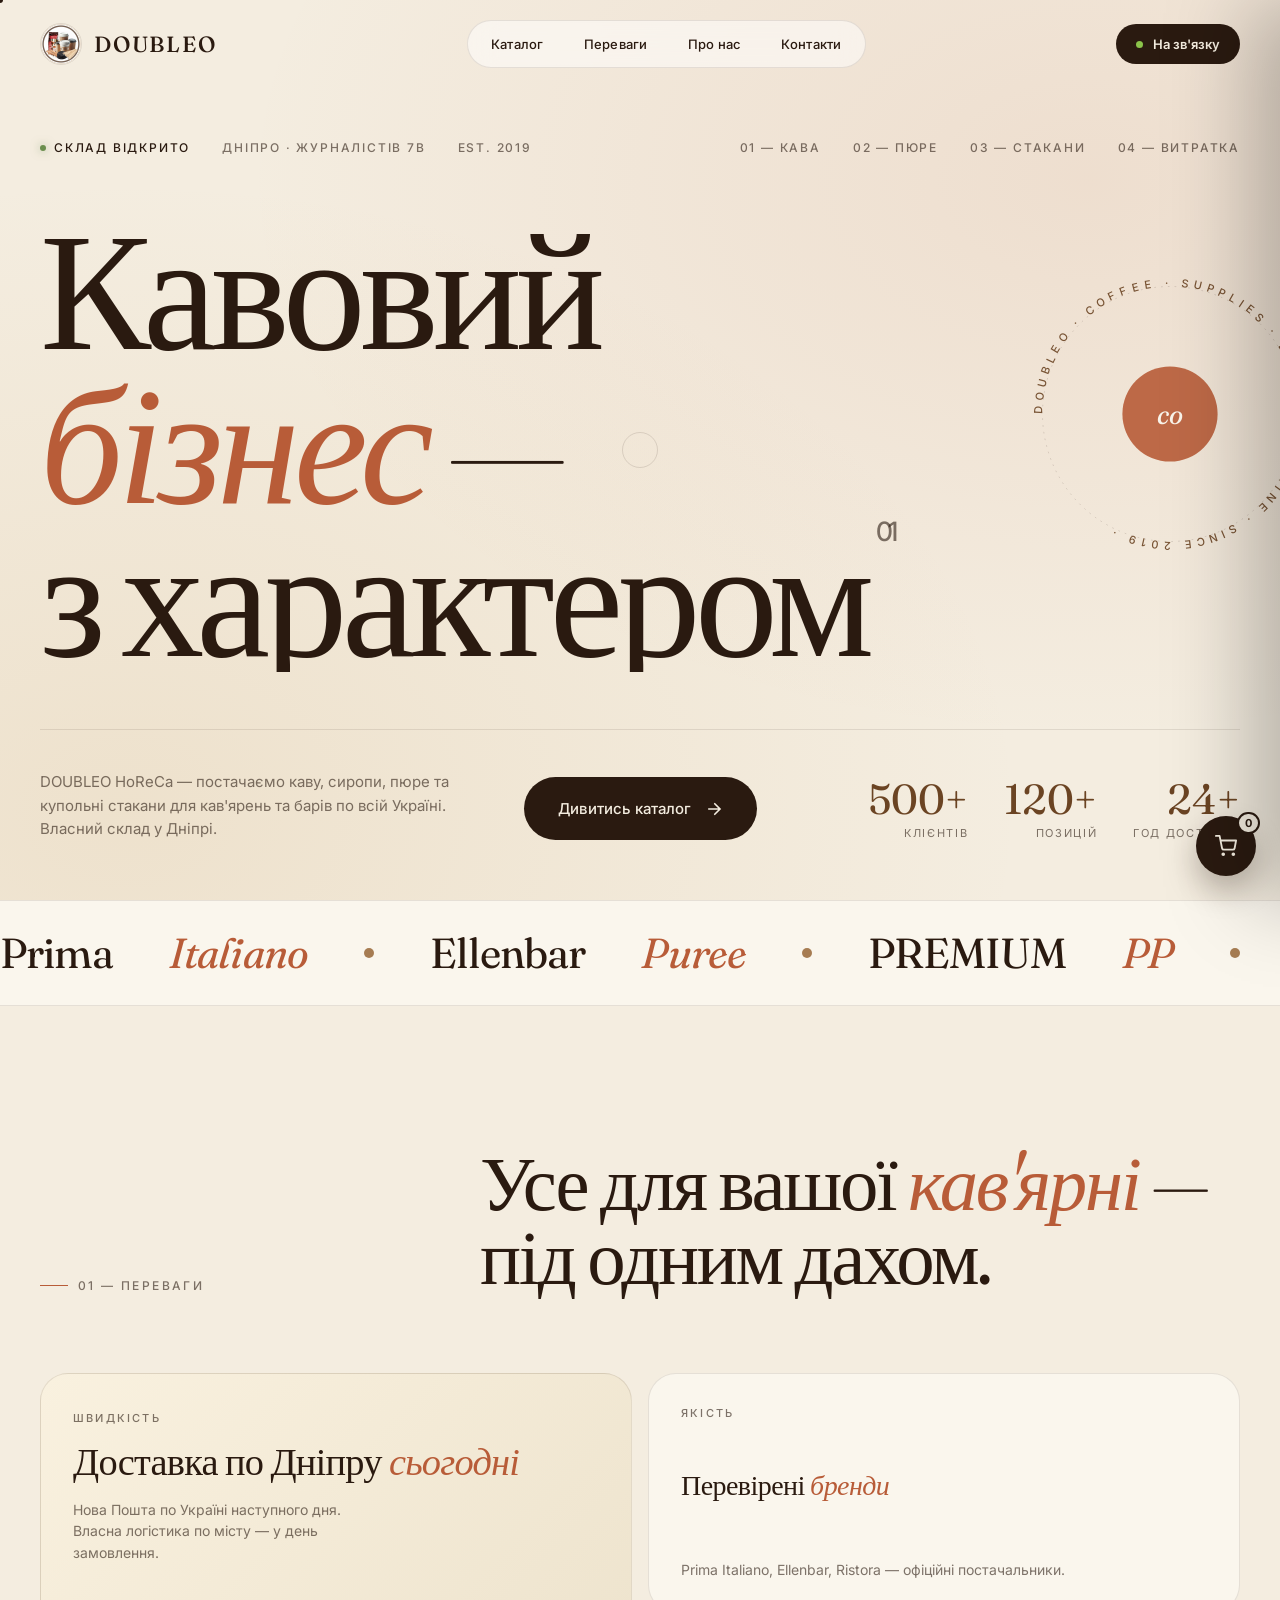
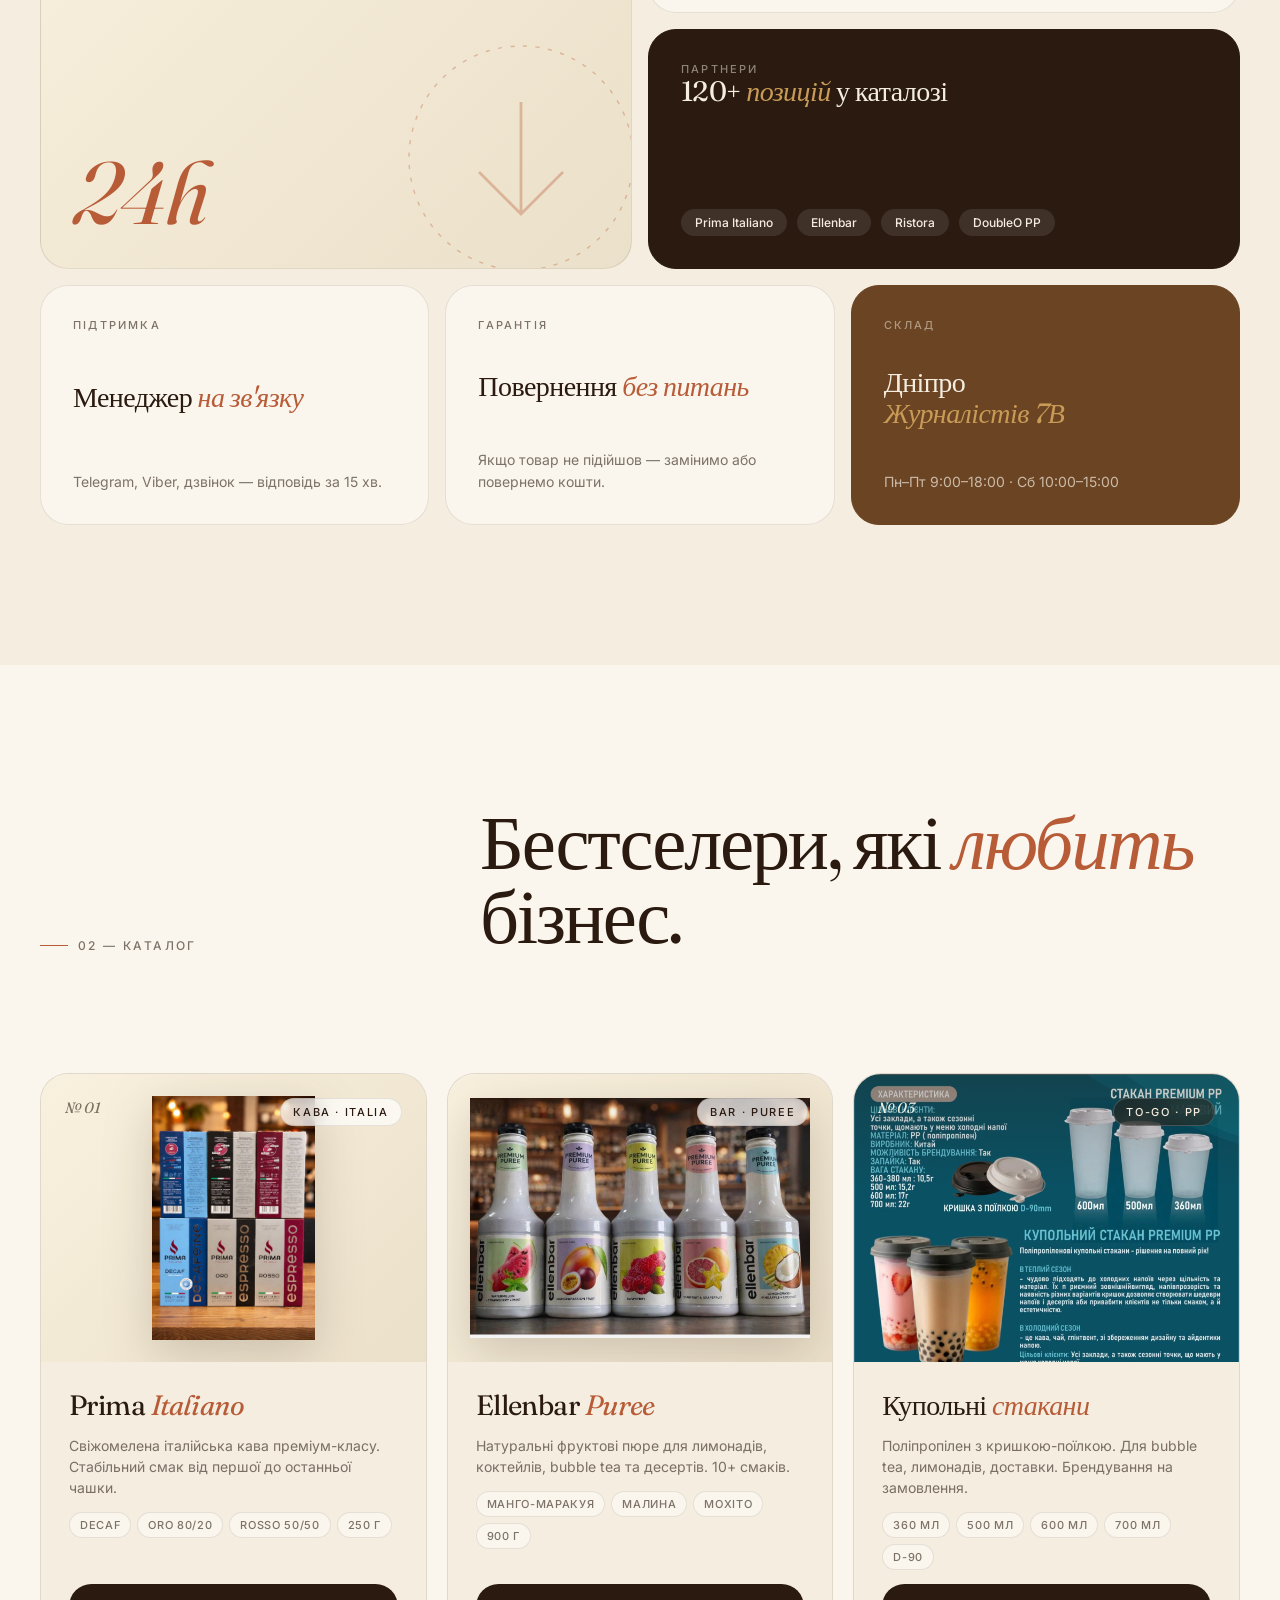
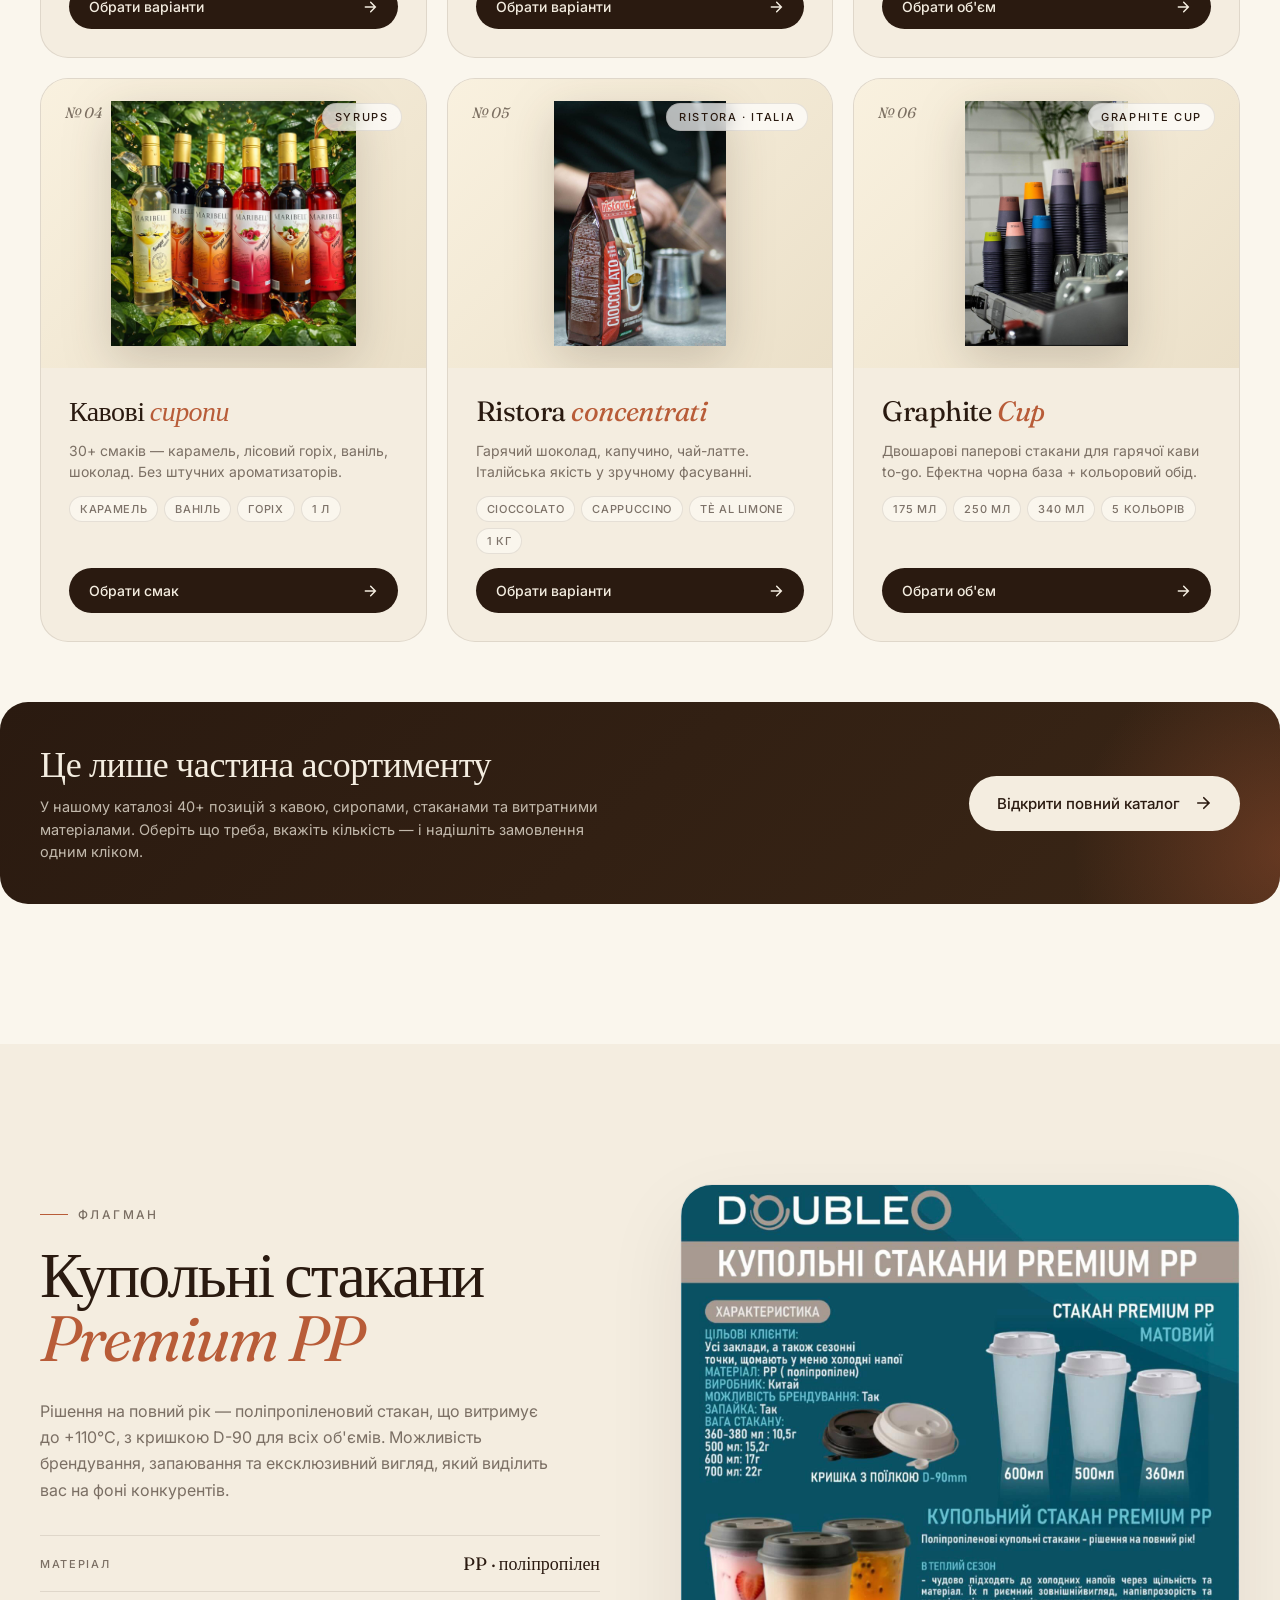
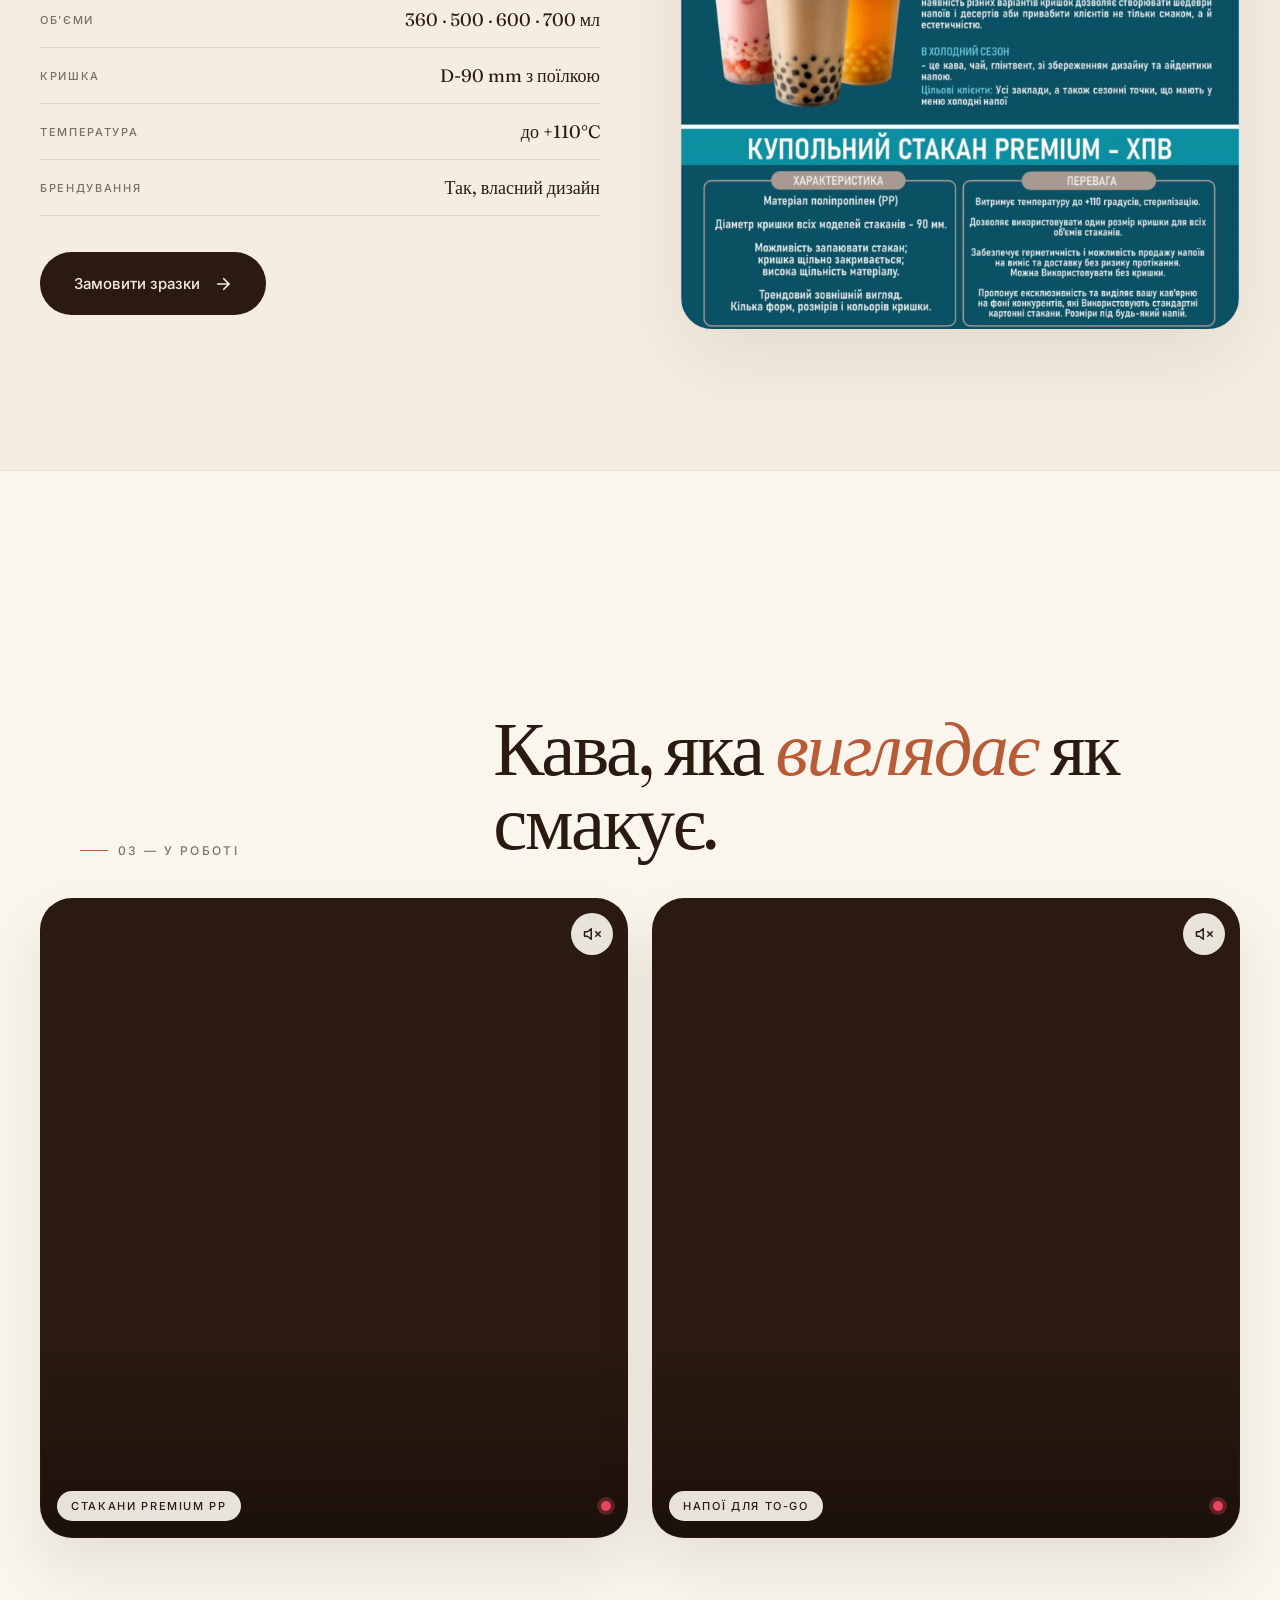
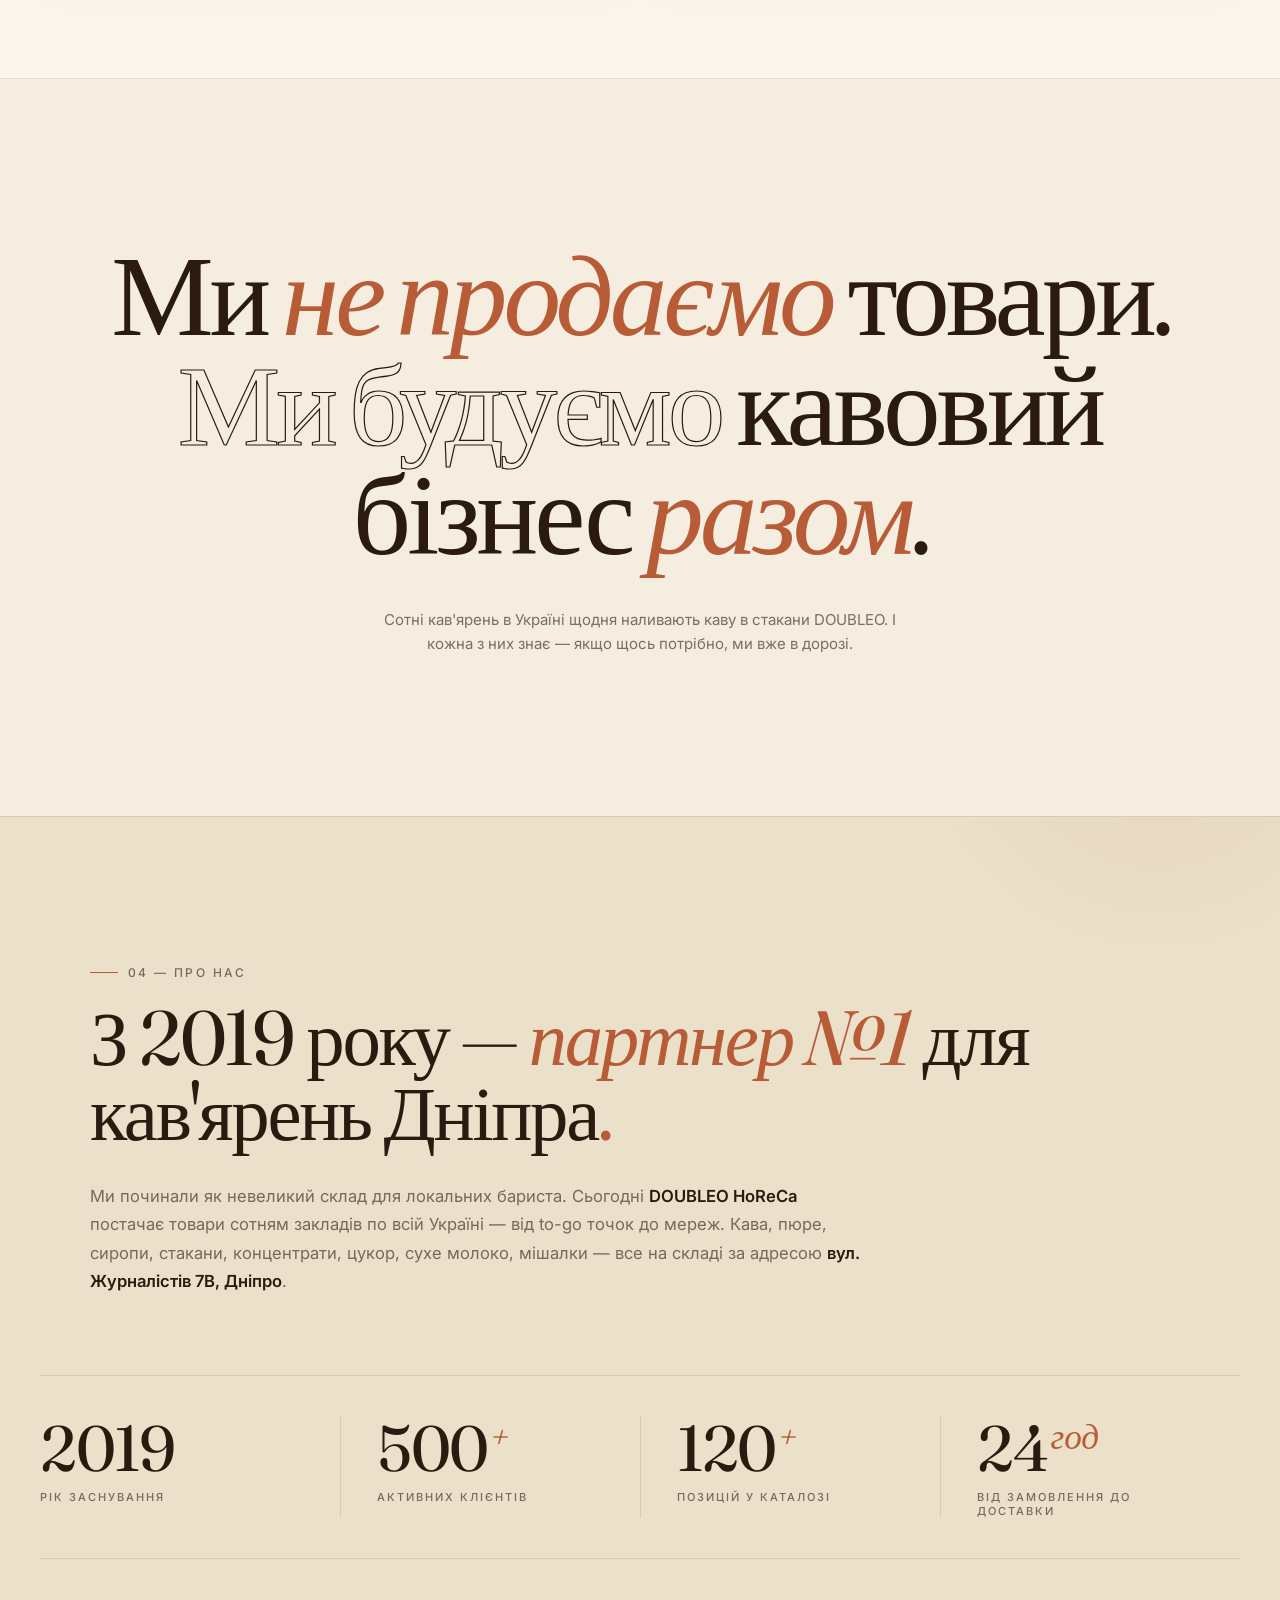
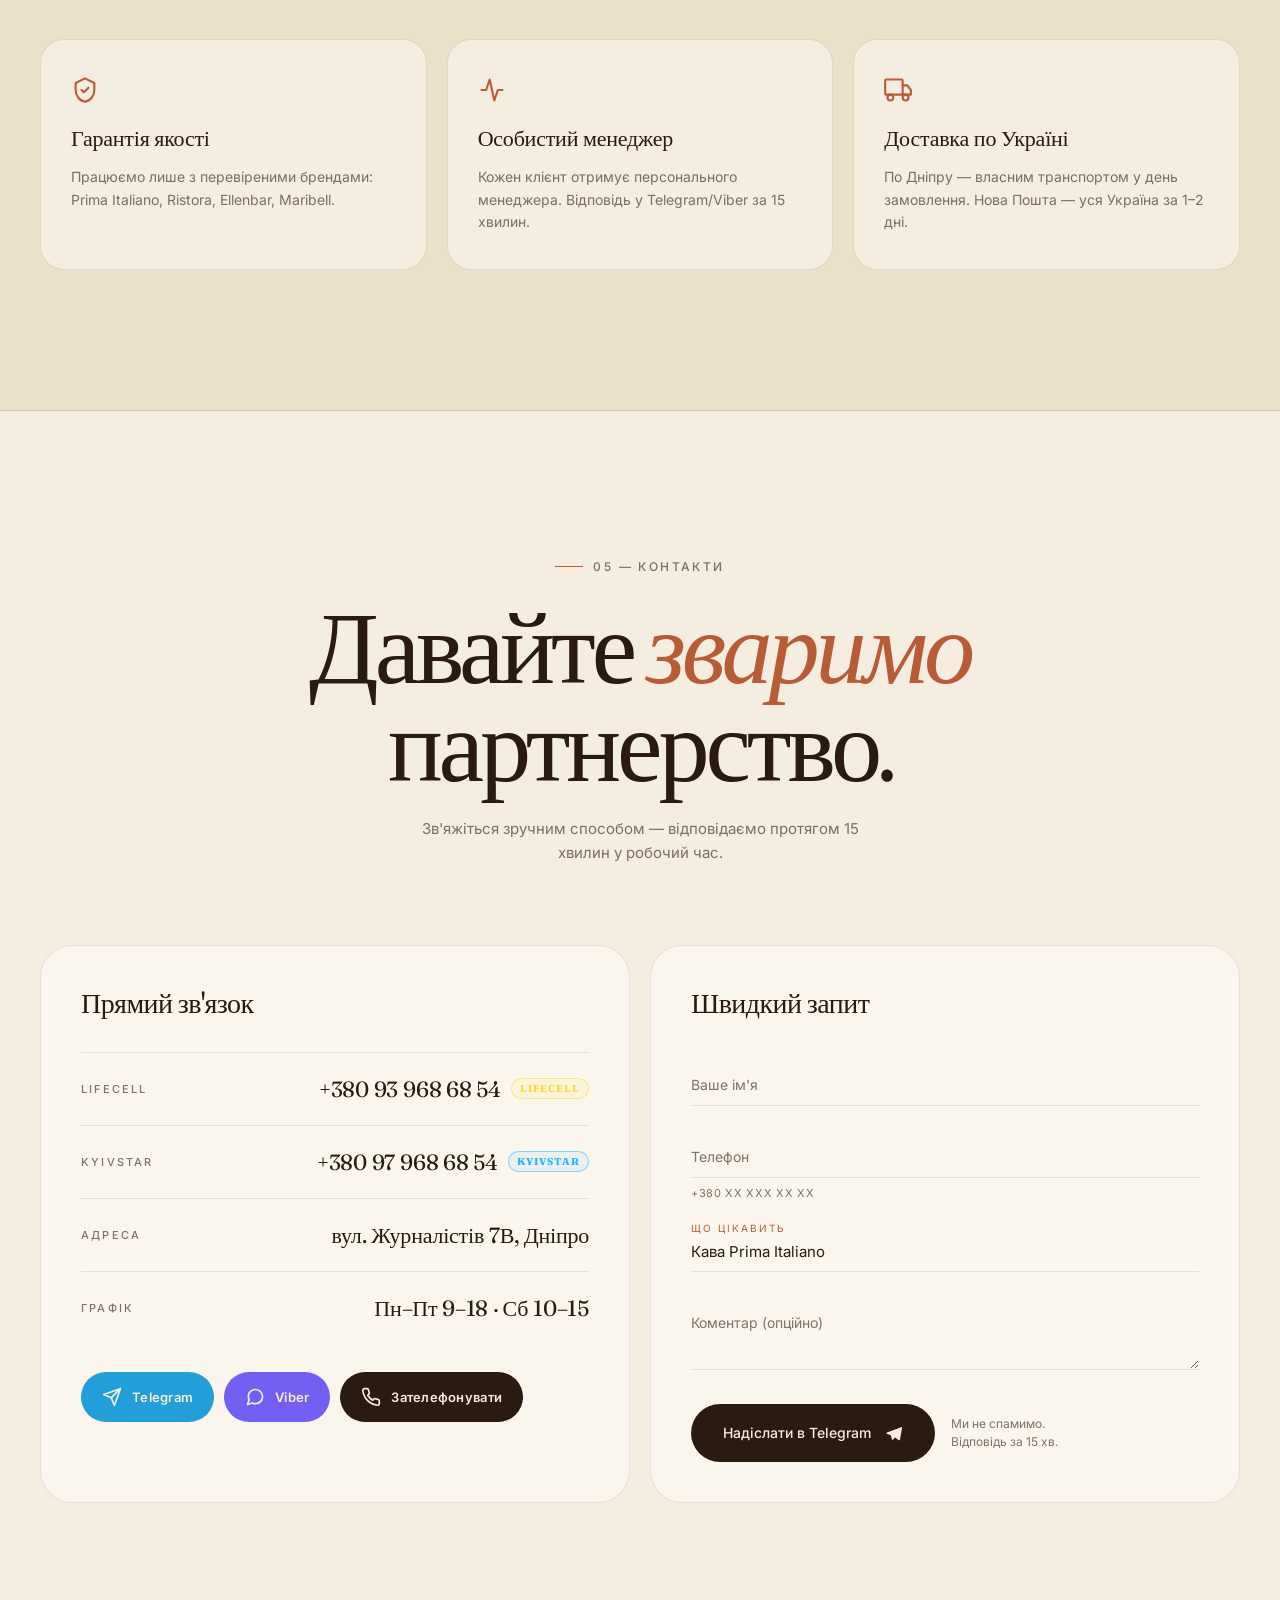
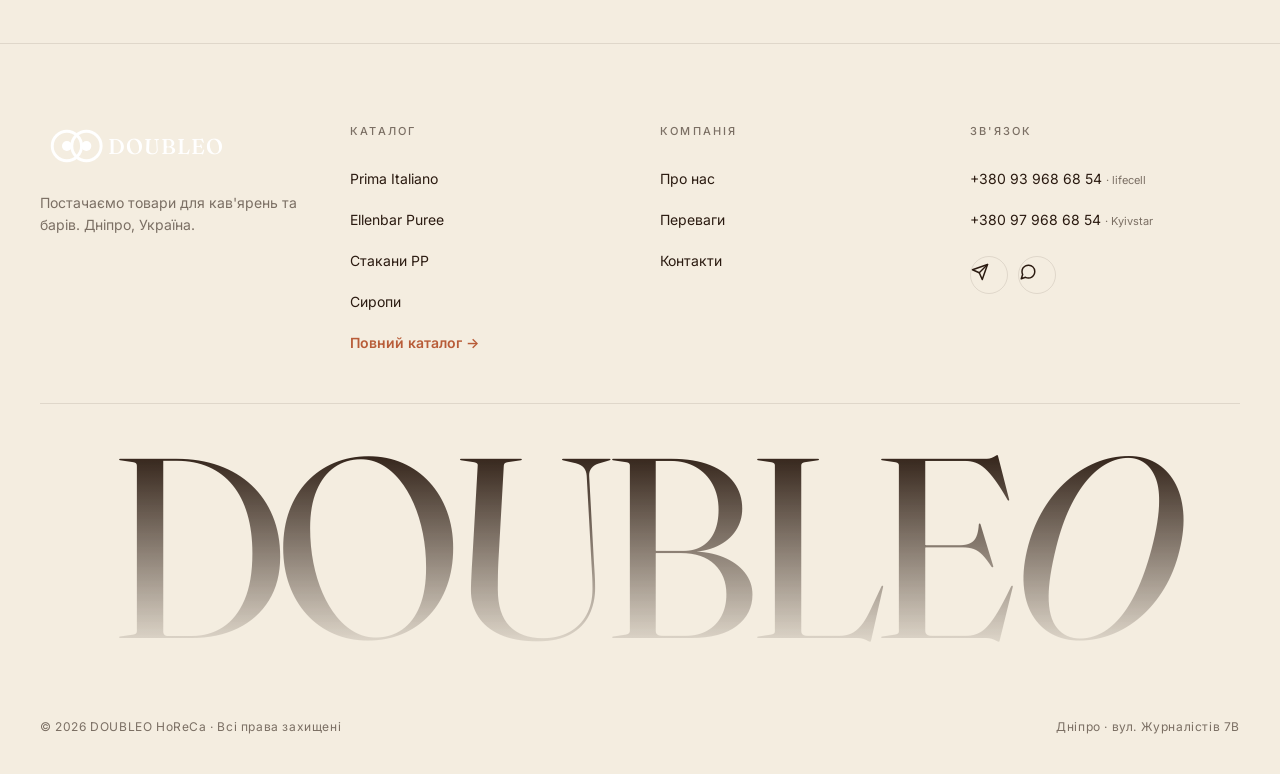
==== index.html @ 18484f48 "DOUBLEO HoReCa: full site + catalog + cart + Vercel API for Telegram checkout" ====
<!doctype html>
<html lang="uk">
<head>
<meta charset="utf-8"/>
<meta name="viewport" content="width=device-width,initial-scale=1,viewport-fit=cover"/>
<meta name="theme-color" content="#f4ede0"/>
<title>DOUBLEO — Все для вашої кав'ярні · Дніпро</title>
<meta name="description" content="DOUBLEO HoReCa — постачальник товарів для кав'ярень та кавового бізнесу у Дніпрі. Кава Prima Italiano, пюре Ellenbar, купольні стакани PREMIUM PP, сиропи, концентрати."/>
<link rel="icon" type="image/jpeg" href="assets/brand-circle.jpg"/>
<link rel="apple-touch-icon" href="assets/brand-circle.jpg"/>
<link rel="preconnect" href="https://fonts.googleapis.com"/>
<link rel="preconnect" href="https://fonts.gstatic.com" crossorigin/>
<link href="https://fonts.googleapis.com/css2?family=Fraunces:ital,opsz,wght@0,9..144,400;0,9..144,500;1,9..144,400&family=Inter:wght@400;500;600;700&display=swap" rel="stylesheet"/>
<link rel="stylesheet" href="styles.css"/>
</head>
<body>

<div class="cursor-ring" id="cursorRing"></div>
<div class="cursor" id="cursor"></div>

<!-- NAV -->
<nav class="nav" id="nav">
  <a href="#top" class="brand" aria-label="DOUBLEO">
    <img src="assets/brand-circle.jpg" alt="" class="brand-mark"/>
    <span class="brand-name">DOUBLEO</span>
  </a>
  <div class="menu">
    <a href="catalog.html">Каталог</a>
    <a href="#bento">Переваги</a>
    <a href="#story">Про нас</a>
    <a href="#contact">Контакти</a>
  </div>
  <a href="#contact" class="cta"><span class="dot"></span>На зв'язку</a>
  <button class="burger" id="burger" aria-label="menu">
    <svg width="26" height="26" viewBox="0 0 24 24" fill="none" stroke="currentColor" stroke-width="2.2"><line x1="3" y1="7" x2="21" y2="7"/><line x1="3" y1="17" x2="21" y2="17"/></svg>
  </button>
</nav>

<!-- HERO -->
<header class="hero" id="top">
  <div class="hero-top">
    <div class="hero-meta">
      <span class="live">Склад відкрито</span>
      <span>Дніпро · Журналістів 7В</span>
      <span>Est. 2019</span>
    </div>
    <div class="hero-meta">
      <span>01 — Кава</span>
      <span>02 — Пюре</span>
      <span>03 — Стакани</span>
      <span>04 — Витратка</span>
    </div>
  </div>

  <h1 class="hero-title">
    <span class="line"><span class="word">Кавовий</span></span>
    <span class="line"><span class="word"><em>бізнес</em> — </span></span>
    <span class="line"><span class="word">з характером<sup>01</sup></span></span>
  </h1>

  <div class="hero-bot">
    <p>DOUBLEO HoReCa — постачаємо каву, сиропи, пюре та купольні стакани для кав'ярень та барів по всій Україні. Власний склад у Дніпрі.</p>

    <a href="#products" class="magnet" data-cursor="lg">
      Дивитись каталог
      <svg width="18" height="18" viewBox="0 0 24 24" fill="none" stroke="currentColor" stroke-width="2.2" stroke-linecap="round"><path d="M5 12h14M13 5l7 7-7 7"/></svg>
    </a>

    <div class="hero-stats">
      <div class="s"><span data-count="500">0</span><small>клієнтів</small></div>
      <div class="s"><span data-count="120">0</span><small>позицій</small></div>
      <div class="s"><span data-count="24">0</span><small>год доставка</small></div>
    </div>
  </div>

  <div class="orbit" aria-hidden="true">
    <svg viewBox="0 0 400 400">
      <defs>
        <path id="circlePath" d="M 200,200 m -150,0 a 150,150 0 1,1 300,0 a 150,150 0 1,1 -300,0"/>
      </defs>
      <g class="rotating">
        <circle cx="200" cy="200" r="150" fill="none" stroke="rgba(42,26,16,.18)" stroke-dasharray="2 6"/>
        <text font-family="Inter,sans-serif" font-size="13" fill="#6b4423" letter-spacing="6" font-weight="500">
          <textPath href="#circlePath">DOUBLEO · COFFEE · SUPPLIES · DNIPRO · UKRAINE · SINCE 2019 · </textPath>
        </text>
      </g>
      <circle cx="200" cy="200" r="56" fill="#b85c38"/>
      <text x="200" y="212" text-anchor="middle" font-family="Fraunces,serif" font-style="italic" font-size="32" fill="#faf6ed">co</text>
    </svg>
  </div>
</header>

<!-- MARQUEE -->
<div class="marquee" aria-hidden="true">
  <div class="marquee-track">
    <span>Prima <em>Italiano</em></span><span>Ellenbar <em>Puree</em></span><span>PREMIUM <em>PP</em></span><span>Ristora</span><span><em>Сиропи</em></span><span>Концентрати</span><span>To-go</span>
    <span>Prima <em>Italiano</em></span><span>Ellenbar <em>Puree</em></span><span>PREMIUM <em>PP</em></span><span>Ristora</span><span><em>Сиропи</em></span><span>Концентрати</span><span>To-go</span>
  </div>
</div>

<!-- BENTO -->
<section class="section bento" id="bento">
  <div class="section-head">
    <div class="reveal">
      <div class="eyebrow">01 — Переваги</div>
    </div>
    <h2 class="reveal d1">Усе для вашої <em>кав'ярні</em> — під одним дахом.</h2>
  </div>

  <div class="bento-grid">
    <div class="bt delivery reveal">
      <div>
        <span class="tag">Швидкість</span>
        <h3 style="margin-top:14px; font-size:clamp(28px, 3vw, 40px)">Доставка по Дніпру <em style="color:var(--accent); font-style:italic">сьогодні</em></h3>
        <p style="max-width:320px; margin-top:16px">Нова Пошта по Україні наступного дня. Власна логістика по місту — у день замовлення.</p>
      </div>
      <div style="display:flex; align-items:end; justify-content:space-between">
        <span class="num">24h</span>
        <svg class="arrow" viewBox="0 0 200 200" fill="none" stroke="currentColor" stroke-width="1"><circle cx="100" cy="100" r="80" stroke-dasharray="3 6"/><path d="M100 60 L100 140 M70 110 L100 140 L130 110" stroke-width="2"/></svg>
      </div>
    </div>

    <div class="bt quality reveal d1">
      <span class="tag">Якість</span>
      <h3>Перевірені <em style="color:var(--accent); font-style:italic">бренди</em></h3>
      <p>Prima Italiano, Ellenbar, Ristora — офіційні постачальники.</p>
    </div>

    <div class="bt brands reveal d2">
      <span class="tag">Партнери</span>
      <h3>120+ <em>позицій</em> у каталозі</h3>
      <div class="logos">
        <span>Prima Italiano</span><span>Ellenbar</span><span>Ristora</span><span>DoubleO PP</span>
      </div>
    </div>

    <div class="bt support reveal d1">
      <span class="tag">Підтримка</span>
      <h3>Менеджер <em style="color:var(--accent); font-style:italic">на зв'язку</em></h3>
      <p>Telegram, Viber, дзвінок — відповідь за 15 хв.</p>
    </div>

    <div class="bt warranty reveal d2">
      <span class="tag">Гарантія</span>
      <h3>Повернення <em style="color:var(--accent); font-style:italic">без питань</em></h3>
      <p>Якщо товар не підійшов — замінимо або повернемо кошти.</p>
    </div>

    <div class="bt location reveal d3">
      <span class="tag">Склад</span>
      <h3>Дніпро<br/><em>Журналістів 7В</em></h3>
      <p>Пн–Пт 9:00–18:00 · Сб 10:00–15:00</p>
    </div>
  </div>
</section>

<!-- PRODUCTS -->
<section class="products" id="products">
  <div class="section section-head" style="padding-bottom:40px">
    <div class="reveal">
      <div class="eyebrow">02 — Каталог</div>
    </div>
    <h2 class="reveal d1">Бестселери, які <em>любить</em> бізнес.</h2>
  </div>

  <div class="products-grid">

    <article class="product" data-cat="coffee" data-photo="assets/product-01.jpg" data-title="Prima Italiano" data-desc="Свіжомелена італійська кава преміум-класу. Три купажі на вибір: Decaf (100% безкофеїнова), Oro (80/20 Arabica/Robusta) та Rosso (50/50) — кожна зі своїм профілем смаку. Стабільність від першої до останньої чашки." data-meta="Decaf 100% Arabica | Oro 80/20 | Rosso 50/50 | Фасування: 250г вакуум">
      <div class="product-visual has-photo">
        <img class="ill" src="assets/product-01.jpg" alt="Кава Prima Italiano — Decaf, Oro, Rosso" loading="lazy"/>
        <span class="product-idx">№ 01</span>
        <span class="product-tag">Кава · Italia</span>
      </div>
      <div class="product-body">
        <h3>Prima <em>Italiano</em></h3>
        <p>Свіжомелена італійська кава преміум-класу. Стабільний смак від першої до останньої чашки.</p>
        <div class="product-meta"><span>Decaf</span><span>Oro 80/20</span><span>Rosso 50/50</span><span>250 г</span></div>
        <a href="catalog.html#coffee" class="product-link" data-cursor="lg">Обрати варіанти<svg width="16" height="16" viewBox="0 0 24 24" fill="none" stroke="currentColor" stroke-width="2.2" stroke-linecap="round"><path d="M5 12h14M13 5l7 7-7 7"/></svg></a>
      </div>
    </article>

    <article class="product" data-cat="puree" data-photo="assets/product-02.jpg" data-title="Ellenbar Premium Puree" data-desc="Натуральні фруктові пюре для лимонадів, коктейлів, bubble tea, смузі та десертів. 10+ смаків у великій фасовка. 100% natural ingredients, без штучних домішок." data-meta="Watermelon · Strawberry · Mint | Mango · Passion Fruit | Raspberry | Starfruit · Grapefruit | Lemongrass · Pineapple · Coconut | Фасовка: 900 г">
      <div class="product-visual has-photo">
        <img class="ill" src="assets/product-02.jpg" alt="Пюре Ellenbar Premium Puree" loading="lazy"/>
        <span class="product-idx">№ 02</span>
        <span class="product-tag">Bar · Puree</span>
      </div>
      <div class="product-body">
        <h3>Ellenbar <em>Puree</em></h3>
        <p>Натуральні фруктові пюре для лимонадів, коктейлів, bubble tea та десертів. 10+ смаків.</p>
        <div class="product-meta"><span>Манго-маракуя</span><span>Малина</span><span>Мохіто</span><span>900 г</span></div>
        <a href="catalog.html#puree" class="product-link" data-cursor="lg">Обрати варіанти<svg width="16" height="16" viewBox="0 0 24 24" fill="none" stroke="currentColor" stroke-width="2.2" stroke-linecap="round"><path d="M5 12h14M13 5l7 7-7 7"/></svg></a>
      </div>
    </article>

    <article class="product" data-cat="cups-pp" data-photo="assets/product-03.jpg" data-title="Купольні стакани Premium PP" data-desc="Поліпропіленові купольні стакани від DoubleO. Рішення на повний рік: влітку ідеальні для холодних напоїв, bubble tea, лимонадів та десертів; взимку — для кави, чаю, глінтвейну. Можливість брендування та запаювання забезпечує герметичність і винОс без ризику протікання." data-meta="Об'єми: 360 мл (10,5г) · 500 мл (15,2г) · 600 мл (17г) · 700 мл (22г) | Кришка D-90mm з поїлкою | Матеріал: PP (поліпропілен) | Температура: до +110°C | Брендування так">
      <div class="product-visual has-photo is-cover">
        <img class="ill" src="assets/product-03.jpg" alt="Купольні стакани DoubleO Premium PP" loading="lazy" style="object-position:center 30%"/>
        <span class="product-idx">№ 03</span>
        <span class="product-tag">To-go · PP</span>
      </div>
      <div class="product-body">
        <h3>Купольні <em>стакани</em></h3>
        <p>Поліпропілен з кришкою-поїлкою. Для bubble tea, лимонадів, доставки. Брендування на замовлення.</p>
        <div class="product-meta"><span>360 мл</span><span>500 мл</span><span>600 мл</span><span>700 мл</span><span>D-90</span></div>
        <a href="catalog.html#cups-pp" class="product-link" data-cursor="lg">Обрати об'єм<svg width="16" height="16" viewBox="0 0 24 24" fill="none" stroke="currentColor" stroke-width="2.2" stroke-linecap="round"><path d="M5 12h14M13 5l7 7-7 7"/></svg></a>
      </div>
    </article>

    <article class="product" data-cat="syrups" data-photo="assets/product-04.jpg" data-title="Кавові сиропи Maribell" data-desc="30+ смаків турецьких сиропів Maribell Syrup. Карамель, ваніль, лісовий горіх, малина, полуниця. Доступні версії Sugar Free — без цукру, замінник стевіа/сукралоза." data-meta="Caramel · Vanilla · Hazelnut · Raspberry · Strawberry | Версія: Classic / Sugar Free | Об'єм: 700 мл / 0.9 кг | Витрата: ~20 мл на напій">
      <div class="product-visual has-photo">
        <img class="ill" src="assets/product-04.jpg" alt="Кавові сиропи Maribell" loading="lazy"/>
        <span class="product-idx">№ 04</span>
        <span class="product-tag">Syrups</span>
      </div>
      <div class="product-body">
        <h3>Кавові <em>сиропи</em></h3>
        <p>30+ смаків — карамель, лісовий горіх, ваніль, шоколад. Без штучних ароматизаторів.</p>
        <div class="product-meta"><span>Карамель</span><span>Ваніль</span><span>Горіх</span><span>1 л</span></div>
        <a href="catalog.html#syrups" class="product-link" data-cursor="lg">Обрати смак<svg width="16" height="16" viewBox="0 0 24 24" fill="none" stroke="currentColor" stroke-width="2.2" stroke-linecap="round"><path d="M5 12h14M13 5l7 7-7 7"/></svg></a>
      </div>
    </article>

    <article class="product" data-cat="concentrates" data-photo="assets/product-05.jpg" data-title="Ristora Cioccolato" data-desc="Італійський концентрат для вендингових машин та класичного бару. Cioccolato, Cappuccino, Tè al Limone — бренд, якому довіряють тисячі закладів в Європі. Ідеально для гарячого шоколаду, латте та десертів." data-meta="Cioccolato (гарячий шоколад) | Cappuccino | Tè al Limone | Фасовка: 1 кг | Країна: Італія">
      <div class="product-visual has-photo">
        <img class="ill" src="assets/product-05.jpg" alt="Ristora Cioccolato" loading="lazy"/>
        <span class="product-idx">№ 05</span>
        <span class="product-tag">Ristora · Italia</span>
      </div>
      <div class="product-body">
        <h3>Ristora <em>concentrati</em></h3>
        <p>Гарячий шоколад, капучино, чай-латте. Італійська якість у зручному фасуванні.</p>
        <div class="product-meta"><span>Cioccolato</span><span>Cappuccino</span><span>Tè al Limone</span><span>1 кг</span></div>
        <a href="catalog.html#concentrates" class="product-link" data-cursor="lg">Обрати варіанти<svg width="16" height="16" viewBox="0 0 24 24" fill="none" stroke="currentColor" stroke-width="2.2" stroke-linecap="round"><path d="M5 12h14M13 5l7 7-7 7"/></svg></a>
      </div>
    </article>

    <article class="product" data-cat="cups-paper" data-photo="assets/product-06.jpg" data-title="Паперові стакани Graphite Cup" data-desc="Двошарові паперові стакани Graphite Cup у вишуканому чорно-графітовому дизайні з акцентними кольорами (помаранчевий, бордо, голубий, рожевий, салатовий). Ідеальні для кави to-go — тримають тепло, не обпікають руки." data-meta="Об'єми: 175 мл · 250 мл · 340 мл | Кольори: салатовий, помаранчевий, бордо, рожевий, голубий | Кришка: пластикова чорна або біла | 2-шарові, папір + PE">
      <div class="product-visual has-photo">
        <img class="ill" src="assets/product-06.jpg" alt="Паперові стакани Graphite Cup" loading="lazy"/>
        <span class="product-idx">№ 06</span>
        <span class="product-tag">Graphite Cup</span>
      </div>
      <div class="product-body">
        <h3>Graphite <em>Cup</em></h3>
        <p>Двошарові паперові стакани для гарячої кави to-go. Ефектна чорна база + кольоровий обід.</p>
        <div class="product-meta"><span>175 мл</span><span>250 мл</span><span>340 мл</span><span>5 кольорів</span></div>
        <a href="catalog.html#cups-paper" class="product-link" data-cursor="lg">Обрати об'єм<svg width="16" height="16" viewBox="0 0 24 24" fill="none" stroke="currentColor" stroke-width="2.2" stroke-linecap="round"><path d="M5 12h14M13 5l7 7-7 7"/></svg></a>
      </div>
    </article>

  </div>

  <div class="products-footer reveal">
    <div class="pf-text">
      <h3>Це лише частина асортименту</h3>
      <p>У нашому каталозі 40+ позицій з кавою, сиропами, стаканами та витратними матеріалами. Оберіть що треба, вкажіть кількість — і надішліть замовлення одним кліком.</p>
    </div>
    <a href="catalog.html" class="magnet pf-cta" data-cursor="lg">
      Відкрити повний каталог
      <svg width="18" height="18" viewBox="0 0 24 24" fill="none" stroke="currentColor" stroke-width="2.2" stroke-linecap="round"><path d="M5 12h14M13 5l7 7-7 7"/></svg>
    </a>
  </div>
</section>

<!-- PREMIUM PP SHOWCASE -->
<section class="showcase" id="showcase">
  <div class="showcase-wrap">
    <div class="showcase-text reveal">
      <div class="eyebrow">Флагман</div>
      <h2>Купольні стакани <em>Premium PP</em></h2>
      <p>Рішення на повний рік — поліпропіленовий стакан, що витримує до +110°C, з кришкою D-90 для всіх об'ємів. Можливість брендування, запаювання та ексклюзивний вигляд, який виділить вас на фоні конкурентів.</p>
      <ul class="spec-list">
        <li><span class="k">Матеріал</span><span class="v">PP · поліпропілен</span></li>
        <li><span class="k">Об'єми</span><span class="v">360 · 500 · 600 · 700 мл</span></li>
        <li><span class="k">Кришка</span><span class="v">D-90 mm з поїлкою</span></li>
        <li><span class="k">Температура</span><span class="v">до +110°C</span></li>
        <li><span class="k">Брендування</span><span class="v">Так, власний дизайн</span></li>
      </ul>
      <a href="#contact" class="magnet" data-cursor="lg">Замовити зразки <svg width="18" height="18" viewBox="0 0 24 24" fill="none" stroke="currentColor" stroke-width="2.2" stroke-linecap="round"><path d="M5 12h14M13 5l7 7-7 7"/></svg></a>
    </div>
    <div class="showcase-visual reveal d1">
      <img src="assets/premium-pp.jpg" alt="Купольні стакани Premium PP" loading="lazy"/>
    </div>
  </div>
</section>

<!-- IN ACTION / VIDEOS -->
<section class="reels" id="reels">
  <div class="section section-head" style="padding-bottom:40px">
    <div class="reveal">
      <div class="eyebrow">03 — У роботі</div>
    </div>
    <h2 class="reveal d1">Кава, яка <em>виглядає</em> як смакує.</h2>
  </div>
  <div class="reels-grid">
    <div class="reel reveal">
      <video src="assets/reel-1.mp4" autoplay muted loop playsinline preload="metadata"></video>
      <button class="reel-sound" aria-label="Увімкнути звук" data-muted="true">
        <svg class="ico-mute" width="18" height="18" viewBox="0 0 24 24" fill="none" stroke="currentColor" stroke-width="2" stroke-linecap="round" stroke-linejoin="round"><path d="M11 5 6 9H2v6h4l5 4z"/><line x1="23" y1="9" x2="17" y2="15"/><line x1="17" y1="9" x2="23" y2="15"/></svg>
        <svg class="ico-vol" width="18" height="18" viewBox="0 0 24 24" fill="none" stroke="currentColor" stroke-width="2" stroke-linecap="round" stroke-linejoin="round"><path d="M11 5 6 9H2v6h4l5 4z"/><path d="M15.54 8.46a5 5 0 0 1 0 7.07"/><path d="M19.07 4.93a10 10 0 0 1 0 14.14"/></svg>
      </button>
      <div class="reel-caption"><span class="tag">Стакани Premium PP</span><span class="dot"></span></div>
    </div>
    <div class="reel reveal d1">
      <video src="assets/reel-2.mp4" autoplay muted loop playsinline preload="metadata"></video>
      <button class="reel-sound" aria-label="Увімкнути звук" data-muted="true">
        <svg class="ico-mute" width="18" height="18" viewBox="0 0 24 24" fill="none" stroke="currentColor" stroke-width="2" stroke-linecap="round" stroke-linejoin="round"><path d="M11 5 6 9H2v6h4l5 4z"/><line x1="23" y1="9" x2="17" y2="15"/><line x1="17" y1="9" x2="23" y2="15"/></svg>
        <svg class="ico-vol" width="18" height="18" viewBox="0 0 24 24" fill="none" stroke="currentColor" stroke-width="2" stroke-linecap="round" stroke-linejoin="round"><path d="M11 5 6 9H2v6h4l5 4z"/><path d="M15.54 8.46a5 5 0 0 1 0 7.07"/><path d="M19.07 4.93a10 10 0 0 1 0 14.14"/></svg>
      </button>
      <div class="reel-caption"><span class="tag">Напої для to-go</span><span class="dot"></span></div>
    </div>
  </div>
</section>

<!-- BIG TYPE -->
<section class="bigtype">
  <h2 class="reveal">
    Ми <em>не продаємо</em> товари.<br/>
    <span class="outline">Ми будуємо</span> кавовий бізнес <em>разом</em>.
  </h2>
  <p class="caption reveal d1">Сотні кав'ярень в Україні щодня наливають каву в стакани DOUBLEO. І кожна з них знає — якщо щось потрібно, ми вже в дорозі.</p>
</section>

<!-- STORY -->
<section class="story" id="story">
  <div class="story-top reveal">
    <div class="eyebrow" style="margin-bottom:20px">04 — Про нас</div>
    <h2>З 2019 року — <em>партнер №1</em> для кав'ярень Дніпра<span class="accent-dot">.</span></h2>
    <p class="story-lead">Ми починали як невеликий склад для локальних бариста. Сьогодні <strong>DOUBLEO HoReCa</strong> постачає товари сотням закладів по всій Україні — від to-go точок до мереж. Кава, пюре, сиропи, стакани, концентрати, цукор, сухе молоко, мішалки — все на складі за адресою <strong>вул. Журналістів 7В, Дніпро</strong>.</p>
  </div>

  <div class="story-stats reveal d1">
    <div class="stat"><span class="stat-num">2019</span><span class="stat-label">Рік заснування</span></div>
    <div class="stat"><span class="stat-num">500<em>+</em></span><span class="stat-label">Активних клієнтів</span></div>
    <div class="stat"><span class="stat-num">120<em>+</em></span><span class="stat-label">Позицій у каталозі</span></div>
    <div class="stat"><span class="stat-num">24<em>год</em></span><span class="stat-label">Від замовлення до доставки</span></div>
  </div>

  <div class="story-values reveal d2">
    <div class="value">
      <svg viewBox="0 0 24 24" width="28" height="28" fill="none" stroke="currentColor" stroke-width="1.8" stroke-linecap="round" stroke-linejoin="round"><path d="M12 2 4 6v6c0 5 3.4 9.4 8 10 4.6-.6 8-5 8-10V6l-8-4Z"/><path d="m9 12 2 2 4-4"/></svg>
      <h4>Гарантія якості</h4>
      <p>Працюємо лише з перевіреними брендами: Prima Italiano, Ristora, Ellenbar, Maribell.</p>
    </div>
    <div class="value">
      <svg viewBox="0 0 24 24" width="28" height="28" fill="none" stroke="currentColor" stroke-width="1.8" stroke-linecap="round" stroke-linejoin="round"><path d="M3 12h4l3-9 4 18 3-9h4"/></svg>
      <h4>Особистий менеджер</h4>
      <p>Кожен клієнт отримує персонального менеджера. Відповідь у Telegram/Viber за 15 хвилин.</p>
    </div>
    <div class="value">
      <svg viewBox="0 0 24 24" width="28" height="28" fill="none" stroke="currentColor" stroke-width="1.8" stroke-linecap="round" stroke-linejoin="round"><rect x="1" y="3" width="15" height="13" rx="1"/><path d="m16 8 4 0 3 4v4h-7"/><circle cx="5.5" cy="18.5" r="2.5"/><circle cx="18.5" cy="18.5" r="2.5"/></svg>
      <h4>Доставка по Україні</h4>
      <p>По Дніпру — власним транспортом у день замовлення. Нова Пошта — уся Україна за 1–2 дні.</p>
    </div>
  </div>
</section>

<!-- CONTACT -->
<section class="contact" id="contact">
  <div class="contact-head reveal">
    <div class="eyebrow" style="justify-content:center; display:inline-flex">05 — Контакти</div>
    <h2 style="margin-top:24px">Давайте <em>зваримо</em><br/>партнерство.</h2>
    <p>Зв'яжіться зручним способом — відповідаємо протягом 15 хвилин у робочий час.</p>
  </div>

  <div class="contact-grid">
    <div class="contact-card reveal">
      <h3>Прямий зв'язок</h3>
      <div class="c-row">
        <span class="k">Lifecell</span>
        <a href="tel:+380939686854" class="v phone-a" data-cursor="lg">
          <span>+380 93 968 68 54</span>
          <em class="op-badge op-life">lifecell</em>
        </a>
      </div>
      <div class="c-row">
        <span class="k">Kyivstar</span>
        <a href="tel:+380979686854" class="v phone-a" data-cursor="lg">
          <span>+380 97 968 68 54</span>
          <em class="op-badge op-ks">Kyivstar</em>
        </a>
      </div>
      <div class="c-row">
        <span class="k">Адреса</span>
        <span class="v">вул. Журналістів 7В, Дніпро</span>
      </div>
      <div class="c-row">
        <span class="k">Графік</span>
        <span class="v">Пн–Пт 9–18 · Сб 10–15</span>
      </div>

      <div class="socials">
        <a href="https://t.me/doubleo_horeca" target="_blank" rel="noopener" class="soc tg" aria-label="Telegram" data-cursor="lg">
          <svg viewBox="0 0 24 24" width="20" height="20" fill="none" stroke="currentColor" stroke-width="2" stroke-linecap="round" stroke-linejoin="round"><path d="M22 2 11 13"/><path d="m22 2-7 20-4-9-9-4 20-7Z"/></svg>
          <span>Telegram</span>
        </a>
        <a href="viber://chat?number=%2B380939686854" target="_blank" rel="noopener" class="soc vb" aria-label="Viber" data-cursor="lg">
          <svg viewBox="0 0 24 24" width="20" height="20" fill="none" stroke="currentColor" stroke-width="2" stroke-linecap="round" stroke-linejoin="round"><path d="M21 11.5a8.38 8.38 0 0 1-.9 3.8 8.5 8.5 0 0 1-7.6 4.7 8.38 8.38 0 0 1-3.8-.9L3 21l1.9-5.7a8.38 8.38 0 0 1-.9-3.8 8.5 8.5 0 0 1 4.7-7.6 8.38 8.38 0 0 1 3.8-.9h.5a8.48 8.48 0 0 1 8 8v.5z"/></svg>
          <span>Viber</span>
        </a>
        <button type="button" class="soc ph" aria-label="Phone" data-cursor="lg" data-phone-picker>
          <svg viewBox="0 0 24 24" fill="none" stroke="currentColor" stroke-width="2" stroke-linecap="round" stroke-linejoin="round" width="20" height="20"><path d="M22 16.92v3a2 2 0 0 1-2.18 2 19.79 19.79 0 0 1-8.63-3.07 19.5 19.5 0 0 1-6-6 19.79 19.79 0 0 1-3.07-8.67A2 2 0 0 1 4.11 2h3a2 2 0 0 1 2 1.72 12.84 12.84 0 0 0 .7 2.81 2 2 0 0 1-.45 2.11L8.09 9.91a16 16 0 0 0 6 6l1.27-1.27a2 2 0 0 1 2.11-.45 12.84 12.84 0 0 0 2.81.7A2 2 0 0 1 22 16.92z"/></svg>
          <span>Зателефонувати</span>
        </button>
      </div>
    </div>

    <div class="contact-card reveal d2">
      <h3>Швидкий запит</h3>
      <div class="form-alert" id="formAlert" role="alert" aria-live="polite">
        <svg class="fa-ico" viewBox="0 0 24 24" width="22" height="22" fill="none" stroke="currentColor" stroke-width="2" stroke-linecap="round" stroke-linejoin="round"><circle cx="12" cy="12" r="10"/><line x1="12" y1="8" x2="12" y2="12"/><line x1="12" y1="16" x2="12.01" y2="16"/></svg>
        <div class="fa-body">
          <strong id="faTitle">Заповніть всі поля коректно</strong>
          <span id="faMsg">Перевірте, будь ласка, введені дані.</span>
        </div>
        <button type="button" class="fa-close" aria-label="Закрити">
          <svg width="16" height="16" viewBox="0 0 24 24" fill="none" stroke="currentColor" stroke-width="2.2" stroke-linecap="round"><path d="M18 6 6 18M6 6l12 12"/></svg>
        </button>
      </div>
      <form id="orderForm">
        <input type="text" name="website" tabindex="-1" autocomplete="off" aria-hidden="true" style="position:absolute; left:-9999px; width:1px; height:1px; opacity:0"/>
        <div class="field">
          <input id="f-name" name="name" type="text" required placeholder=" "/>
          <label for="f-name">Ваше ім'я</label>
        </div>
        <div class="field">
          <input id="f-phone" name="phone" type="tel" required placeholder=" " inputmode="tel" autocomplete="tel" maxlength="19"/>
          <label for="f-phone">Телефон</label>
          <small class="field-hint" id="phoneHint">+380 XX XXX XX XX</small>
        </div>
        <div class="field filled">
          <select id="f-type" name="type" required>
            <option>Кава Prima Italiano</option>
            <option>Пюре Ellenbar</option>
            <option>Купольні стакани PP</option>
            <option>Паперові стакани Graphite Cup</option>
            <option>Сиропи Maribell</option>
            <option>Концентрати Ristora</option>
            <option>Комплексне забезпечення</option>
            <option>Інше</option>
          </select>
          <label for="f-type">Що цікавить</label>
        </div>
        <div class="field">
          <textarea id="f-msg" name="msg" placeholder=" "></textarea>
          <label for="f-msg">Коментар (опційно)</label>
        </div>
        <div class="submit-row">
          <button type="submit" class="magnet" data-cursor="lg">
            Надіслати в Telegram
            <svg width="18" height="18" viewBox="0 0 24 24" fill="currentColor"><path d="M21.5 4.2 2.7 11.4c-.9.3-.9 1.6.1 1.9l4.7 1.5 1.8 5.7c.2.7 1.1.9 1.6.3l2.6-2.8 4.8 3.5c.6.5 1.5.1 1.7-.7L22.7 5.4c.2-.9-.6-1.6-1.2-1.2Z"/></svg>
          </button>
          <small>Ми не спамимо.<br/>Відповідь за 15 хв.</small>
        </div>
        <div class="form-toast" id="toast">✓ Запит надіслано. Перевірте Telegram.</div>
      </form>
    </div>
  </div>
</section>

<!-- FOOTER -->
<footer>
  <div class="foot-grid">
    <div>
      <svg viewBox="0 0 420 90" fill="none" style="height:44px; color:#fff">
        <circle cx="55" cy="45" r="30" stroke="currentColor" stroke-width="6"/>
        <circle cx="55" cy="45" r="10" fill="currentColor"/>
        <circle cx="95" cy="45" r="30" stroke="currentColor" stroke-width="6"/>
        <circle cx="95" cy="45" r="10" fill="currentColor"/>
        <text x="140" y="62" font-family="Fraunces, Georgia, serif" font-weight="500" font-size="44" letter-spacing="2" fill="currentColor">DOUBLEO</text>
      </svg>
      <p style="margin-top:20px; color:var(--ink-dim); font-size:14px; line-height:1.6; max-width:300px">Постачаємо товари для кав'ярень та барів. Дніпро, Україна.</p>
    </div>
    <div>
      <h4>Каталог</h4>
      <ul>
        <li><a href="catalog.html#coffee">Prima Italiano</a></li>
        <li><a href="catalog.html#puree">Ellenbar Puree</a></li>
        <li><a href="catalog.html#cups-pp">Стакани PP</a></li>
        <li><a href="catalog.html#syrups">Сиропи</a></li>
        <li><a href="catalog.html" style="color:var(--accent); font-weight:600">Повний каталог →</a></li>
      </ul>
    </div>
    <div>
      <h4>Компанія</h4>
      <ul>
        <li><a href="#story">Про нас</a></li>
        <li><a href="#bento">Переваги</a></li>
        <li><a href="#contact">Контакти</a></li>
      </ul>
    </div>
    <div>
      <h4>Зв'язок</h4>
      <ul>
        <li><a href="tel:+380939686854">+380 93 968 68 54 <em style="color:var(--ink-dim); font-style:normal; font-size:11px">· lifecell</em></a></li>
        <li><a href="tel:+380979686854">+380 97 968 68 54 <em style="color:var(--ink-dim); font-style:normal; font-size:11px">· Kyivstar</em></a></li>
      </ul>
      <div class="foot-socials">
        <a href="https://t.me/doubleo_horeca" target="_blank" rel="noopener" aria-label="Telegram" class="soc-ic">
          <svg viewBox="0 0 24 24" width="18" height="18" fill="none" stroke="currentColor" stroke-width="2" stroke-linecap="round" stroke-linejoin="round"><path d="M22 2 11 13"/><path d="m22 2-7 20-4-9-9-4 20-7Z"/></svg>
        </a>
        <a href="viber://chat?number=%2B380939686854" target="_blank" rel="noopener" aria-label="Viber" class="soc-ic">
          <svg viewBox="0 0 24 24" width="18" height="18" fill="none" stroke="currentColor" stroke-width="2" stroke-linecap="round" stroke-linejoin="round"><path d="M21 11.5a8.38 8.38 0 0 1-.9 3.8 8.5 8.5 0 0 1-7.6 4.7 8.38 8.38 0 0 1-3.8-.9L3 21l1.9-5.7a8.38 8.38 0 0 1-.9-3.8 8.5 8.5 0 0 1 4.7-7.6 8.38 8.38 0 0 1 3.8-.9h.5a8.48 8.48 0 0 1 8 8v.5z"/></svg>
        </a>
      </div>
    </div>
  </div>

  <div class="foot-giant">DOUBLE<em style="font-style:italic; color:var(--accent)">O</em></div>

  <div class="foot-bot">
    <span>© <span id="year"></span> DOUBLEO HoReCa · Всі права захищені</span>
    <span>Дніпро · вул. Журналістів 7В</span>
  </div>
</footer>

<!-- LIGHTBOX -->
<div class="lightbox" id="lightbox" aria-hidden="true" role="dialog" aria-modal="true" aria-labelledby="lbTitle">
  <button class="lb-close" id="lbClose" aria-label="Закрити">
    <svg width="22" height="22" viewBox="0 0 24 24" fill="none" stroke="currentColor" stroke-width="2.2" stroke-linecap="round"><path d="M18 6 6 18M6 6l12 12"/></svg>
  </button>
  <div class="lb-inner">
    <div class="lb-media"><img id="lbImg" src="" alt=""/></div>
    <div class="lb-side">
      <span class="lb-eyebrow" id="lbTag">Каталог</span>
      <h3 id="lbTitle">Product</h3>
      <p id="lbDesc"></p>
      <ul class="lb-meta" id="lbMeta"></ul>
      <a href="catalog.html" class="magnet lb-cta" id="lbCta">Обрати варіанти в каталозі <svg width="18" height="18" viewBox="0 0 24 24" fill="none" stroke="currentColor" stroke-width="2.2" stroke-linecap="round"><path d="M5 12h14M13 5l7 7-7 7"/></svg></a>
    </div>
  </div>
</div>

<script src="products.js"></script>
<script src="cart.js"></script>
<script src="script.js"></script>
</body>
</html>
---- styles.css ----
:root{
  --bg:#f4ede0;             /* warm cream */
  --bg-2:#ebe0c9;           /* darker cream */
  --bg-3:#faf6ed;            /* almost white */
  --ink:#2a1a10;             /* dark espresso */
  --ink-dim:rgba(42,26,16,.6);
  --ink-soft:rgba(42,26,16,.12);
  --line:rgba(42,26,16,.1);
  --coffee:#6b4423;          /* coffee brown */
  --coffee-light:#a67c52;    /* latte */
  --accent:#b85c38;          /* terracotta / rust */
  --cream:#f9f1df;
  --gold:#c89b56;
  --green:#3d5a3d;           /* subtle sage for balance */
}

*{box-sizing:border-box; margin:0; padding:0; min-width:0}
html{scroll-behavior:smooth; -webkit-text-size-adjust:100%}
img, svg{max-width:100%}
body{
  font-family:'Inter','Manrope',system-ui,-apple-system,sans-serif;
  background:var(--bg); color:var(--ink);
  overflow-x:hidden; -webkit-font-smoothing:antialiased;
  cursor:none;
}
a{color:inherit; text-decoration:none}
button{cursor:none; font-family:inherit; background:none; border:none; color:inherit}
input, textarea, select{cursor:none}
::selection{background:var(--ink); color:var(--bg)}

/* Custom cursor (subtle) */
.cursor{
  position:fixed; width:6px; height:6px; border-radius:50%; background:var(--ink);
  top:0; left:0; pointer-events:none; z-index:9999;
  transform:translate(-50%,-50%); transition:width .25s, height .25s, background .25s;
}
.cursor-ring{
  position:fixed; width:36px; height:36px; border-radius:50%; border:1px solid var(--ink-soft);
  top:0; left:0; pointer-events:none; z-index:9998;
  transform:translate(-50%,-50%); transition:width .3s cubic-bezier(.2,.8,.2,1), height .3s cubic-bezier(.2,.8,.2,1), border-color .3s;
}
.cursor-ring.hover{width:72px; height:72px; border-color:var(--accent); background:rgba(184,92,56,.06)}
@media (hover:none){ .cursor, .cursor-ring{display:none} body,button{cursor:auto} }

/* ---------- NAV ---------- */
.nav{
  position:fixed; top:0; left:0; right:0; z-index:60;
  display:flex; align-items:center; justify-content:space-between;
  padding:20px 40px; transition:all .3s;
}
.nav.scrolled{
  background:rgba(244,237,224,.85); backdrop-filter:blur(14px);
  padding:14px 40px; border-bottom:1px solid var(--line);
}
.brand{display:inline-flex; align-items:center; gap:12px; text-decoration:none}
.brand-mark{width:42px; height:42px; border-radius:50%; object-fit:cover; border:1px solid var(--line); flex:none}
.brand-name{font-family:'Fraunces',serif; font-size:22px; letter-spacing:.08em; font-weight:500; color:var(--ink)}
.nav .menu{display:flex; gap:4px; background:rgba(255,255,255,.5); backdrop-filter:blur(14px); padding:5px; border-radius:999px; border:1px solid var(--line)}
.nav .menu a{padding:10px 18px; border-radius:999px; font-size:13px; font-weight:500; letter-spacing:.02em; transition:all .3s; color:var(--ink)}
.nav .menu a:hover{background:var(--ink); color:var(--bg)}
.nav .menu a.active{background:var(--ink); color:var(--bg)}
.nav .cta{
  display:inline-flex; align-items:center; gap:10px;
  padding:12px 20px; background:var(--ink); color:var(--bg); border-radius:999px;
  font-size:13px; font-weight:600; transition:all .3s;
}
.nav .cta:hover{background:var(--coffee); transform:translateY(-2px)}
.nav .cta .dot{width:7px; height:7px; border-radius:50%; background:#8bc34a; animation:pulse 2s infinite}
@keyframes pulse{0%,100%{box-shadow:0 0 0 0 rgba(139,195,74,.6)}50%{box-shadow:0 0 0 8px rgba(139,195,74,0)}}
.burger{display:none; color:var(--ink)}

/* ---------- HERO ---------- */
.hero{
  min-height:100vh; position:relative; padding:140px 40px 60px;
  display:flex; flex-direction:column; justify-content:space-between;
  overflow:hidden;
}
.hero::before{
  content:''; position:absolute; inset:0; z-index:0; pointer-events:none;
  background:
    radial-gradient(ellipse at 85% 20%, rgba(184,92,56,.1), transparent 55%),
    radial-gradient(ellipse at 10% 90%, rgba(200,155,86,.14), transparent 55%);
}
.hero-top{
  display:flex; justify-content:space-between; align-items:flex-end; position:relative; z-index:2;
  gap:40px; flex-wrap:wrap;
}
.hero-meta{display:flex; gap:32px; font-size:12px; letter-spacing:.15em; text-transform:uppercase; color:var(--ink-dim); font-weight:500}
.hero-meta .live{display:inline-flex; align-items:center; gap:8px; color:var(--ink)}
.hero-meta .live::before{content:''; width:6px; height:6px; border-radius:50%; background:#6b8e4e; box-shadow:0 0 10px rgba(107,142,78,.6)}

.hero-title{
  font-family:'Fraunces','Playfair Display',Georgia,serif;
  font-size:clamp(60px, 13vw, 200px); line-height:.92; letter-spacing:-.035em;
  font-weight:400; margin:40px 0; position:relative; z-index:2; color:var(--ink);
}
.hero-title .line{display:block; overflow:hidden}
.hero-title .word{display:inline-block; transform:translateY(110%); animation:riseUp 1.1s cubic-bezier(.22,.8,.3,1) forwards}
.hero-title .line:nth-child(2) .word{animation-delay:.15s}
.hero-title .line:nth-child(3) .word{animation-delay:.3s}
@keyframes riseUp{to{transform:translateY(0)}}
.hero-title em{font-style:italic; font-weight:400; color:var(--accent)}
.hero-title sup{font-family:'Inter',sans-serif; font-size:.16em; vertical-align:top; color:var(--ink-dim); font-weight:500; margin-left:.3em}

.hero-bot{
  display:grid; grid-template-columns:1fr auto 1fr; gap:40px; align-items:end;
  position:relative; z-index:2; padding-top:40px;
  border-top:1px solid var(--line);
}
.hero-bot p{max-width:420px; color:var(--ink-dim); font-size:15px; line-height:1.55}
.magnet{
  display:inline-flex; align-items:center; gap:14px; position:relative;
  padding:22px 34px; border-radius:999px; background:var(--ink); color:var(--bg);
  font-weight:500; font-size:15px; transition:background .3s, color .3s;
  white-space:nowrap; cursor:none;
}
.magnet:hover{background:var(--accent); color:#fff}
.magnet svg{transition:transform .3s}
.magnet:hover svg{transform:translateX(4px)}
.hero-stats{display:flex; gap:36px; justify-self:end; flex-wrap:wrap}
.hero-stats .s{text-align:right}
.hero-stats .s span{display:block; font-family:'Fraunces',serif; font-size:42px; font-weight:400; line-height:1; color:var(--coffee)}
.hero-stats .s small{display:block; margin-top:6px; font-size:11px; letter-spacing:.15em; text-transform:uppercase; color:var(--ink-dim)}

/* Orbiting mark */
.orbit{
  position:absolute; right:-60px; top:46%; transform:translateY(-50%);
  width:340px; height:340px; z-index:1; opacity:.9;
}
.orbit svg{width:100%; height:100%}
.orbit .rotating{animation:spin 28s linear infinite; transform-origin:center}
@keyframes spin{to{transform:rotate(360deg)}}

/* ---------- MARQUEE ---------- */
.marquee{
  border-top:1px solid var(--line); border-bottom:1px solid var(--line);
  padding:26px 0; overflow:hidden; background:var(--bg-3);
}
.marquee-track{display:flex; gap:56px; animation:scroll 40s linear infinite; white-space:nowrap; width:max-content}
.marquee-track span{
  font-family:'Fraunces',serif; font-size:42px; font-weight:400; letter-spacing:-.02em;
  display:inline-flex; align-items:center; gap:56px; color:var(--ink);
}
.marquee-track span em{font-style:italic; color:var(--accent)}
.marquee-track span::after{content:''; width:10px; height:10px; border-radius:50%; background:var(--coffee-light)}
@keyframes scroll{to{transform:translateX(-50%)}}

/* ---------- SECTIONS ---------- */
section{position:relative}
.section{padding:140px 40px}
.section-head{
  display:grid; grid-template-columns:1fr 2fr; gap:60px; align-items:end; margin-bottom:80px;
}
.eyebrow{
  display:inline-flex; align-items:center; gap:10px;
  font-size:12px; letter-spacing:.2em; text-transform:uppercase; color:var(--ink-dim); font-weight:500;
}
.eyebrow::before{content:''; width:28px; height:1px; background:var(--accent)}
.section-head h2{
  font-family:'Fraunces',serif; font-size:clamp(40px,6vw,88px); line-height:.96; font-weight:400;
  letter-spacing:-.03em; color:var(--ink);
}
.section-head h2 em{font-style:italic; color:var(--accent)}

/* ---------- BENTO ---------- */
.bento{background:var(--bg)}
.bento-grid{
  display:grid; grid-template-columns:repeat(6, 1fr); grid-auto-rows:240px; gap:16px;
  max-width:1400px; margin:0 auto;
}
.bt{
  background:var(--bg-3); border:1px solid var(--line); border-radius:28px; padding:32px;
  position:relative; overflow:hidden; transition:all .5s cubic-bezier(.2,.8,.2,1);
  display:flex; flex-direction:column; justify-content:space-between;
}
.bt:hover{transform:translateY(-4px); box-shadow:0 20px 50px rgba(42,26,16,.08); border-color:var(--coffee-light)}
.bt h3{font-family:'Fraunces',serif; font-size:28px; font-weight:400; letter-spacing:-.02em; line-height:1.1; color:var(--ink)}
.bt p{font-size:14px; color:var(--ink-dim); line-height:1.55; margin-top:8px}
.bt .tag{font-size:11px; letter-spacing:.2em; text-transform:uppercase; color:var(--ink-dim); font-weight:500}
.bt .num{font-family:'Fraunces',serif; font-size:88px; line-height:1; color:var(--accent); font-weight:400; font-style:italic}

.bt.delivery{grid-column:span 3; grid-row:span 2; background:linear-gradient(135deg, var(--cream), var(--bg-2))}
.bt.delivery .arrow{position:absolute; right:-30px; bottom:-30px; width:280px; height:280px; color:var(--accent); opacity:.35}
.bt.quality{grid-column:span 3; grid-row:span 1}
.bt.brands{grid-column:span 3; grid-row:span 1; background:var(--ink); color:var(--bg); border-color:var(--ink)}
.bt.brands h3{color:var(--bg)}
.bt.brands h3 em{color:var(--gold)}
.bt.brands .tag{color:rgba(244,237,224,.5)}
.bt.brands p{color:rgba(244,237,224,.65)}
.bt.brands .logos{display:flex; gap:10px; flex-wrap:wrap; margin-top:auto}
.bt.brands .logos span{padding:6px 14px; background:rgba(255,255,255,.1); color:var(--bg); border-radius:999px; font-size:12px; font-weight:500; font-family:'Inter'}
.bt.support{grid-column:span 2; grid-row:span 1}
.bt.warranty{grid-column:span 2; grid-row:span 1}
.bt.location{grid-column:span 2; grid-row:span 1; background:var(--coffee); color:var(--bg); border-color:var(--coffee)}
.bt.location h3{color:var(--bg)}
.bt.location h3 em{color:var(--gold)}
.bt.location .tag{color:rgba(244,237,224,.5)}
.bt.location p{color:rgba(244,237,224,.7)}

/* ---------- PRODUCTS ---------- */
.products{background:var(--bg-3); padding-bottom:140px}
.products-grid{
  display:grid; grid-template-columns:repeat(3, 1fr); gap:20px;
  max-width:1400px; margin:0 auto; padding:0 40px;
}
/* Products footer CTA — "Перейти до повного каталогу" */
.products-footer{
  max-width:1400px; margin:60px auto 0; padding:40px;
  display:grid; grid-template-columns:1fr auto; gap:32px; align-items:center;
  background:linear-gradient(135deg, var(--ink), #3a2616);
  color:var(--bg); border-radius:28px; position:relative; overflow:hidden;
}
.products-footer::before{
  content:''; position:absolute; top:-50%; right:-20%; width:500px; height:500px;
  background:radial-gradient(circle, rgba(184,92,56,.35), transparent 60%);
  pointer-events:none;
}
.pf-text{position:relative; z-index:1}
.pf-text h3{
  font-family:'Fraunces',serif; font-size:clamp(24px, 3vw, 36px); font-weight:500;
  letter-spacing:-.01em; margin-bottom:10px; color:var(--bg);
}
.pf-text p{color:rgba(244,237,224,.75); font-size:14.5px; line-height:1.55; max-width:560px}
.pf-cta{
  position:relative; z-index:1;
  padding:18px 28px; background:var(--bg); color:var(--ink); white-space:nowrap;
}
.pf-cta:hover{background:var(--accent); color:var(--bg)}
.product{
  background:var(--bg); border:1px solid var(--line); border-radius:28px;
  overflow:hidden; position:relative; display:flex; flex-direction:column;
  transition:border-color .3s, box-shadow .3s;
}
.product:hover{border-color:var(--coffee-light); box-shadow:0 12px 30px rgba(42,26,16,.06)}
.product-visual{
  aspect-ratio:4/3; position:relative; overflow:hidden; display:flex; align-items:center; justify-content:center;
  background:linear-gradient(135deg, var(--cream), var(--bg-2));
}
.product-visual .ill{position:relative; z-index:1}
.product{cursor:pointer}
.product-visual.has-photo{
  background:linear-gradient(135deg, var(--cream), var(--bg-2));
  padding:22px;
}
.product-visual.has-photo img.ill{
  position:absolute; inset:22px; width:calc(100% - 44px); height:calc(100% - 44px);
  object-fit:contain; object-position:center;
  transition:transform .7s cubic-bezier(.2,.8,.2,1); z-index:1;
  filter:drop-shadow(0 14px 24px rgba(42,26,16,.18));
}
.product:hover .product-visual.has-photo img.ill{transform:scale(1.04)}
/* Card 3 (flyer) — show as cover, it fills the frame */
.product-visual.has-photo.is-cover{padding:0}
.product-visual.has-photo.is-cover img.ill{inset:0; width:100%; height:100%; object-fit:cover; filter:none}
.product-visual.has-photo.is-cover::after{
  content:''; position:absolute; inset:0; z-index:2; pointer-events:none;
  background:linear-gradient(180deg, rgba(42,26,16,.25) 0%, transparent 40%);
}
.product-visual.has-photo.is-cover .product-idx,
.product-visual.has-photo.is-cover .product-tag{z-index:3; color:var(--bg)}
.product-visual.has-photo.is-cover .product-tag{background:rgba(42,26,16,.55); border-color:rgba(255,255,255,.18); backdrop-filter:blur(10px)}

/* ---------- LIGHTBOX ---------- */
.lightbox{
  position:fixed; inset:0; z-index:200;
  background:rgba(30,18,10,.88); backdrop-filter:blur(14px);
  display:flex; align-items:center; justify-content:center; padding:32px;
  opacity:0; visibility:hidden; transition:opacity .35s, visibility .35s;
}
.lightbox.open{opacity:1; visibility:visible}
body.lb-open{overflow:hidden}
.lb-close{
  position:fixed; top:20px; right:20px; z-index:3;
  width:48px; height:48px; border-radius:50%; border:none;
  background:var(--bg); color:var(--ink);
  display:flex; align-items:center; justify-content:center; cursor:pointer;
  transition:transform .25s;
}
.lb-close:hover{transform:rotate(90deg) scale(1.05)}
.lb-inner{
  display:grid; grid-template-columns:1.1fr 1fr; gap:0;
  max-width:1200px; width:100%; max-height:calc(100vh - 80px);
  background:var(--bg); border-radius:28px; overflow:hidden;
  box-shadow:0 60px 120px rgba(0,0,0,.5);
  transform:translateY(30px) scale(.97); transition:transform .45s cubic-bezier(.2,.8,.2,1);
}
.lightbox.open .lb-inner{transform:translateY(0) scale(1)}
.lb-media{
  background:linear-gradient(135deg, var(--cream), var(--bg-2));
  display:flex; align-items:center; justify-content:center; min-height:420px; padding:24px;
  overflow:hidden;
}
.lb-media img{max-width:100%; max-height:calc(100vh - 128px); object-fit:contain; border-radius:16px}
.lb-side{padding:44px 44px 36px; overflow-y:auto; display:flex; flex-direction:column}
.lb-eyebrow{
  font-size:11px; letter-spacing:.2em; text-transform:uppercase; color:var(--ink-dim);
  font-weight:500; margin-bottom:16px;
}
.lb-side h3{
  font-family:'Fraunces',serif; font-weight:400; letter-spacing:-.02em;
  font-size:clamp(28px, 3.2vw, 44px); line-height:1.05; margin-bottom:20px; color:var(--ink);
}
.lb-side h3 em{font-style:italic; color:var(--accent)}
.lb-side p{color:var(--ink-dim); line-height:1.7; font-size:15px; margin-bottom:24px}
.lb-meta{list-style:none; padding:0; margin:0 0 32px}
.lb-meta li{
  display:flex; padding:12px 0; border-top:1px solid var(--line);
  font-size:13px; color:var(--ink); line-height:1.5;
}
.lb-meta li:last-child{border-bottom:1px solid var(--line)}
.lb-meta li::before{content:'·'; color:var(--accent); margin-right:10px; font-weight:700}
.lb-cta{align-self:flex-start; margin-top:auto}

/* ---------- SOCIAL BUTTONS (contact) ---------- */
.socials{display:flex; gap:10px; margin-top:28px; flex-wrap:wrap}
.soc{
  display:inline-flex; align-items:center; gap:10px;
  padding:14px 20px; border-radius:999px;
  font-size:13px; font-weight:600; letter-spacing:.02em;
  text-decoration:none; color:var(--bg);
  transition:transform .25s, box-shadow .25s, filter .25s;
  border:1px solid transparent;
}
.soc svg{flex:none}
.soc:hover{transform:translateY(-2px); box-shadow:0 10px 24px rgba(0,0,0,.15); filter:brightness(1.05)}
.soc.tg{background:#229ED9}
.soc.vb{background:#7360F2}
.soc.ph{background:var(--ink); font-family:inherit}

/* Operator badges (Lifecell / Kyivstar) — on contact rows */
.phone-a{display:inline-flex; align-items:center; gap:10px; flex-wrap:wrap}
.op-badge{
  font-style:normal; font-size:10px; font-weight:700;
  letter-spacing:.1em; text-transform:uppercase;
  padding:3px 8px; border-radius:999px;
  border:1px solid currentColor; opacity:.85;
}
.op-life{color:#ffd200; background:rgba(255,210,0,.08); border-color:rgba(255,210,0,.5)}
.op-ks{color:#00a5ff; background:rgba(0,165,255,.08); border-color:rgba(0,165,255,.5)}

/* Cart success modal */
.cart-success{position:fixed; inset:0; z-index:260; pointer-events:none; opacity:0; transition:opacity .3s}
.cart-success.open{pointer-events:auto; opacity:1}
.cs-backdrop{position:absolute; inset:0; background:rgba(30,18,10,.6)}
.cs-sheet{
  position:absolute; left:50%; top:50%; transform:translate(-50%, -48%) scale(.92);
  transition:transform .4s cubic-bezier(.2,.8,.2,1);
  background:var(--bg); border-radius:28px; padding:40px 34px 30px;
  width:min(440px, calc(100vw - 32px));
  text-align:center;
  box-shadow:0 40px 90px rgba(30,18,10,.4);
  display:flex; flex-direction:column; align-items:center; gap:14px;
}
.cart-success.open .cs-sheet{transform:translate(-50%,-50%) scale(1)}
.cs-check{
  width:88px; height:88px; border-radius:50%;
  background:radial-gradient(circle, rgba(184,92,56,.12), transparent 70%);
  color:#22a06b;
  display:flex; align-items:center; justify-content:center;
  margin-bottom:6px;
}
.cs-circle{stroke-dasharray:151; stroke-dashoffset:151; animation:cs-circle .6s .1s cubic-bezier(.4,0,.2,1) forwards}
.cs-tick{stroke-dasharray:48; stroke-dashoffset:48; animation:cs-tick .4s .55s cubic-bezier(.4,0,.2,1) forwards}
@keyframes cs-circle{to{stroke-dashoffset:0}}
@keyframes cs-tick{to{stroke-dashoffset:0}}
.cs-sheet h3{font-family:'Fraunces',serif; font-size:28px; font-weight:500; color:var(--ink); letter-spacing:-.01em; margin:0}
.cs-sheet p{font-size:14.5px; line-height:1.55; color:var(--ink-dim); margin:0; max-width:340px}
.cs-sheet p strong{color:var(--ink); font-weight:600}
.cs-ok{
  margin-top:14px; padding:14px 34px; background:var(--ink); color:var(--bg);
  border-radius:999px; font-size:14px; font-weight:600; letter-spacing:.02em;
  transition:background .25s, transform .25s; cursor:none;
}
.cs-ok:hover{background:var(--accent); transform:translateY(-2px)}

/* Submit button spinner */
.cart-spinner{
  display:inline-block; width:14px; height:14px; vertical-align:-2px; margin-right:6px;
  border:2px solid rgba(255,255,255,.35); border-top-color:#fff;
  border-radius:50%; animation:cs-spin .7s linear infinite;
}
@keyframes cs-spin{to{transform:rotate(360deg)}}
.cart-checkout button[type=submit][disabled]{opacity:.75; cursor:none}

/* Phone-picker modal (operator chooser) */
.phone-picker{position:fixed; inset:0; z-index:240; pointer-events:none; opacity:0; transition:opacity .25s}
.phone-picker.open{pointer-events:auto; opacity:1}
.pp-backdrop{position:absolute; inset:0; background:rgba(30,18,10,.55); backdrop-filter:blur(8px)}
.pp-sheet{
  position:absolute; left:50%; top:50%; transform:translate(-50%,-50%) scale(.95);
  transition:transform .3s cubic-bezier(.2,.8,.2,1);
  background:var(--bg); border-radius:24px; padding:26px;
  width:min(420px, calc(100vw - 32px));
  box-shadow:0 40px 80px rgba(30,18,10,.35);
  display:flex; flex-direction:column; gap:10px;
}
.phone-picker.open .pp-sheet{transform:translate(-50%,-50%) scale(1)}
.pp-sheet h4{font-family:'Fraunces',serif; font-size:22px; font-weight:500; color:var(--ink); margin:0}
.pp-hint{font-size:13px; color:var(--ink-dim); line-height:1.5; margin:0 0 8px}
.pp-option{
  display:grid; grid-template-columns:auto 1fr auto; gap:14px; align-items:center;
  padding:14px 18px; border:1px solid var(--line); border-radius:16px;
  text-decoration:none; color:var(--ink); transition:all .25s;
}
.pp-option:hover{border-color:var(--accent); background:var(--bg-2); transform:translateX(3px)}
.pp-op{
  font-size:10px; letter-spacing:.1em; text-transform:uppercase; font-weight:700;
  padding:5px 10px; border-radius:999px; border:1px solid currentColor;
}
.pp-num{font-size:15px; font-weight:600; letter-spacing:.01em}
.pp-option svg{color:var(--ink-dim); transition:color .25s, transform .25s}
.pp-option:hover svg{color:var(--accent); transform:translateX(3px)}
.pp-cancel{
  margin-top:6px; padding:12px; border-radius:12px;
  background:transparent; color:var(--ink-dim); font-size:13px; font-weight:500;
  cursor:none; transition:color .2s;
}
.pp-cancel:hover{color:var(--ink)}

/* Footer small social icons */
.foot-socials{display:flex; gap:10px; margin-top:16px}
.soc-ic{
  display:inline-flex; align-items:center; justify-content:center;
  width:38px; height:38px; border-radius:50%;
  border:1px solid var(--line); color:var(--ink-dim);
  transition:all .25s;
}
.soc-ic:hover{border-color:var(--accent); color:var(--accent); transform:translateY(-2px)}

/* ---------- FORM ALERT (nice validation popup) ---------- */
.form-alert{
  display:none; align-items:flex-start; gap:14px;
  background:linear-gradient(135deg, #fff5e4, #ffe8d6);
  border:1px solid #f0c896; border-radius:18px;
  padding:16px 18px; margin-bottom:20px;
  color:#7a3a10;
  box-shadow:0 10px 30px rgba(184,92,56,.14);
}
.form-alert.show{display:flex; animation:fa-in .35s cubic-bezier(.2,.8,.2,1)}
.form-alert.error{background:linear-gradient(135deg, #ffe8e8, #ffd6d6); border-color:#f0a0a0; color:#8a2020}
.form-alert .fa-ico{flex:none; color:currentColor; margin-top:2px}
.form-alert .fa-body{flex:1; display:flex; flex-direction:column; gap:3px; line-height:1.45}
.form-alert .fa-body strong{font-size:14px; font-weight:600}
.form-alert .fa-body span{font-size:13px; opacity:.85; white-space:pre-line}
.form-alert .fa-close{
  flex:none; background:transparent; border:none; cursor:pointer;
  color:currentColor; opacity:.6; padding:4px; border-radius:50%;
  display:inline-flex; align-items:center; justify-content:center;
  transition:opacity .2s, background .2s;
}
.form-alert .fa-close:hover{opacity:1; background:rgba(0,0,0,.06)}
@keyframes fa-in{from{opacity:0; transform:translateY(-8px)}to{opacity:1; transform:translateY(0)}}

/* ---------- FORM hint & error ---------- */
.field{position:relative}
.field-hint{
  display:block; margin-top:8px; font-size:11px; color:var(--ink-dim);
  letter-spacing:.06em; transition:color .25s;
}
.field.invalid .field-hint,
.field-error{color:#d04a4a}
.field.invalid input,
.field.invalid textarea,
.field.invalid select{border-color:#d04a4a; box-shadow:0 0 0 3px rgba(208,74,74,.1)}
@keyframes field-shake{10%,90%{transform:translateX(-2px)}20%,80%{transform:translateX(3px)}30%,50%,70%{transform:translateX(-5px)}40%,60%{transform:translateX(5px)}}
.field.invalid{animation:field-shake .5s}
.product-idx{
  position:absolute; top:24px; left:24px; font-family:'Fraunces',serif; font-style:italic; font-size:15px; color:var(--ink-dim); z-index:2;
}
.product-tag{
  position:absolute; top:24px; right:24px; font-size:11px; letter-spacing:.15em; text-transform:uppercase;
  padding:6px 12px; background:rgba(255,255,255,.7); backdrop-filter:blur(10px); border-radius:999px; border:1px solid var(--line); z-index:2; color:var(--ink); font-weight:500;
}
.product-body{padding:28px 28px 28px; display:flex; flex-direction:column; flex:1 1 auto; gap:14px}
.product-body h3{font-family:'Fraunces',serif; font-size:28px; font-weight:400; letter-spacing:-.02em; line-height:1.1; color:var(--ink); overflow-wrap:break-word}
.product-body h3 em{font-style:italic; color:var(--accent)}
.product-body p{color:var(--ink-dim); font-size:14px; line-height:1.5; margin:0}
.product-meta{display:flex; gap:6px; flex-wrap:wrap; margin:0}
.product-meta span{font-size:11px; letter-spacing:.06em; text-transform:uppercase; color:var(--ink-dim); padding:5px 10px; background:var(--bg-3); border:1px solid var(--line); border-radius:999px; font-weight:500; white-space:nowrap}
.product-link{
  display:inline-flex; align-items:center; justify-content:space-between; gap:12px; width:100%;
  padding:14px 20px; background:var(--ink); color:var(--bg); border-radius:999px; font-weight:500; font-size:14px;
  transition:background .3s; margin-top:auto;
}
.product-link:hover{background:var(--accent)}

/* ---------- BIG TYPE ---------- */
.bigtype{
  padding:160px 40px; background:var(--bg); text-align:center;
  position:relative; overflow:hidden;
}
.bigtype h2{
  font-family:'Fraunces',serif; font-size:clamp(44px,9vw,140px); font-weight:400;
  letter-spacing:-.035em; line-height:.95; max-width:1200px; margin:0 auto; color:var(--ink);
}
.bigtype h2 em{font-style:italic; color:var(--accent)}
.bigtype h2 .outline{-webkit-text-stroke:1.2px var(--ink); color:transparent}
.bigtype .caption{margin-top:40px; color:var(--ink-dim); max-width:520px; margin-left:auto; margin-right:auto; font-size:15px; line-height:1.6}

/* ---------- STORY ---------- */
.story{background:var(--bg-2); padding:140px 40px; border-top:1px solid var(--line); border-bottom:1px solid var(--line); position:relative; overflow:hidden}
.story::before{
  content:''; position:absolute; top:-30%; right:-10%; width:500px; height:500px;
  background:radial-gradient(circle, rgba(184,92,56,.10), transparent 70%);
  pointer-events:none; z-index:0;
}
.story-top, .story-stats, .story-values{max-width:1400px; margin:0 auto; position:relative; z-index:1}
.story-top{max-width:1100px; margin-bottom:80px}
.story-top h2{font-family:'Fraunces',serif; font-size:clamp(40px,6vw,88px); font-weight:400; letter-spacing:-.03em; line-height:.98; margin-bottom:32px; color:var(--ink)}
.story-top h2 em{font-style:italic; color:var(--accent)}
.story-top h2 .accent-dot{color:var(--accent)}
.story-lead{color:var(--ink-dim); font-size:clamp(15px, 1.3vw, 18px); line-height:1.7; max-width:780px}
.story-lead strong{color:var(--ink); font-weight:600}

.story-stats{
  display:grid; grid-template-columns:repeat(4, 1fr); gap:0;
  padding:40px 0; margin-bottom:80px;
  border-top:1px solid var(--line); border-bottom:1px solid var(--line);
}
.story-stats .stat{
  display:flex; flex-direction:column; gap:10px; padding:0 36px;
  border-left:1px solid var(--line);
}
.story-stats .stat:first-child{border-left:none; padding-left:0}
.stat-num{
  font-family:'Fraunces',serif; font-size:clamp(44px, 5vw, 72px);
  font-weight:400; line-height:1; color:var(--ink); letter-spacing:-.02em;
}
.stat-num em{font-style:italic; color:var(--accent); font-size:.55em; margin-left:2px; vertical-align:super; letter-spacing:0}
.stat-label{font-size:11px; letter-spacing:.18em; text-transform:uppercase; color:var(--ink-dim); font-weight:500}

.story-values{display:grid; grid-template-columns:repeat(3, 1fr); gap:20px}
.story-values .value{
  background:var(--bg); border:1px solid var(--line); border-radius:24px; padding:36px 30px;
  display:flex; flex-direction:column; gap:14px;
  transition:transform .3s, box-shadow .3s, border-color .3s;
}
.story-values .value:hover{transform:translateY(-4px); border-color:var(--coffee-light); box-shadow:0 20px 40px rgba(42,26,16,.08)}
.story-values .value svg{color:var(--accent); margin-bottom:6px}
.story-values .value h4{font-family:'Fraunces',serif; font-size:22px; font-weight:500; letter-spacing:-.01em; color:var(--ink)}
.story-values .value p{font-size:14px; line-height:1.6; color:var(--ink-dim)}

.logo-card{
  aspect-ratio:1; border-radius:32px; position:relative; overflow:hidden;
  background:radial-gradient(circle at 50% 40%, var(--cream), var(--bg-2));
  display:flex; align-items:center; justify-content:center;
  border:1px solid var(--line);
}
.logo-card .ring-ext{position:absolute; inset:8%; border-radius:50%; border:2px solid var(--coffee-light); opacity:.5}
.logo-card .ring-mid{position:absolute; inset:16%; border-radius:50%; border:1px solid var(--coffee-light)}
.logo-card .ring-in{
  position:absolute; inset:20%; border-radius:50%;
  background:radial-gradient(circle at 30% 30%, rgba(255,255,255,.5), transparent 60%), var(--bg-3);
  display:flex; align-items:center; justify-content:center;
  box-shadow:inset 0 0 0 1px rgba(42,26,16,.06);
}
.logo-card .ring-in svg{width:62%; color:var(--coffee)}
.logo-card .float-bean{position:absolute; width:46px; color:var(--coffee); animation:floaty 8s ease-in-out infinite}
.logo-card .float-bean.b1{top:14%; left:18%; animation-delay:0s}
.logo-card .float-bean.b2{bottom:18%; right:14%; animation-delay:-4s; width:38px}
.logo-card .float-bean.b3{bottom:10%; left:22%; animation-delay:-2s; width:32px}
@keyframes floaty{0%,100%{transform:translateY(0) rotate(0)}50%{transform:translateY(-12px) rotate(20deg)}}

/* ---------- SHOWCASE (Premium PP) ---------- */
.showcase{padding:140px 40px; background:var(--bg)}
.showcase-wrap{
  max-width:1400px; margin:0 auto;
  display:grid; grid-template-columns:1fr 1fr; gap:80px; align-items:center;
}
.showcase-text .eyebrow{margin-bottom:20px}
.showcase-text h2{
  font-family:'Fraunces',serif; font-size:clamp(36px, 5vw, 64px); font-weight:400;
  letter-spacing:-.03em; line-height:1; margin-bottom:28px; color:var(--ink);
}
.showcase-text h2 em{font-style:italic; color:var(--accent)}
.showcase-text p{color:var(--ink-dim); font-size:16px; line-height:1.65; margin-bottom:32px; max-width:520px}
.spec-list{list-style:none; padding:0; margin:0 0 36px; display:grid; gap:0}
.spec-list li{
  display:flex; justify-content:space-between; align-items:center; gap:20px;
  padding:16px 0; border-top:1px solid var(--line); flex-wrap:wrap;
}
.spec-list li:last-child{border-bottom:1px solid var(--line)}
.spec-list .k{font-size:11px; letter-spacing:.15em; text-transform:uppercase; color:var(--ink-dim); font-weight:500}
.spec-list .v{font-family:'Fraunces',serif; font-size:18px; color:var(--ink); text-align:right}
.showcase-visual{position:relative; border-radius:32px; overflow:hidden; border:1px solid var(--line); background:var(--bg-3); box-shadow:0 30px 80px rgba(42,26,16,.08)}
.showcase-visual img{display:block; width:100%; height:auto}

/* ---------- REELS (videos) ---------- */
.reels{padding:100px 40px 140px; background:var(--bg-3); border-top:1px solid var(--line); border-bottom:1px solid var(--line)}
.reels .section-head{max-width:1400px; margin:0 auto}
.reels-grid{
  max-width:1400px; margin:0 auto;
  display:grid; grid-template-columns:repeat(2, 1fr); gap:24px;
}
.reel{
  position:relative; aspect-ratio:9/16; max-height:640px;
  border-radius:32px; overflow:hidden; background:var(--ink);
  border:1px solid var(--line); box-shadow:0 30px 60px rgba(42,26,16,.1);
  margin:0 auto; width:100%;
}
.reel video{
  width:100%; height:100%; object-fit:cover; display:block;
}
.reel-caption{
  position:absolute; left:16px; bottom:16px; right:16px;
  display:flex; justify-content:space-between; align-items:center; gap:10px; z-index:2;
}
.reel-caption .tag{
  padding:8px 14px; background:rgba(250,246,237,.92); backdrop-filter:blur(10px);
  border-radius:999px; font-size:11px; letter-spacing:.15em; text-transform:uppercase;
  color:var(--ink); font-weight:500;
}
.reel-caption .dot{width:10px; height:10px; border-radius:50%; background:#e9455f; box-shadow:0 0 0 4px rgba(233,69,95,.3); animation:pulse-rec 1.6s infinite}
@keyframes pulse-rec{0%,100%{box-shadow:0 0 0 4px rgba(233,69,95,.3)}50%{box-shadow:0 0 0 8px rgba(233,69,95,0)}}
.reel::after{
  content:''; position:absolute; inset:0;
  background:linear-gradient(to top, rgba(0,0,0,.35), transparent 30%);
  pointer-events:none;
}
.reel-sound{
  position:absolute; top:14px; right:14px; z-index:3;
  width:42px; height:42px; border-radius:50%; border:none;
  background:rgba(250,246,237,.92); backdrop-filter:blur(10px);
  color:var(--ink); display:inline-flex; align-items:center; justify-content:center;
  cursor:pointer; transition:transform .25s, background .25s;
}
.reel-sound:hover{transform:scale(1.08); background:var(--bg)}
.reel-sound .ico-vol{display:none}
.reel-sound[data-muted="false"] .ico-mute{display:none}
.reel-sound[data-muted="false"] .ico-vol{display:block}
.reel-sound[data-muted="false"]{background:var(--accent); color:var(--bg)}

/* ---------- STORY PHOTO ---------- */
.logo-card{padding:0; background:transparent; border:none; box-shadow:none}
.logo-photo{display:block; width:100%; height:auto; border-radius:32px; aspect-ratio:1/1; object-fit:cover}

/* ---------- CONTACT ---------- */
.contact{background:var(--bg); padding:140px 40px}
.contact-head{text-align:center; margin-bottom:80px}
.contact-head h2{font-family:'Fraunces',serif; font-size:clamp(48px,8vw,120px); font-weight:400; letter-spacing:-.04em; line-height:.95; color:var(--ink)}
.contact-head h2 em{font-style:italic; color:var(--accent)}
.contact-head p{max-width:480px; margin:24px auto 0; color:var(--ink-dim); font-size:15px; line-height:1.6}

.contact-grid{max-width:1200px; margin:0 auto; display:grid; grid-template-columns:1fr 1fr; gap:20px}
.contact-card{
  background:var(--bg-3); border:1px solid var(--line); border-radius:32px; padding:40px;
  transition:all .4s;
}
.contact-card:hover{border-color:var(--coffee-light); box-shadow:0 20px 50px rgba(42,26,16,.06)}
.contact-card h3{font-family:'Fraunces',serif; font-size:28px; font-weight:400; margin-bottom:32px; letter-spacing:-.02em; color:var(--ink)}
.c-row{padding:22px 0; border-top:1px solid var(--line); display:flex; justify-content:space-between; align-items:center; gap:20px; flex-wrap:wrap}
.c-row:last-child{border-bottom:1px solid var(--line)}
.c-row .k{font-size:11px; letter-spacing:.2em; text-transform:uppercase; color:var(--ink-dim); font-weight:500}
.c-row .v{font-family:'Fraunces',serif; font-size:22px; letter-spacing:-.01em; transition:color .2s; color:var(--ink)}
a.v:hover{color:var(--accent)}

form{display:grid; gap:18px}
.field{position:relative}
.field input, .field textarea, .field select{
  width:100%; padding:24px 0 10px; background:transparent; border:none; border-bottom:1px solid var(--line);
  color:var(--ink); font-family:inherit; font-size:15px; transition:border .3s;
  border-radius:0;
}
.field input:focus, .field textarea:focus, .field select:focus{outline:none; border-color:var(--accent)}
.field label{
  position:absolute; top:24px; left:0; color:var(--ink-dim); font-size:14px;
  transition:all .25s; pointer-events:none;
}
.field input:focus + label, .field input:not(:placeholder-shown) + label,
.field textarea:focus + label, .field textarea:not(:placeholder-shown) + label,
.field select:focus + label, .field.filled label{top:4px; font-size:10px; letter-spacing:.2em; text-transform:uppercase; color:var(--accent)}
.field select{appearance:none; cursor:pointer}
.field textarea{min-height:80px; resize:vertical}
.submit-row{display:flex; gap:16px; align-items:center; margin-top:12px; flex-wrap:wrap}
.submit-row .magnet{padding:20px 32px; font-size:14px}
.submit-row small{color:var(--ink-dim); font-size:12px; line-height:1.5}
.form-toast{display:none; padding:14px 18px; background:rgba(107,142,78,.1); border:1px solid #6b8e4e; color:#4a6b38; border-radius:14px; font-size:13px; margin-top:8px}
.form-toast.show{display:block; animation:fade .4s}
@keyframes fade{from{opacity:0; transform:translateY(6px)}to{opacity:1; transform:translateY(0)}}

/* ---------- FOOTER ---------- */
footer{background:var(--bg); border-top:1px solid var(--line); padding:80px 40px 40px}
.foot-giant{
  font-family:'Fraunces',serif; font-size:clamp(60px,20vw,320px); font-weight:400;
  letter-spacing:-.05em; line-height:.8; text-align:center; margin:40px 0;
  background:linear-gradient(180deg, var(--ink) 0%, rgba(42,26,16,.08) 100%);
  -webkit-background-clip:text; background-clip:text; -webkit-text-fill-color:transparent;
}
.foot-grid{display:grid; grid-template-columns:repeat(4, 1fr); gap:40px; max-width:1400px; margin:0 auto; padding-bottom:40px; border-bottom:1px solid var(--line)}
.foot-grid h4{font-size:11px; letter-spacing:.2em; text-transform:uppercase; color:var(--ink-dim); margin-bottom:20px; font-weight:500}
.foot-grid a, .foot-grid li{display:block; padding:6px 0; font-size:14px; color:var(--ink); transition:color .2s}
.foot-grid a:hover{color:var(--accent)}
.foot-grid ul{list-style:none}
.foot-bot{max-width:1400px; margin:0 auto; padding-top:30px; display:flex; justify-content:space-between; font-size:12px; color:var(--ink-dim); letter-spacing:.05em; flex-wrap:wrap; gap:10px}

/* ---------- REVEAL ---------- */
.reveal{opacity:0; transform:translateY(36px); transition:opacity .8s cubic-bezier(.2,.8,.2,1), transform .8s cubic-bezier(.2,.8,.2,1)}
.reveal.in{opacity:1; transform:translateY(0)}
.reveal.d1{transition-delay:.08s}.reveal.d2{transition-delay:.16s}.reveal.d3{transition-delay:.24s}.reveal.d4{transition-delay:.32s}

/* ---------- RESPONSIVE ---------- */

/* Ultra-wide (>1600): cap widths */
@media (min-width:1600px){
  .bento-grid, .products-grid, .story-wrap, .contact-grid, .foot-grid{max-width:1500px}
  .hero{padding-left:max(40px, (100vw - 1500px) / 2); padding-right:max(40px, (100vw - 1500px) / 2)}
  .section{padding-left:max(40px, (100vw - 1500px) / 2); padding-right:max(40px, (100vw - 1500px) / 2)}
}

/* Laptop (<1200) */
@media (max-width:1200px){
  .products-grid{grid-template-columns:repeat(2, 1fr)}
  .hero-title{font-size:clamp(56px, 11vw, 160px)}
  .orbit{width:280px; height:280px; right:-80px}
  .section-head h2{font-size:clamp(36px, 5.5vw, 72px)}
}

/* Showcase & reels laptop */
@media (max-width:1200px){
  .showcase{padding:120px 24px}
  .showcase-wrap{gap:50px}
  .showcase-text h2{font-size:clamp(32px, 5vw, 52px)}
  .reels{padding:80px 24px 120px}
}

/* Tablet (<1024) */
@media (max-width:1024px){
  .showcase{padding:100px 24px}
  .showcase-wrap{grid-template-columns:1fr; gap:40px; max-width:640px}
  .showcase-text p{max-width:none}
  .spec-list .v{font-size:16px}
  .reels-grid{gap:18px; max-width:700px}
  .reel{aspect-ratio:9/16; max-height:560px}
  .nav{padding:18px 24px}
  .nav.scrolled{padding:12px 24px}
  .hero{padding:130px 24px 50px}
  .hero-meta{gap:20px; font-size:11px}
  .hero-meta:nth-child(2){display:none}
  .hero-bot{grid-template-columns:1fr 1fr; gap:30px; align-items:start}
  .hero-bot p{grid-column:1/-1; max-width:none}
  .magnet{justify-self:start}
  .hero-stats{justify-self:end; gap:24px}
  .hero-stats .s span{font-size:32px}
  .orbit{opacity:.35; right:-120px; width:300px; height:300px}
  .section{padding:100px 24px}
  .section-head{grid-template-columns:1fr; gap:20px; margin-bottom:50px; align-items:start}
  .bento-grid{grid-template-columns:repeat(4, 1fr); grid-auto-rows:200px; gap:14px}
  .bt{padding:24px; border-radius:22px}
  .bt.delivery{grid-column:span 4; grid-row:span 2}
  .bt.quality{grid-column:span 2}
  .bt.brands{grid-column:span 2}
  .bt.support{grid-column:span 2}
  .bt.warranty{grid-column:span 2}
  .bt.location{grid-column:span 4}
  .bt .num{font-size:64px}
  .products-grid{padding:0 24px}
  .story{padding:100px 24px}
  .story-top{margin-bottom:56px}
  .story-stats{grid-template-columns:repeat(2, 1fr); gap:0; padding:28px 0; margin-bottom:56px}
  .story-stats .stat{padding:20px 24px; border-left:1px solid var(--line)}
  .story-stats .stat:nth-child(1),
  .story-stats .stat:nth-child(3){border-left:none; padding-left:0}
  .story-stats .stat:nth-child(3),
  .story-stats .stat:nth-child(4){border-top:1px solid var(--line); margin-top:16px; padding-top:28px}
  .story-values{grid-template-columns:1fr 1fr; gap:14px}
  .story-values .value{padding:28px 22px}
  .contact{padding:100px 24px}
  .contact-card{padding:32px}
  .marquee-track span{font-size:36px; gap:42px}
  .marquee-track{gap:42px}
  .bigtype{padding:120px 24px}
  .foot-grid{grid-template-columns:1fr 1fr; gap:32px}
}

/* ====== MOBILE (<720px) ====== */
@media (max-width:720px){
  body{cursor:auto}
  button, a, .magnet{cursor:pointer}

  /* NAV */
  .nav{padding:14px 16px}
  .nav.scrolled{padding:10px 16px}
  .nav .menu{display:none}
  .nav.open .menu{
    display:flex; flex-direction:column; gap:2px;
    position:absolute; top:64px; left:12px; right:12px; padding:10px;
    background:var(--bg-3); border:1px solid var(--line); border-radius:20px;
    box-shadow:0 20px 60px rgba(42,26,16,.12);
  }
  .nav.open .menu a{padding:14px 16px; text-align:center; border-radius:14px}
  .burger{
    display:flex; width:42px; height:42px; align-items:center; justify-content:center;
    border-radius:50%; border:1px solid var(--line); background:var(--bg-3);
  }
  .nav .logo{height:26px}
  .nav .cta{display:none}

  /* HERO */
  .hero{padding:96px 16px 48px; min-height:auto}
  .hero::before{background:
    radial-gradient(circle at 100% 0%, rgba(184,92,56,.14), transparent 55%),
    radial-gradient(circle at 0% 100%, rgba(200,155,86,.14), transparent 55%);
  }
  .hero-top{flex-direction:column; align-items:flex-start; gap:16px}
  .hero-meta{gap:14px; font-size:10px; flex-wrap:wrap}
  .hero-meta:nth-child(2){display:none}
  .hero-title{font-size:clamp(40px, 12.5vw, 68px); margin:28px 0; letter-spacing:-.02em}
  .hero-title sup{font-size:.22em}
  .hero-bot{grid-template-columns:1fr; gap:22px; padding-top:26px}
  .hero-bot p{max-width:none; font-size:14px}
  .magnet{width:100%; justify-content:center; padding:16px 20px; font-size:14px}
  .hero-stats{justify-self:start; gap:24px; flex-wrap:wrap; width:100%}
  .hero-stats .s{text-align:left}
  .hero-stats .s span{font-size:28px}
  .hero-stats .s small{font-size:10px}
  .orbit{display:none}

  /* SECTIONS */
  .section{padding:72px 16px}
  .section-head{grid-template-columns:1fr; gap:16px; margin-bottom:32px}
  .section-head h2{font-size:clamp(30px, 8vw, 44px); line-height:1}

  /* MARQUEE */
  .marquee{padding:14px 0}
  .marquee-track{gap:24px; animation-duration:28s}
  .marquee-track span{font-size:22px; gap:24px}
  .marquee-track span::after{width:7px; height:7px}

  /* BENTO */
  .bento-grid{grid-template-columns:1fr; grid-auto-rows:auto; gap:12px}
  .bt, .bt.delivery, .bt.quality, .bt.brands, .bt.support, .bt.warranty, .bt.location{
    grid-column:1/-1; grid-row:auto; padding:24px; min-height:160px; border-radius:20px;
  }
  .bt h3, .bt.delivery h3{font-size:22px !important; line-height:1.15}
  .bt p{font-size:13px}
  .bt .num{font-size:44px}
  .bt.delivery .arrow{width:140px; height:140px; right:-30px; bottom:-30px}
  .bt.brands .logos span{font-size:11px; padding:5px 10px}

  /* PRODUCTS */
  .products{padding-bottom:72px}
  .products-grid{grid-template-columns:1fr; padding:0 16px; gap:12px}
  .products-footer{margin:30px 16px 0; padding:28px 22px; grid-template-columns:1fr; gap:20px; border-radius:22px}
  .pf-cta{width:100%; justify-content:center}
  .product{border-radius:22px}
  .product-visual{aspect-ratio:4/3}
  .product-visual.has-photo{aspect-ratio:4/3; padding:14px}
  .product-visual.has-photo img.ill{inset:14px; width:calc(100% - 28px); height:calc(100% - 28px)}
  .product-visual.has-photo.is-cover{padding:0}
  .product-visual.has-photo.is-cover img.ill{inset:0; width:100%; height:100%}
  .product-visual svg.ill{width:auto; max-width:60%; max-height:85%}

  /* LIGHTBOX mobile — single scroll, fixed CTA */
  .lightbox{padding:0; align-items:stretch}
  .lb-inner{
    display:block; /* override grid */
    max-height:100dvh; height:100dvh; width:100vw;
    border-radius:0; overflow-y:auto; overflow-x:hidden;
    -webkit-overflow-scrolling:touch;
    padding-bottom:calc(env(safe-area-inset-bottom, 0) + 96px);
  }
  .lb-media{
    min-height:auto; aspect-ratio:4/3; padding:14px;
    display:flex; align-items:center; justify-content:center;
  }
  .lb-media img{max-height:none; border-radius:12px}
  .lb-side{padding:22px 18px 20px; overflow:visible}
  .lb-side h3{font-size:24px; margin-bottom:12px; line-height:1.1}
  .lb-side p{font-size:14px; margin-bottom:18px; line-height:1.6}
  .lb-meta{margin-bottom:4px}
  .lb-meta li{font-size:12.5px; padding:12px 0; line-height:1.5}
  .lb-cta{
    position:fixed; left:12px; right:12px; bottom:calc(env(safe-area-inset-bottom, 0) + 12px);
    width:auto; justify-content:center; margin:0; z-index:4;
    box-shadow:0 10px 28px rgba(42,26,16,.35);
  }
  .lb-close{top:12px; right:12px; width:40px; height:40px; box-shadow:0 4px 14px rgba(0,0,0,.3); z-index:5}
  .product-idx{top:16px; left:16px; font-size:12px}
  .product-tag{top:16px; right:16px; font-size:10px; padding:5px 10px; letter-spacing:.1em}
  .product-body{padding:22px; gap:12px}
  .product-body h3{font-size:24px; line-height:1.1}
  .product-body p{font-size:13px}
  .product-meta span{font-size:10px; padding:4px 8px}
  .product-link{padding:14px 18px; font-size:13px}

  /* NAV brand on mobile */
  .brand-mark{width:36px; height:36px}
  .brand-name{font-size:18px}

  /* SHOWCASE */
  .showcase{padding:64px 16px}
  .showcase-wrap{gap:28px}
  .showcase-text h2{font-size:clamp(26px, 7.5vw, 40px); margin-bottom:18px}
  .showcase-text p{font-size:14px; margin-bottom:20px}
  .spec-list{margin:0 0 24px}
  .spec-list li{padding:12px 0; flex-direction:column; align-items:flex-start; gap:4px}
  .spec-list .k{font-size:10px}
  .spec-list .v{font-size:15px; text-align:left}
  .showcase-visual{border-radius:20px}

  /* REELS */
  .reels{padding:64px 16px 72px}
  .reels-grid{grid-template-columns:1fr 1fr; gap:10px; max-width:none}
  .reel{aspect-ratio:9/16; max-height:none; border-radius:18px}
  .reel-caption{left:8px; right:8px; bottom:8px}
  .reel-caption .tag{font-size:9px; padding:5px 8px; letter-spacing:.08em}
  .reel-caption .dot{width:8px; height:8px}
  .reel-sound{width:34px; height:34px; top:8px; right:8px}
  .reel-sound svg{width:14px; height:14px}

  /* STORY PHOTO */
  .logo-photo{border-radius:24px}

  /* BIG TYPE */
  .bigtype{padding:72px 16px}
  .bigtype h2{font-size:clamp(30px, 9vw, 54px); line-height:1.02}
  .bigtype h2 .outline{-webkit-text-stroke:1px var(--ink)}
  .bigtype .caption{margin-top:20px; font-size:13px}

  /* STORY */
  .story{padding:72px 16px}
  .story-top{margin-bottom:36px}
  .story-top h2{font-size:clamp(30px, 9vw, 48px); line-height:1.02; margin-bottom:20px}
  .story-lead{font-size:14px; line-height:1.6}
  .story-stats{grid-template-columns:1fr 1fr; padding:20px 0; margin-bottom:40px}
  .story-stats .stat{padding:16px 16px}
  .story-stats .stat:nth-child(3),
  .story-stats .stat:nth-child(4){border-top:1px solid var(--line); margin-top:10px; padding-top:22px}
  .stat-num{font-size:34px}
  .stat-label{font-size:9px; letter-spacing:.14em}
  .story-values{grid-template-columns:1fr; gap:12px}
  .story-values .value{padding:22px 20px; border-radius:18px}
  .story-values .value h4{font-size:19px}
  .story-values .value p{font-size:13px}

  /* SOCIALS */
  .socials{margin-top:20px; gap:8px}
  .soc{padding:12px 16px; font-size:12px; gap:8px}
  .soc svg{width:16px; height:16px}

  /* FORM ALERT */
  .form-alert{padding:14px; margin-bottom:16px; border-radius:14px}
  .form-alert .fa-body strong{font-size:13px}
  .form-alert .fa-body span{font-size:12px}

  /* CONTACT */
  .contact{padding:72px 16px}
  .contact-head{margin-bottom:40px}
  .contact-head h2{font-size:clamp(32px, 10vw, 52px); line-height:1}
  .contact-head p{font-size:14px; margin-top:18px}
  .contact-grid{grid-template-columns:1fr; gap:12px}
  .contact-card{padding:24px; border-radius:22px}
  .contact-card h3{font-size:20px; margin-bottom:16px}
  .c-row{padding:16px 0; flex-direction:column; align-items:flex-start; gap:4px}
  .c-row .k{font-size:10px}
  .c-row .v{font-size:17px}
  .field input, .field textarea, .field select{font-size:16px; padding:22px 0 8px}
  .field label{font-size:13px}
  .submit-row{flex-direction:column; align-items:stretch; gap:12px}
  .submit-row .magnet{width:100%; justify-content:center}
  .submit-row small{text-align:center; font-size:11px}

  /* FOOTER */
  footer{padding:56px 16px 28px}
  .foot-grid{grid-template-columns:1fr; gap:24px; padding-bottom:24px}
  .foot-grid h4{margin-bottom:12px}
  .foot-grid a, .foot-grid li{padding:4px 0}
  .foot-giant{font-size:clamp(64px, 24vw, 140px); margin:20px 0; letter-spacing:-.04em}
  .foot-bot{flex-direction:column; text-align:center; gap:6px; font-size:11px; padding-top:24px}
}

/* ====== EXTRA SMALL (<400px) ====== */
@media (max-width:400px){
  .nav{padding:12px 14px}
  .hero{padding:88px 14px 40px}
  .section{padding:64px 14px}
  .hero-meta{gap:10px}
  .hero-meta span{font-size:9px}
  .hero-title{font-size:40px}
  .section-head h2, .story-wrap h2, .contact-head h2{font-size:28px}
  .hero-stats{gap:16px}
  .hero-stats .s span{font-size:24px}
  .product-body h3{font-size:22px}
  .bt h3{font-size:20px !important}
  .foot-giant{font-size:22vw}
}

/* Landscape phones & short screens */
@media (max-height:640px) and (orientation:landscape){
  .hero{min-height:auto; padding-top:100px; padding-bottom:40px}
  .hero-title{margin:24px 0}
}

/* Reduced motion */
@media (prefers-reduced-motion:reduce){
  *, *::before, *::after{
    animation-duration:.01ms !important;
    animation-iteration-count:1 !important;
    transition-duration:.01ms !important;
    scroll-behavior:auto !important;
  }
  .hero-title .word{transform:none !important}
}

/* ═══════════════════════════════════════════════════════════════
   CART: Floating button, drawer, items, checkout
   ═══════════════════════════════════════════════════════════════ */
.cart-fab{
  position:fixed; right:24px; bottom:24px; z-index:180;
  width:60px; height:60px; border-radius:50%; border:none; cursor:pointer;
  background:var(--ink); color:var(--bg);
  display:flex; align-items:center; justify-content:center;
  box-shadow:0 14px 30px rgba(42,26,16,.28);
  transition:transform .25s, box-shadow .25s, background .25s;
}
.cart-fab:hover{transform:translateY(-3px) scale(1.04); background:var(--accent); box-shadow:0 18px 36px rgba(184,92,56,.35)}
.cart-fab.has-items{background:var(--accent)}
.cart-fab-count{
  position:absolute; top:-4px; right:-4px; min-width:22px; height:22px; padding:0 6px;
  background:var(--bg); color:var(--ink); border-radius:999px;
  font-size:11px; font-weight:700; letter-spacing:.02em;
  display:flex; align-items:center; justify-content:center;
  border:2px solid var(--ink);
  transition:transform .25s;
}
.cart-fab.has-items .cart-fab-count{border-color:var(--accent)}
.cart-fab.pulse{animation:cart-pulse .6s ease-out}
@keyframes cart-pulse{
  0%{transform:scale(1)}
  30%{transform:scale(1.18)}
  60%{transform:scale(.96)}
  100%{transform:scale(1)}
}

/* Drawer */
.cart-drawer{position:fixed; inset:0; z-index:220; pointer-events:none}
.cart-drawer.open{pointer-events:auto}
.cart-backdrop{
  position:absolute; inset:0; background:rgba(30,18,10,.6);
  opacity:0; transition:opacity .3s;
}
.cart-drawer.open .cart-backdrop{opacity:1}
.cart-panel{
  position:absolute; top:0; right:0; height:100dvh; width:min(480px, 100vw);
  background:var(--bg); display:flex; flex-direction:column;
  transform:translateX(100%); transition:transform .35s cubic-bezier(.2,.8,.2,1);
  box-shadow:-30px 0 80px rgba(0,0,0,.25);
  contain:layout paint; will-change:transform;
}
.cart-drawer.open .cart-panel{transform:translateX(0)}
body.cart-open{overflow:hidden}

.cart-head{
  display:flex; align-items:center; justify-content:space-between;
  padding:24px 28px; border-bottom:1px solid var(--line); flex:none;
}
.cart-head h3{font-family:'Fraunces',serif; font-size:24px; font-weight:500; letter-spacing:-.01em; color:var(--ink)}
.cart-sub{display:block; font-size:11px; letter-spacing:.14em; text-transform:uppercase; color:var(--ink-dim); margin-top:4px}
.cart-close{
  width:40px; height:40px; border-radius:50%; border:1px solid var(--line);
  background:transparent; cursor:pointer; color:var(--ink);
  display:flex; align-items:center; justify-content:center; transition:all .25s;
}
.cart-close:hover{background:var(--ink); color:var(--bg); transform:rotate(90deg)}

.cart-body{flex:1 1 auto; overflow-y:auto; padding:16px 20px}
.cart-item{
  display:grid;
  grid-template-columns:60px 1fr auto 32px;
  gap:14px; align-items:center;
  padding:14px 8px; border-bottom:1px solid var(--line);
}
.cart-item:last-child{border-bottom:none}
.ci-img{
  width:60px; height:60px; border-radius:12px; overflow:hidden;
  background:linear-gradient(135deg, var(--cream), var(--bg-2)); padding:6px;
  display:flex; align-items:center; justify-content:center;
}
.ci-img img{width:100%; height:100%; object-fit:contain}
.ci-info{min-width:0; display:flex; flex-direction:column; gap:2px}
.ci-info strong{font-size:13.5px; font-weight:600; color:var(--ink); line-height:1.25; overflow:hidden; text-overflow:ellipsis; display:-webkit-box; -webkit-line-clamp:2; line-clamp:2; -webkit-box-orient:vertical}
.ci-info span{font-size:11px; color:var(--ink-dim); line-height:1.3}
.ci-unit{color:var(--accent)!important; font-weight:500; letter-spacing:.03em}
.ci-qty{
  display:flex; align-items:center; gap:2px;
  background:var(--bg-2); border:1px solid var(--line); border-radius:999px; padding:3px;
}
.ci-btn{
  width:26px; height:26px; border:none; border-radius:50%; cursor:pointer;
  background:transparent; color:var(--ink); font-size:16px; font-weight:500;
  display:flex; align-items:center; justify-content:center;
  transition:background .2s, color .2s;
}
.ci-btn:hover{background:var(--ink); color:var(--bg)}
.ci-input{
  width:34px; text-align:center; border:none; background:transparent;
  font-size:13px; font-weight:600; color:var(--ink); font-family:inherit;
  -moz-appearance:textfield; appearance:textfield;
}
.ci-input::-webkit-outer-spin-button, .ci-input::-webkit-inner-spin-button{-webkit-appearance:none; margin:0}
.ci-remove{
  width:32px; height:32px; border:none; background:transparent; cursor:pointer;
  color:var(--ink-dim); border-radius:50%;
  display:flex; align-items:center; justify-content:center; transition:all .2s;
}
.ci-remove:hover{color:#d04a4a; background:rgba(208,74,74,.08)}

/* Empty state */
.cart-empty{
  flex:1 1 auto; display:none; flex-direction:column; align-items:center; justify-content:center;
  gap:14px; padding:40px 20px; color:var(--ink-dim); text-align:center;
}
.cart-empty p{font-size:15px; font-weight:500}
.cart-empty-cta{
  display:inline-flex; align-items:center; gap:6px;
  padding:12px 22px; border-radius:999px; background:var(--ink); color:var(--bg);
  font-size:13px; font-weight:600; text-decoration:none; transition:all .25s;
}
.cart-empty-cta:hover{background:var(--accent); transform:translateY(-2px)}

/* Checkout form */
.cart-checkout{
  display:flex; flex-direction:column; gap:12px;
  padding:20px 24px 24px; border-top:1px solid var(--line);
  background:var(--bg-2); flex:none;
}
.cart-checkout h4{
  font-size:11px; letter-spacing:.2em; text-transform:uppercase;
  color:var(--ink-dim); font-weight:600; margin-bottom:2px;
}
.cf-field{position:relative}
.cf-field input, .cf-field textarea{
  width:100%; padding:18px 14px 8px; background:var(--bg);
  border:1px solid var(--line); border-radius:12px;
  color:var(--ink); font-family:inherit; font-size:14px; transition:border .2s;
}
.cf-field textarea{resize:vertical; min-height:50px; max-height:120px}
.cf-field input:focus, .cf-field textarea:focus{outline:none; border-color:var(--accent)}
.cf-field label{
  position:absolute; top:14px; left:14px; color:var(--ink-dim); font-size:13px;
  pointer-events:none; transition:all .2s;
}
.cf-field input:focus + label, .cf-field input:not(:placeholder-shown) + label,
.cf-field textarea:focus + label, .cf-field textarea:not(:placeholder-shown) + label{
  top:5px; font-size:9.5px; letter-spacing:.18em; text-transform:uppercase; color:var(--accent);
}
.cf-hint{display:block; margin-top:5px; font-size:10.5px; letter-spacing:.06em; color:var(--ink-dim)}
.cart-alert{
  display:none; padding:10px 14px; background:#ffe0e0; color:#8a2020;
  border:1px solid #f0a0a0; border-radius:10px;
  font-size:12.5px; line-height:1.4;
}
.cart-alert.show{display:block; animation:fa-in .3s}
.cart-submit{
  display:inline-flex; align-items:center; justify-content:center; gap:10px;
  padding:16px 20px; background:var(--ink); color:var(--bg);
  border:none; border-radius:999px; cursor:pointer;
  font-family:inherit; font-size:13px; font-weight:600; letter-spacing:.02em;
  text-decoration:none; transition:all .25s; margin-top:4px;
}
.cart-submit:hover{background:var(--accent); transform:translateY(-2px); box-shadow:0 14px 30px rgba(184,92,56,.3)}
.cart-notice{color:var(--ink-dim); font-size:11px; text-align:center; line-height:1.4}

.cart-toast{
  position:fixed; left:50%; top:90px; transform:translateX(-50%) translateY(-20px);
  background:var(--ink); color:var(--bg); padding:12px 22px; border-radius:999px;
  font-size:13px; font-weight:600; z-index:250;
  opacity:0; pointer-events:none; transition:opacity .3s, transform .3s;
  box-shadow:0 16px 32px rgba(42,26,16,.3);
}
.cart-toast.show{opacity:1; transform:translateX(-50%) translateY(0)}

/* Add-to-cart inline button (for product cards) */
.add-to-cart{
  display:inline-flex; align-items:center; gap:8px;
  padding:10px 14px; border-radius:999px; cursor:pointer;
  background:transparent; border:1px solid var(--line);
  color:var(--ink); font-family:inherit; font-size:12px; font-weight:600;
  transition:all .25s;
}
.add-to-cart:hover{background:var(--ink); color:var(--bg); border-color:var(--ink)}
.add-to-cart svg{flex:none}

/* ═══════════════════════════════════════════════════════════════
   CATALOG PAGE
   ═══════════════════════════════════════════════════════════════ */
.page-catalog{background:var(--bg)}

.cat-hero{
  max-width:1400px; margin:0 auto;
  padding:140px 40px 40px; text-align:center;
}
.cat-hero .eyebrow{justify-content:center; display:inline-flex; margin-bottom:20px}
.cat-hero h1{
  font-family:'Fraunces',serif; font-weight:400;
  font-size:clamp(40px, 6vw, 80px); line-height:1; letter-spacing:-.03em;
  color:var(--ink); margin-bottom:24px;
}
.cat-hero h1 em{font-style:italic; color:var(--accent)}
.cat-hero p{max-width:620px; margin:0 auto; color:var(--ink-dim); font-size:16px; line-height:1.6}

.cat-section{max-width:1400px; margin:0 auto; padding:40px 40px 120px}

.cat-toolbar{
  display:flex; flex-direction:column; gap:20px; margin-bottom:40px;
  position:sticky; top:64px; z-index:50;
  background:var(--bg); padding:20px 0; border-bottom:1px solid var(--line);
}
.cat-search{
  position:relative; max-width:520px; width:100%;
}
.cat-search svg{
  position:absolute; left:18px; top:50%; transform:translateY(-50%);
  color:var(--ink-dim); pointer-events:none;
}
.cat-search input{
  width:100%; padding:14px 20px 14px 48px;
  border:1px solid var(--line); border-radius:999px; background:var(--bg-2);
  color:var(--ink); font-family:inherit; font-size:14px;
  transition:border-color .2s, background .2s;
}
.cat-search input:focus{outline:none; border-color:var(--accent); background:var(--bg)}

.cat-tabs{
  display:flex; gap:8px; overflow-x:auto; -webkit-overflow-scrolling:touch;
  scrollbar-width:none; padding-bottom:2px;
}
.cat-tabs::-webkit-scrollbar{display:none}
.cat-tab{
  flex:none; display:inline-flex; align-items:center; gap:8px;
  padding:10px 18px; border:1px solid var(--line); border-radius:999px;
  background:var(--bg); color:var(--ink); cursor:pointer;
  font-family:inherit; font-size:13px; font-weight:500; white-space:nowrap;
  transition:all .25s;
}
.cat-tab em{
  font-style:normal; font-size:10.5px; padding:2px 7px;
  border-radius:999px; background:var(--bg-2); color:var(--ink-dim); font-weight:600;
}
.cat-tab:hover{border-color:var(--coffee-light)}
.cat-tab.active{background:var(--ink); color:var(--bg); border-color:var(--ink)}
.cat-tab.active em{background:rgba(255,255,255,.18); color:var(--bg)}

.cat-grid{
  display:grid; grid-template-columns:repeat(auto-fill, minmax(260px, 1fr)); gap:18px;
}
.cat-card{
  background:var(--bg); border:1px solid var(--line); border-radius:22px;
  overflow:hidden; display:flex; flex-direction:column;
  transition:border-color .25s, box-shadow .25s, transform .25s;
}
.cat-card:hover{border-color:var(--coffee-light); box-shadow:0 14px 30px rgba(42,26,16,.06); transform:translateY(-2px)}
.cat-card.in-cart{border-color:var(--accent)}
.cat-card-img{
  aspect-ratio:1; overflow:hidden; display:flex; align-items:center; justify-content:center;
  background:linear-gradient(135deg, var(--cream), var(--bg-2)); padding:20px;
}
.cat-card-img img{max-width:100%; max-height:100%; object-fit:contain; transition:transform .5s}
.cat-card:hover .cat-card-img img{transform:scale(1.04)}
.cat-card-body{padding:18px 20px 20px; display:flex; flex-direction:column; gap:6px; flex:1 1 auto}
.cat-card-tag{
  font-size:9.5px; letter-spacing:.18em; text-transform:uppercase;
  color:var(--ink-dim); font-weight:600; margin-bottom:2px;
}
.cat-card-body h3{
  font-family:'Fraunces',serif; font-size:18px; font-weight:500;
  letter-spacing:-.01em; color:var(--ink); line-height:1.15;
}
.cat-card-body p{font-size:12.5px; color:var(--ink-dim); line-height:1.45; flex:1 1 auto}
.cat-card-unit{
  display:inline-block; margin-top:4px;
  font-size:11px; color:var(--accent); font-weight:600; letter-spacing:.02em;
}
.cat-add{
  margin-top:12px; display:inline-flex; align-items:center; gap:8px; justify-content:center;
  padding:11px 14px; width:100%;
  background:var(--ink); color:var(--bg); border:none; border-radius:999px; cursor:pointer;
  font-family:inherit; font-size:12.5px; font-weight:600; letter-spacing:.02em;
  transition:all .25s;
}
.cat-add:hover{background:var(--accent); transform:translateY(-1px); box-shadow:0 8px 20px rgba(184,92,56,.28)}
.cat-card.in-cart .cat-add{background:var(--accent)}

.cat-empty{
  grid-column:1/-1; display:flex; flex-direction:column; align-items:center; gap:14px;
  padding:80px 20px; color:var(--ink-dim); text-align:center;
}
.cat-empty p{font-size:15px}

/* ---------- Responsive: cart drawer ---------- */
@media (max-width:720px){
  .cart-fab{right:16px; bottom:16px; width:54px; height:54px}
  .cart-panel{width:100vw}
  .cart-head{padding:18px 20px}
  .cart-head h3{font-size:20px}
  .cart-body{padding:12px 14px}
  .cart-item{grid-template-columns:50px 1fr auto; grid-template-rows:auto auto; gap:10px 12px; padding:12px 4px}
  .cart-item .ci-remove{grid-column:3; grid-row:1}
  .cart-item .ci-qty{grid-column:2/4; justify-self:end}
  .ci-img{width:50px; height:50px}
  .cart-checkout{padding:16px 18px 20px}
  .cart-toast{top:auto; bottom:90px; font-size:12px; padding:10px 18px}

  /* Catalog page */
  .cat-hero{padding:100px 20px 24px}
  .cat-hero h1{font-size:clamp(30px, 9vw, 48px); line-height:1.02}
  .cat-hero p{font-size:14px}
  .cat-section{padding:24px 16px 80px}
  .cat-toolbar{top:56px; padding:16px 0; gap:14px; margin-bottom:24px}
  .cat-search input{padding:12px 16px 12px 42px; font-size:13px}
  .cat-tab{padding:9px 14px; font-size:12px}
  .cat-grid{grid-template-columns:repeat(2, 1fr); gap:12px}
  .cat-card{border-radius:18px}
  .cat-card-img{padding:14px}
  .cat-card-body{padding:14px 14px 16px}
  .cat-card-body h3{font-size:15px}
  .cat-card-body p{font-size:11.5px}
  .cat-card-unit{font-size:10.5px}
  .cat-add{padding:10px 10px; font-size:11.5px}
  .cat-add svg{width:14px; height:14px}
}

@media (max-width:400px){
  .cat-grid{grid-template-columns:1fr; gap:12px}
  .cat-card-body h3{font-size:17px}
  .cat-card-body p{font-size:12.5px}
}
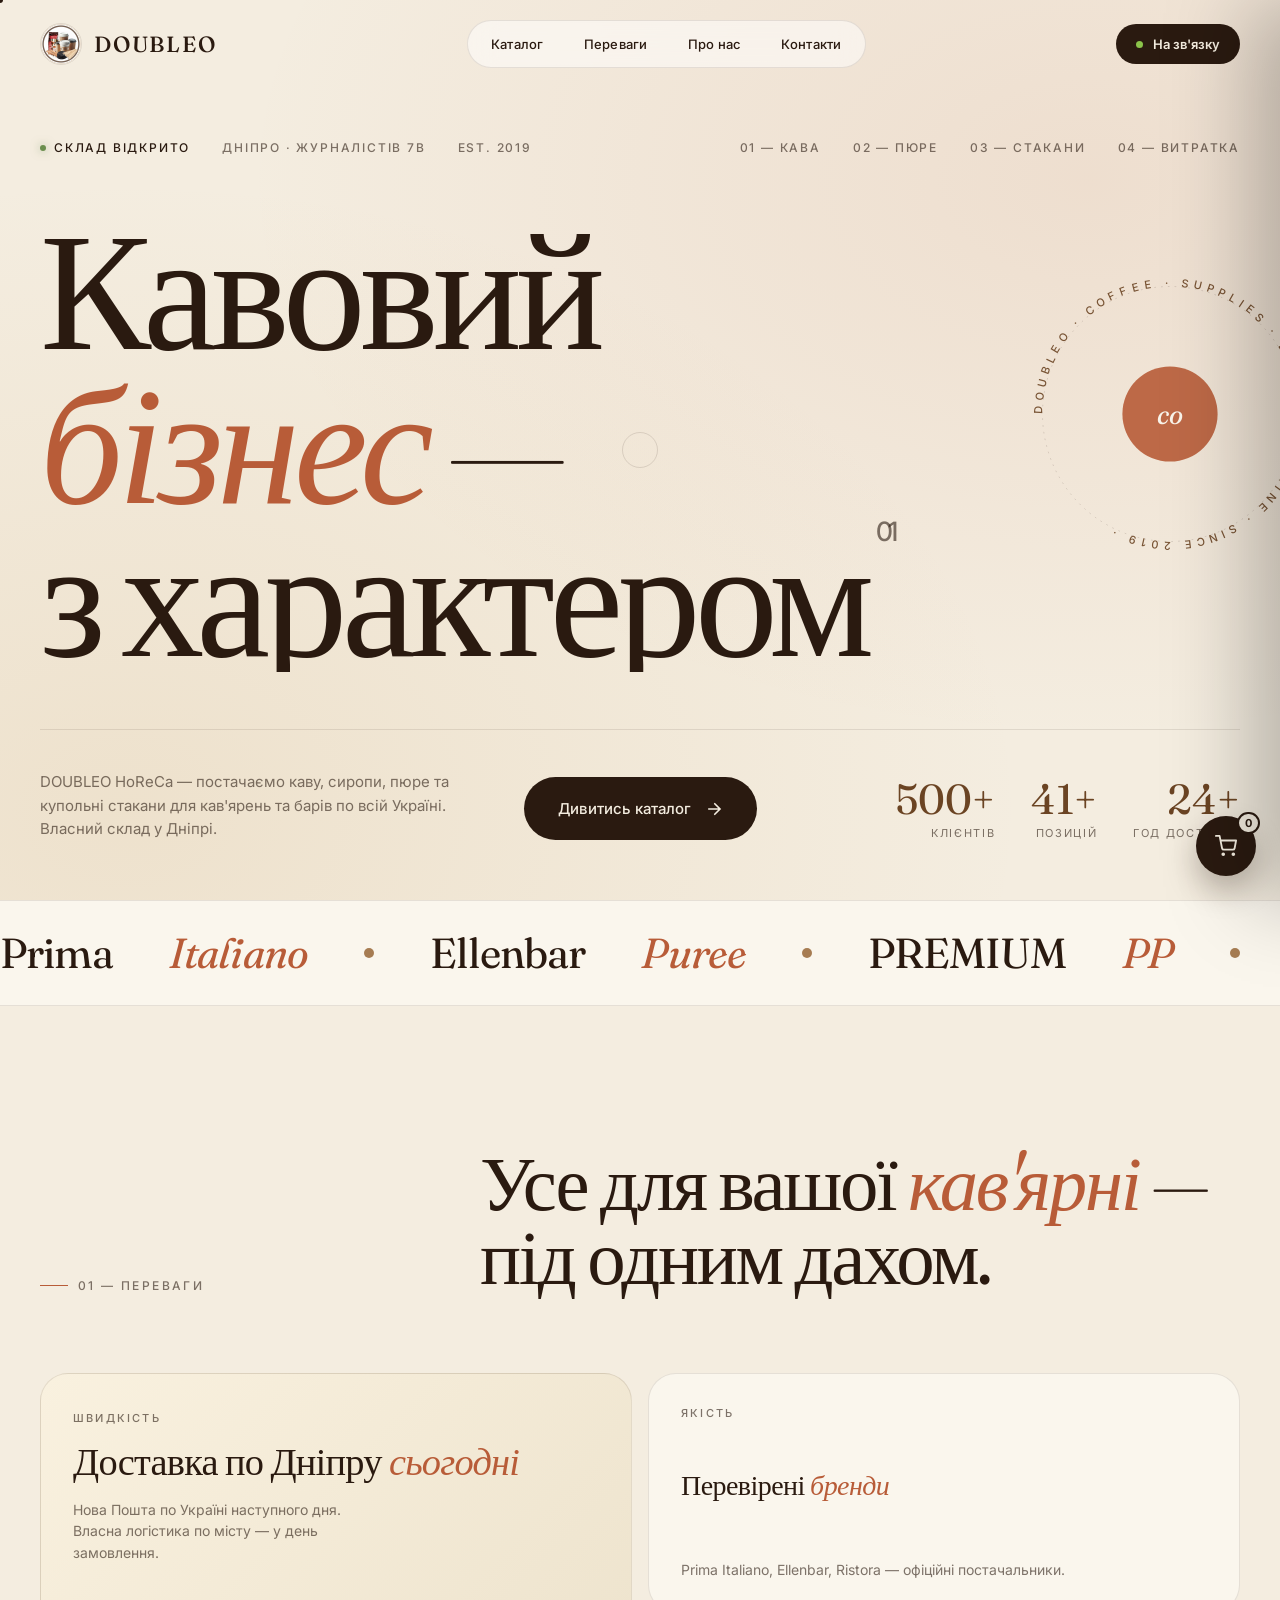
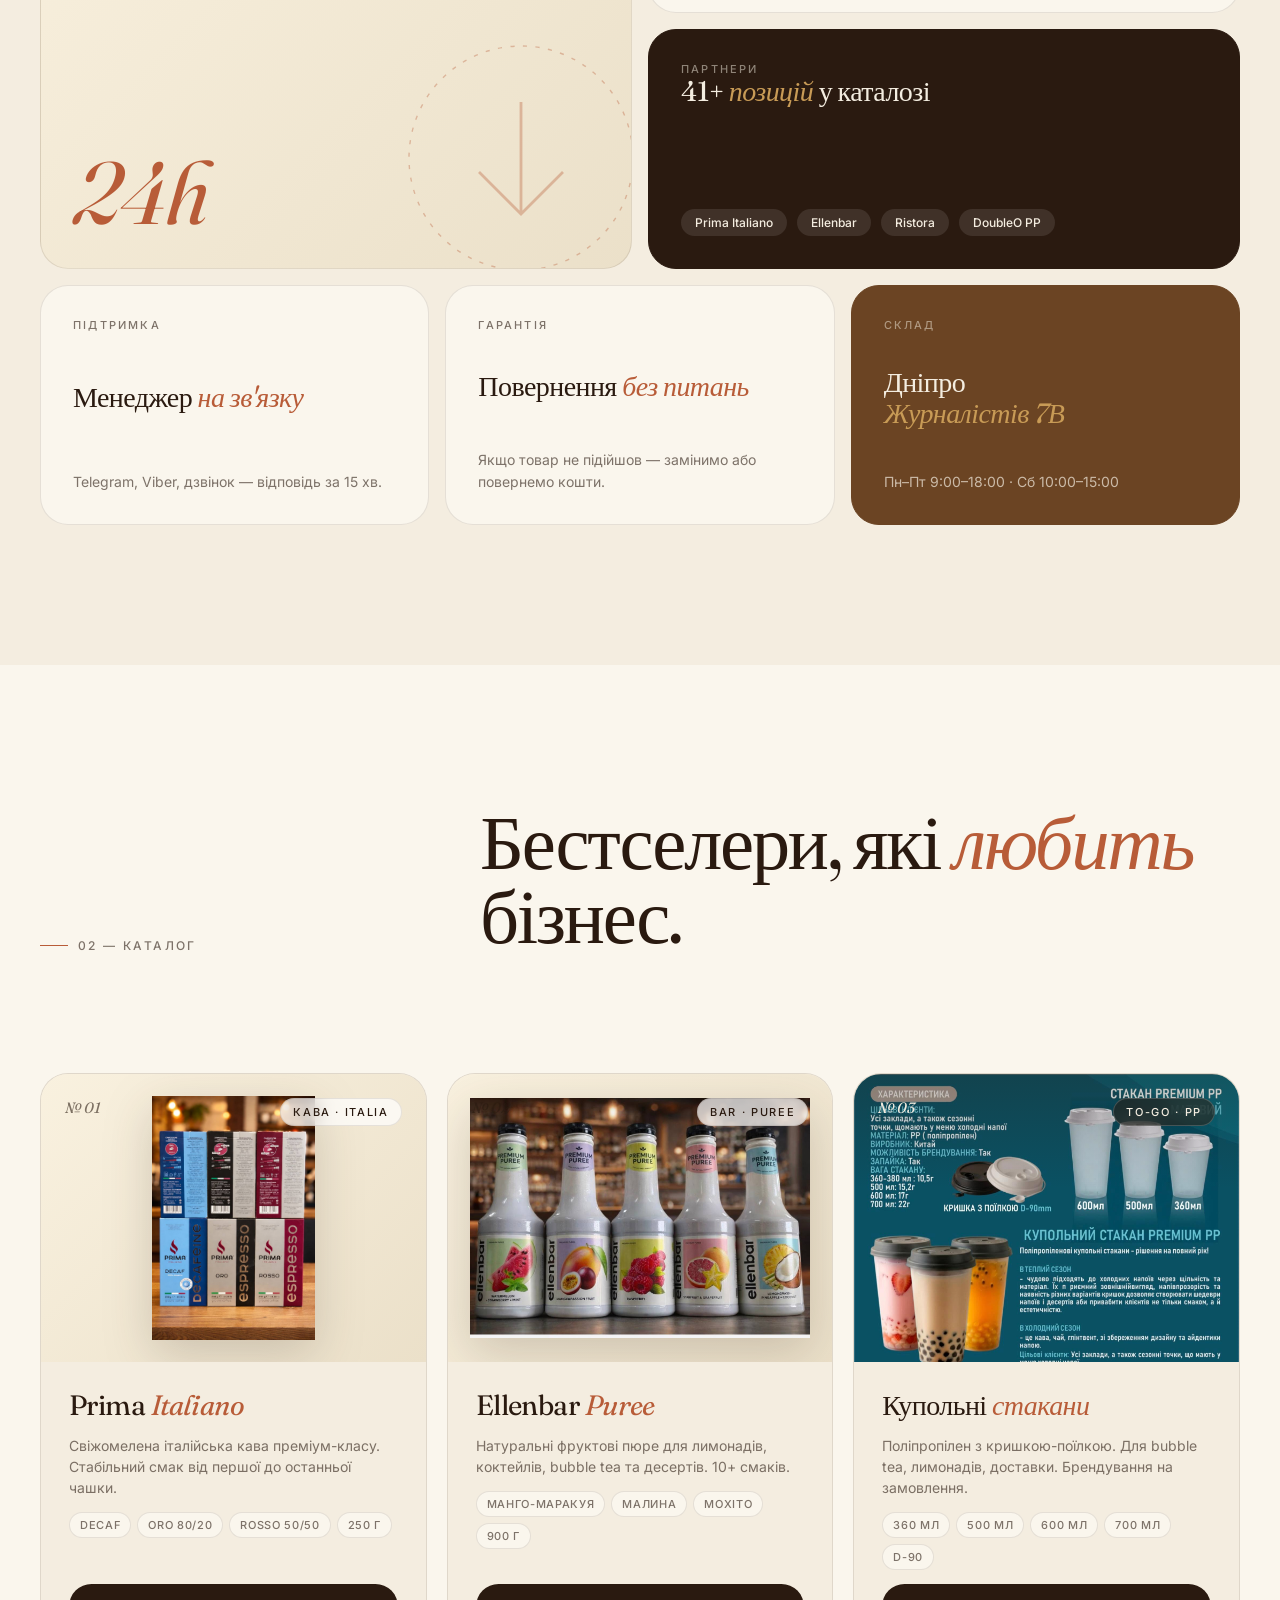
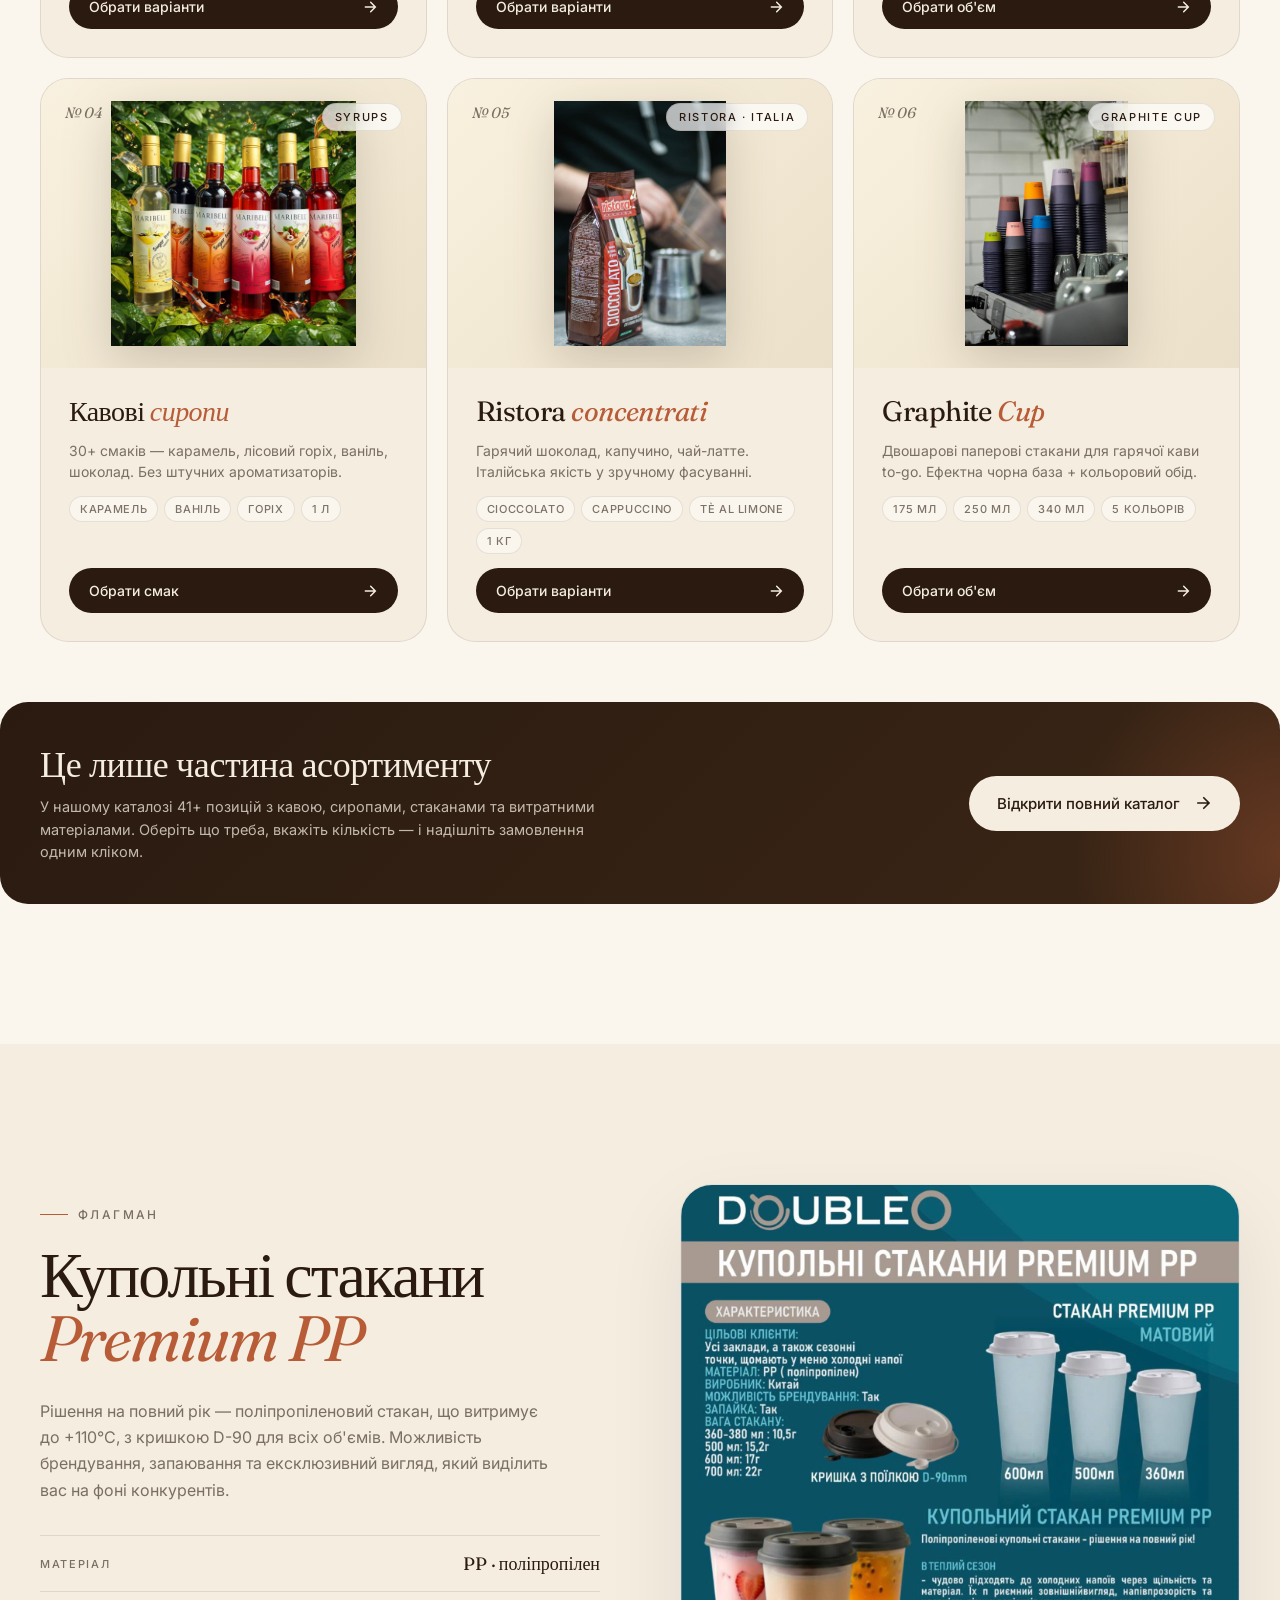
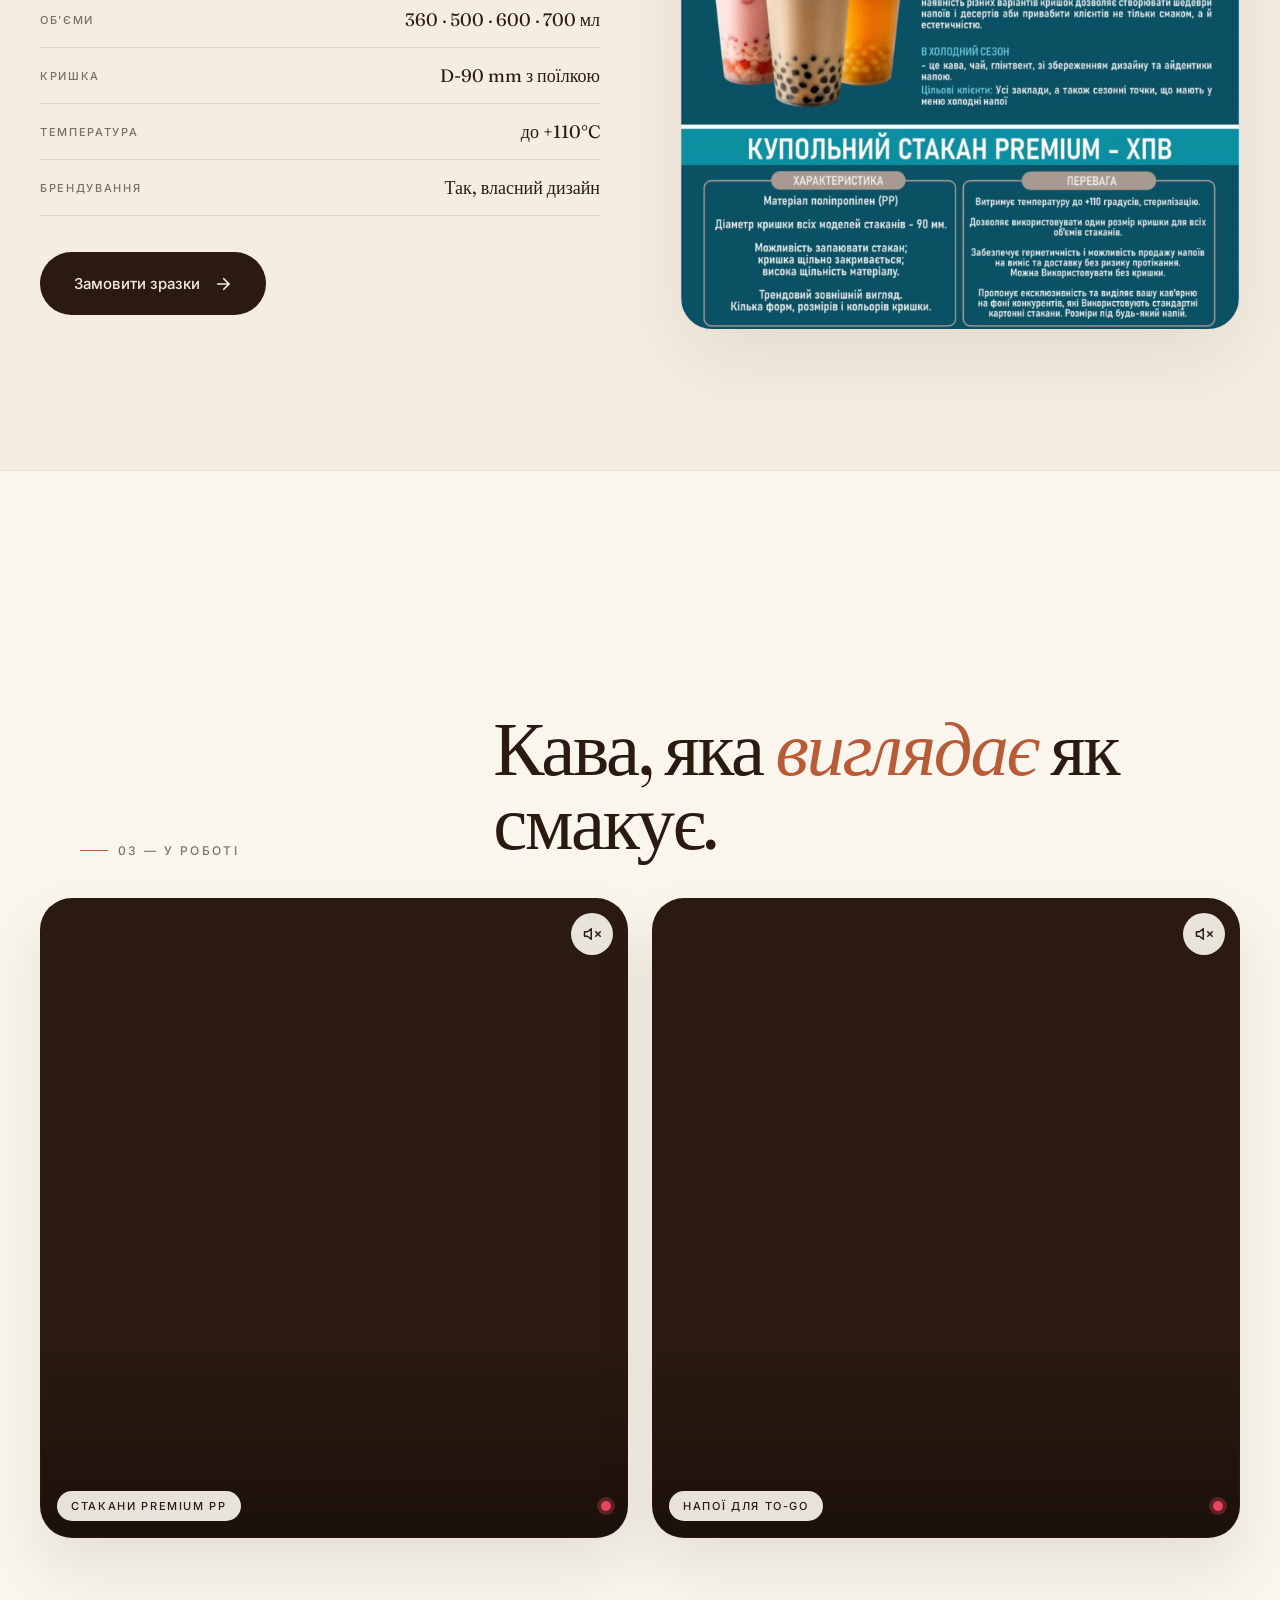
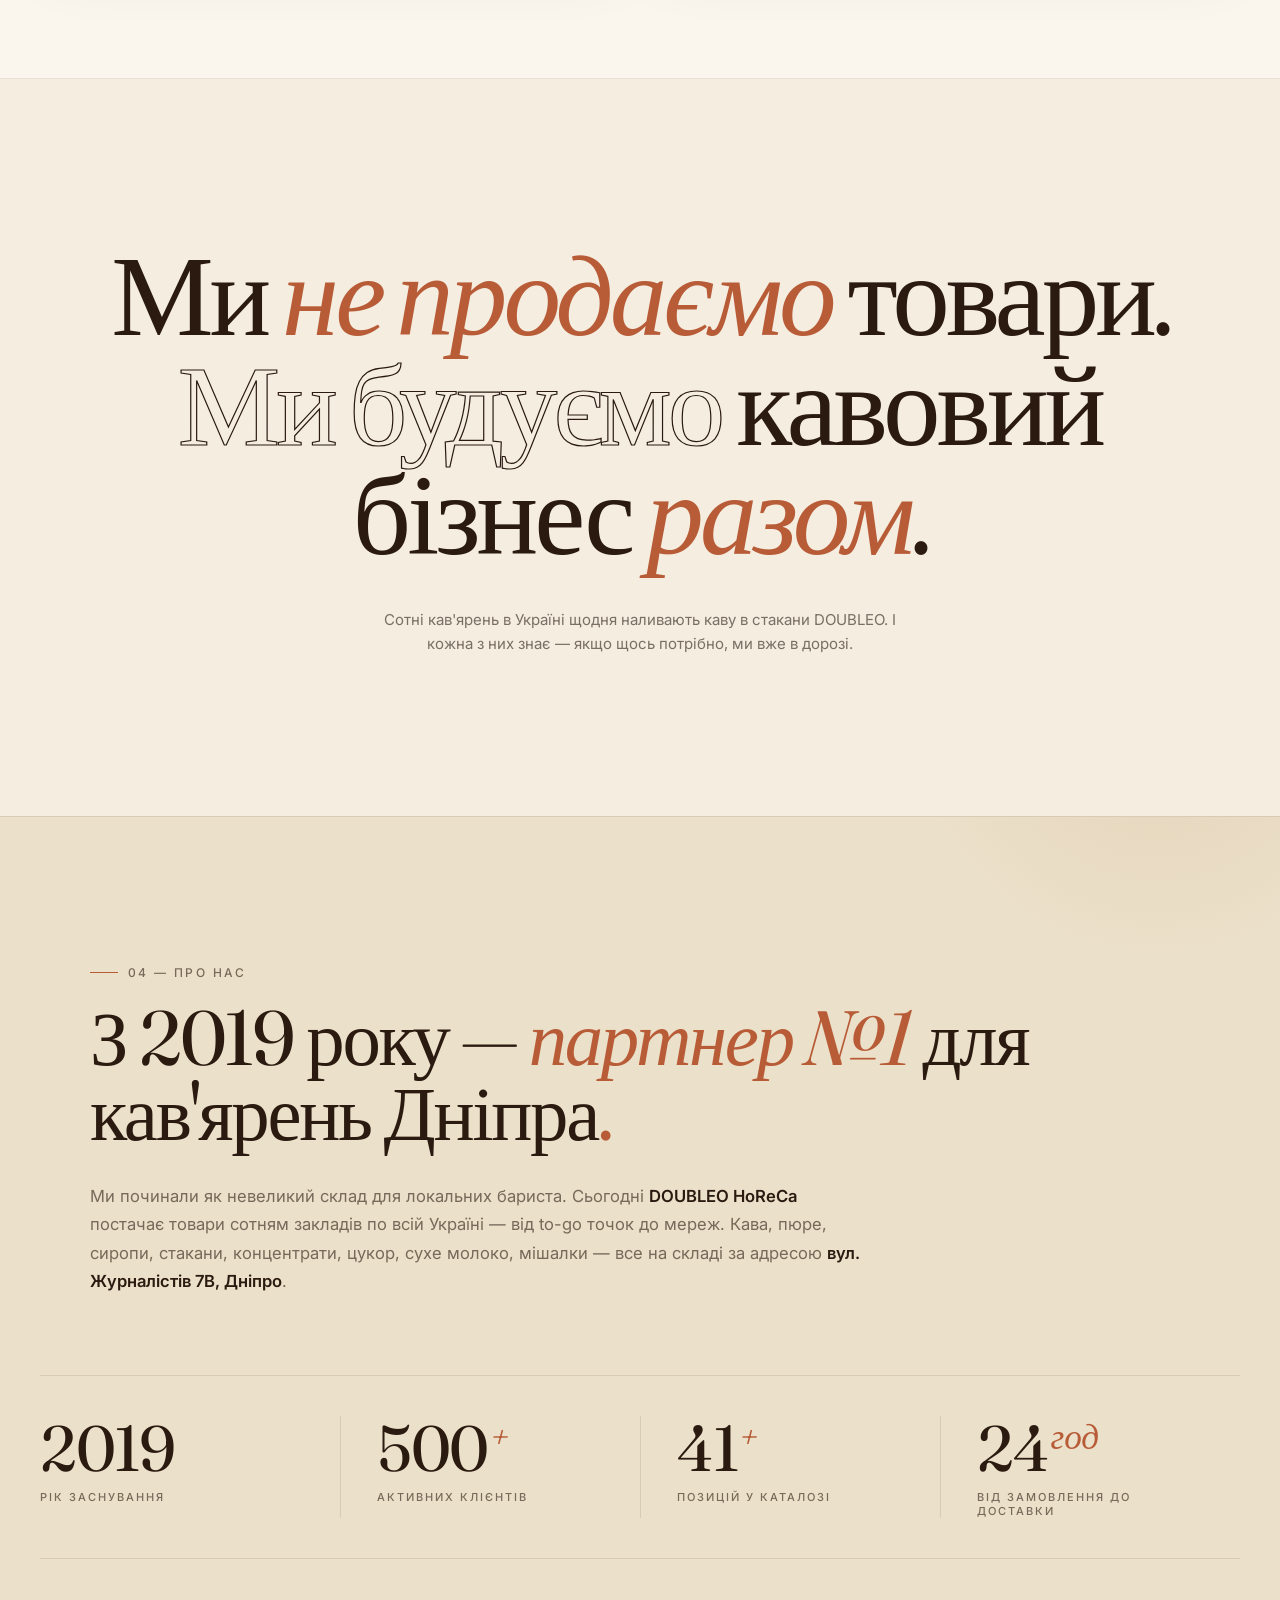
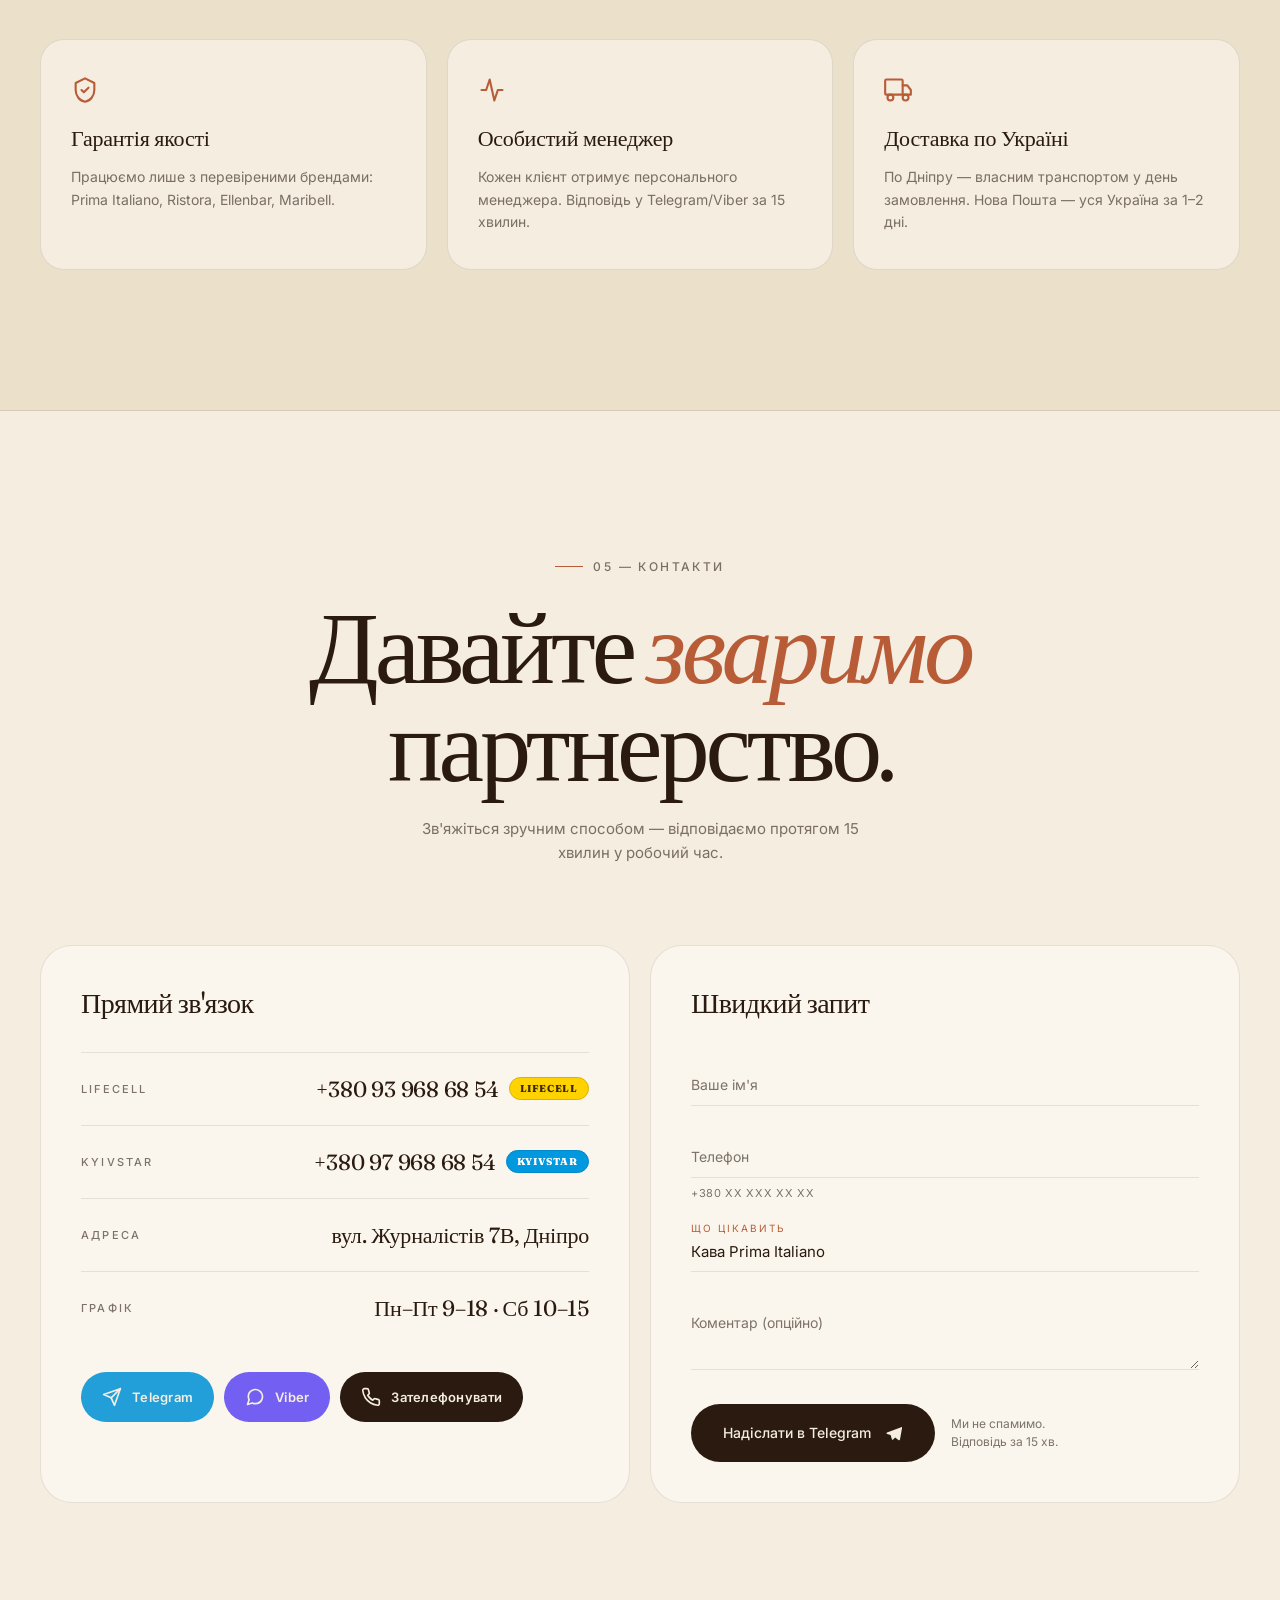
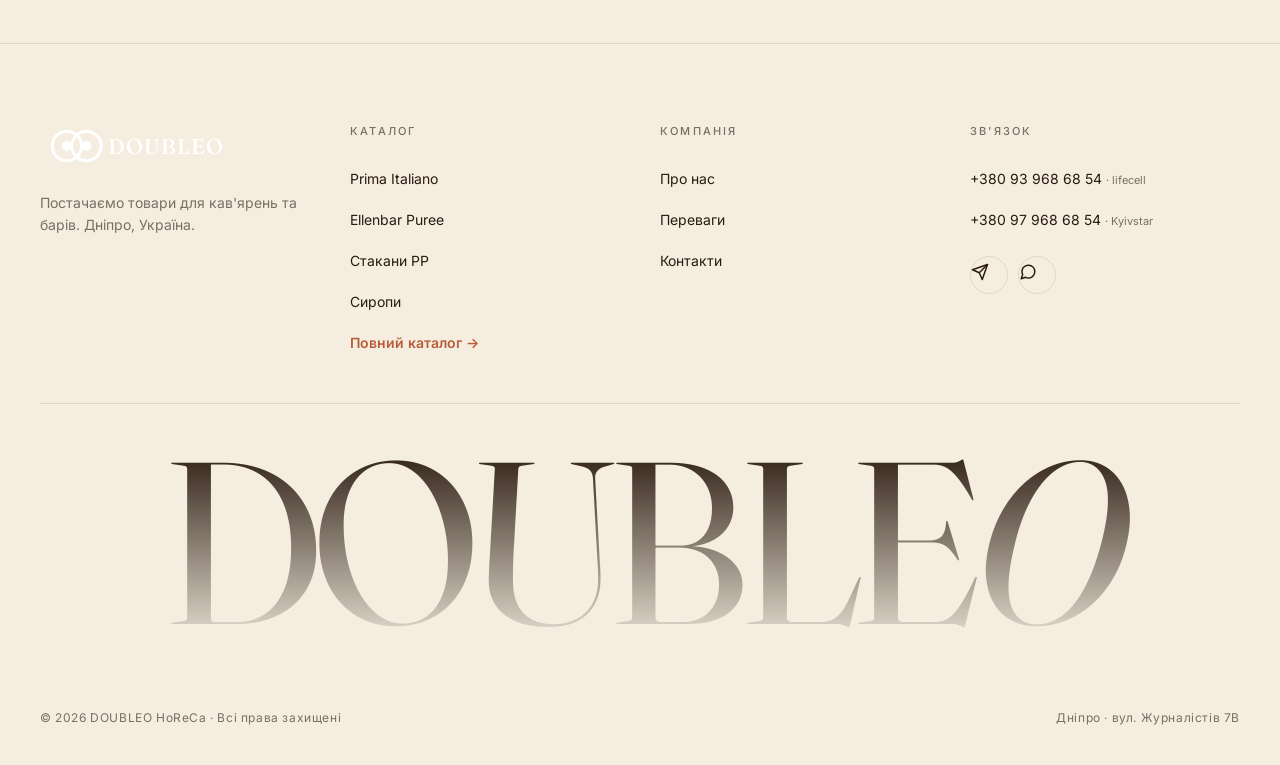
==== commit 3b3d6ab1: "Fix: mobile layout, operator badge contrast, dynamic product count, cleaner TG message, scroll-to-to" ====
--- a/index.html
+++ b/index.html
@@ -68,7 +68,7 @@
 
     <div class="hero-stats">
       <div class="s"><span data-count="500">0</span><small>клієнтів</small></div>
-      <div class="s"><span data-count="120">0</span><small>позицій</small></div>
+      <div class="s"><span data-count="40" data-dynamic="products">0</span><small>позицій</small></div>
       <div class="s"><span data-count="24">0</span><small>год доставка</small></div>
     </div>
   </div>
@@ -128,7 +128,7 @@
 
     <div class="bt brands reveal d2">
       <span class="tag">Партнери</span>
-      <h3>120+ <em>позицій</em> у каталозі</h3>
+      <h3><span data-dynamic="products">40</span>+ <em>позицій</em> у каталозі</h3>
       <div class="logos">
         <span>Prima Italiano</span><span>Ellenbar</span><span>Ristora</span><span>DoubleO PP</span>
       </div>
@@ -254,7 +254,7 @@
   <div class="products-footer reveal">
     <div class="pf-text">
       <h3>Це лише частина асортименту</h3>
-      <p>У нашому каталозі 40+ позицій з кавою, сиропами, стаканами та витратними матеріалами. Оберіть що треба, вкажіть кількість — і надішліть замовлення одним кліком.</p>
+      <p>У нашому каталозі <span data-dynamic="products">40</span>+ позицій з кавою, сиропами, стаканами та витратними матеріалами. Оберіть що треба, вкажіть кількість — і надішліть замовлення одним кліком.</p>
     </div>
     <a href="catalog.html" class="magnet pf-cta" data-cursor="lg">
       Відкрити повний каталог
@@ -333,7 +333,7 @@
   <div class="story-stats reveal d1">
     <div class="stat"><span class="stat-num">2019</span><span class="stat-label">Рік заснування</span></div>
     <div class="stat"><span class="stat-num">500<em>+</em></span><span class="stat-label">Активних клієнтів</span></div>
-    <div class="stat"><span class="stat-num">120<em>+</em></span><span class="stat-label">Позицій у каталозі</span></div>
+    <div class="stat"><span class="stat-num"><span data-dynamic="products">40</span><em>+</em></span><span class="stat-label">Позицій у каталозі</span></div>
     <div class="stat"><span class="stat-num">24<em>год</em></span><span class="stat-label">Від замовлення до доставки</span></div>
   </div>
 
--- a/styles.css
+++ b/styles.css
@@ -15,12 +15,12 @@
 }
 
 *{box-sizing:border-box; margin:0; padding:0; min-width:0}
-html{scroll-behavior:smooth; -webkit-text-size-adjust:100%}
+html{scroll-behavior:smooth; -webkit-text-size-adjust:100%; overflow-x:hidden; max-width:100vw}
 img, svg{max-width:100%}
 body{
   font-family:'Inter','Manrope',system-ui,-apple-system,sans-serif;
   background:var(--bg); color:var(--ink);
-  overflow-x:hidden; -webkit-font-smoothing:antialiased;
+  overflow-x:hidden; max-width:100vw; -webkit-font-smoothing:antialiased;
   cursor:none;
 }
 a{color:inherit; text-decoration:none}
@@ -330,13 +330,15 @@
 /* Operator badges (Lifecell / Kyivstar) — on contact rows */
 .phone-a{display:inline-flex; align-items:center; gap:10px; flex-wrap:wrap}
 .op-badge{
-  font-style:normal; font-size:10px; font-weight:700;
-  letter-spacing:.1em; text-transform:uppercase;
-  padding:3px 8px; border-radius:999px;
-  border:1px solid currentColor; opacity:.85;
-}
-.op-life{color:#ffd200; background:rgba(255,210,0,.08); border-color:rgba(255,210,0,.5)}
-.op-ks{color:#00a5ff; background:rgba(0,165,255,.08); border-color:rgba(0,165,255,.5)}
+  font-style:normal; font-size:10px; font-weight:800;
+  letter-spacing:.08em; text-transform:uppercase;
+  padding:4px 10px; border-radius:999px;
+  border:1px solid transparent;
+  white-space:nowrap;
+}
+/* Filled badges for strong contrast on any background */
+.op-life{background:#ffd200; color:#3a2a00; border-color:#d9b200}
+.op-ks{background:#0099e0; color:#fff; border-color:#0088c8}
 
 /* Cart success modal */
 .cart-success{position:fixed; inset:0; z-index:260; pointer-events:none; opacity:0; transition:opacity .3s}
@@ -382,6 +384,22 @@
 @keyframes cs-spin{to{transform:rotate(360deg)}}
 .cart-checkout button[type=submit][disabled]{opacity:.75; cursor:none}
 
+/* Modal mobile adjustments */
+@media (max-width:480px){
+  .cs-sheet{padding:30px 22px 24px; border-radius:22px}
+  .cs-sheet h3{font-size:22px}
+  .cs-sheet p{font-size:13.5px}
+  .cs-check{width:72px; height:72px}
+  .cs-check svg{width:52px; height:52px}
+  .cs-ok{padding:12px 28px; font-size:13px}
+  .pp-sheet{padding:22px 18px; border-radius:22px}
+  .pp-sheet h4{font-size:19px}
+  .pp-hint{font-size:12px}
+  .pp-option{padding:12px 14px; gap:10px; grid-template-columns:auto 1fr auto}
+  .pp-num{font-size:13.5px}
+  .pp-op{font-size:9px; padding:4px 8px}
+}
+
 /* Phone-picker modal (operator chooser) */
 .phone-picker{position:fixed; inset:0; z-index:240; pointer-events:none; opacity:0; transition:opacity .25s}
 .phone-picker.open{pointer-events:auto; opacity:1}
@@ -404,9 +422,12 @@
 }
 .pp-option:hover{border-color:var(--accent); background:var(--bg-2); transform:translateX(3px)}
 .pp-op{
-  font-size:10px; letter-spacing:.1em; text-transform:uppercase; font-weight:700;
-  padding:5px 10px; border-radius:999px; border:1px solid currentColor;
-}
+  font-size:10px; letter-spacing:.08em; text-transform:uppercase; font-weight:800;
+  padding:5px 11px; border-radius:999px; border:1px solid transparent;
+  white-space:nowrap;
+}
+.pp-op.op-life{background:#ffd200; color:#3a2a00; border-color:#d9b200}
+.pp-op.op-ks{background:#0099e0; color:#fff; border-color:#0088c8}
 .pp-num{font-size:15px; font-weight:600; letter-spacing:.01em}
 .pp-option svg{color:var(--ink-dim); transition:color .25s, transform .25s}
 .pp-option:hover svg{color:var(--accent); transform:translateX(3px)}
@@ -679,12 +700,14 @@
 @keyframes fade{from{opacity:0; transform:translateY(6px)}to{opacity:1; transform:translateY(0)}}
 
 /* ---------- FOOTER ---------- */
-footer{background:var(--bg); border-top:1px solid var(--line); padding:80px 40px 40px}
+footer{background:var(--bg); border-top:1px solid var(--line); padding:80px 40px 40px; overflow:hidden}
 .foot-giant{
-  font-family:'Fraunces',serif; font-size:clamp(60px,20vw,320px); font-weight:400;
-  letter-spacing:-.05em; line-height:.8; text-align:center; margin:40px 0;
+  font-family:'Fraunces',serif; font-size:clamp(48px, 18vw, 280px); font-weight:400;
+  letter-spacing:-.05em; line-height:.85; text-align:center; margin:40px 0;
   background:linear-gradient(180deg, var(--ink) 0%, rgba(42,26,16,.08) 100%);
   -webkit-background-clip:text; background-clip:text; -webkit-text-fill-color:transparent;
+  max-width:100%; overflow:hidden; white-space:nowrap;
+  padding:0 4px;
 }
 .foot-grid{display:grid; grid-template-columns:repeat(4, 1fr); gap:40px; max-width:1400px; margin:0 auto; padding-bottom:40px; border-bottom:1px solid var(--line)}
 .foot-grid h4{font-size:11px; letter-spacing:.2em; text-transform:uppercase; color:var(--ink-dim); margin-bottom:20px; font-weight:500}
@@ -951,9 +974,12 @@
   .contact-grid{grid-template-columns:1fr; gap:12px}
   .contact-card{padding:24px; border-radius:22px}
   .contact-card h3{font-size:20px; margin-bottom:16px}
-  .c-row{padding:16px 0; flex-direction:column; align-items:flex-start; gap:4px}
+  .c-row{padding:14px 0; flex-direction:column; align-items:flex-start; gap:6px}
   .c-row .k{font-size:10px}
-  .c-row .v{font-size:17px}
+  .c-row .v{font-size:16px}
+  .phone-a{flex-wrap:wrap; gap:8px}
+  .phone-a span{font-size:16px}
+  .op-badge{font-size:9px; padding:3px 8px}
   .field input, .field textarea, .field select{font-size:16px; padding:22px 0 8px}
   .field label{font-size:13px}
   .submit-row{flex-direction:column; align-items:stretch; gap:12px}
@@ -965,7 +991,7 @@
   .foot-grid{grid-template-columns:1fr; gap:24px; padding-bottom:24px}
   .foot-grid h4{margin-bottom:12px}
   .foot-grid a, .foot-grid li{padding:4px 0}
-  .foot-giant{font-size:clamp(64px, 24vw, 140px); margin:20px 0; letter-spacing:-.04em}
+  .foot-giant{font-size:clamp(48px, 22vw, 120px); margin:16px 0; letter-spacing:-.04em; padding:0}
   .foot-bot{flex-direction:column; text-align:center; gap:6px; font-size:11px; padding-top:24px}
 }
 
@@ -982,7 +1008,7 @@
   .hero-stats .s span{font-size:24px}
   .product-body h3{font-size:22px}
   .bt h3{font-size:20px !important}
-  .foot-giant{font-size:22vw}
+  .foot-giant{font-size:20vw; margin:10px 0}
 }
 
 /* Landscape phones & short screens */
@@ -1294,10 +1320,13 @@
   .cart-head{padding:18px 20px}
   .cart-head h3{font-size:20px}
   .cart-body{padding:12px 14px}
-  .cart-item{grid-template-columns:50px 1fr auto; grid-template-rows:auto auto; gap:10px 12px; padding:12px 4px}
-  .cart-item .ci-remove{grid-column:3; grid-row:1}
-  .cart-item .ci-qty{grid-column:2/4; justify-self:end}
-  .ci-img{width:50px; height:50px}
+  .cart-item{grid-template-columns:56px 1fr auto; grid-template-rows:auto auto; gap:8px 12px; padding:14px 4px}
+  .cart-item .ci-remove{grid-column:3; grid-row:1; width:36px; height:36px}
+  .cart-item .ci-qty{grid-column:2/4; justify-self:end; padding:4px}
+  .ci-img{width:56px; height:56px}
+  .ci-btn{width:32px; height:32px; font-size:18px}
+  .ci-input{width:40px; font-size:14px}
+  .ci-info strong{font-size:14px}
   .cart-checkout{padding:16px 18px 20px}
   .cart-toast{top:auto; bottom:90px; font-size:12px; padding:10px 18px}
 
@@ -1307,21 +1336,28 @@
   .cat-hero p{font-size:14px}
   .cat-section{padding:24px 16px 80px}
   .cat-toolbar{top:56px; padding:16px 0; gap:14px; margin-bottom:24px}
-  .cat-search input{padding:12px 16px 12px 42px; font-size:13px}
-  .cat-tab{padding:9px 14px; font-size:12px}
-  .cat-grid{grid-template-columns:repeat(2, 1fr); gap:12px}
-  .cat-card{border-radius:18px}
-  .cat-card-img{padding:14px}
-  .cat-card-body{padding:14px 14px 16px}
-  .cat-card-body h3{font-size:15px}
-  .cat-card-body p{font-size:11.5px}
-  .cat-card-unit{font-size:10.5px}
-  .cat-add{padding:10px 10px; font-size:11.5px}
+  .cat-search input{padding:12px 16px 12px 42px; font-size:14px}
+  .cat-tab{padding:9px 14px; font-size:12.5px}
+  .cat-grid{grid-template-columns:repeat(2, 1fr); gap:14px}
+  .cat-card{border-radius:20px}
+  .cat-card-img{padding:14px; aspect-ratio:1}
+  .cat-card-body{padding:14px 14px 16px; gap:5px}
+  .cat-card-body h3{font-size:15.5px; line-height:1.15}
+  .cat-card-body p{font-size:12px; line-height:1.4}
+  .cat-card-unit{font-size:11px}
+  .cat-add{padding:11px 10px; font-size:12px; margin-top:10px}
   .cat-add svg{width:14px; height:14px}
-}
-
-@media (max-width:400px){
-  .cat-grid{grid-template-columns:1fr; gap:12px}
-  .cat-card-body h3{font-size:17px}
-  .cat-card-body p{font-size:12.5px}
-}
+  .cat-card-tag{font-size:9px}
+}
+
+/* Small phones → 1 column for readability */
+@media (max-width:480px){
+  .cat-grid{grid-template-columns:1fr; gap:14px}
+  .cat-card{display:grid; grid-template-columns:130px 1fr; align-items:stretch; border-radius:18px}
+  .cat-card-img{aspect-ratio:auto; padding:12px; min-height:130px}
+  .cat-card-img img{max-height:110px}
+  .cat-card-body{padding:14px 14px 14px 4px}
+  .cat-card-body h3{font-size:15.5px}
+  .cat-card-body p{font-size:12px; line-height:1.45}
+  .cat-add{padding:10px; font-size:12px; margin-top:8px}
+}
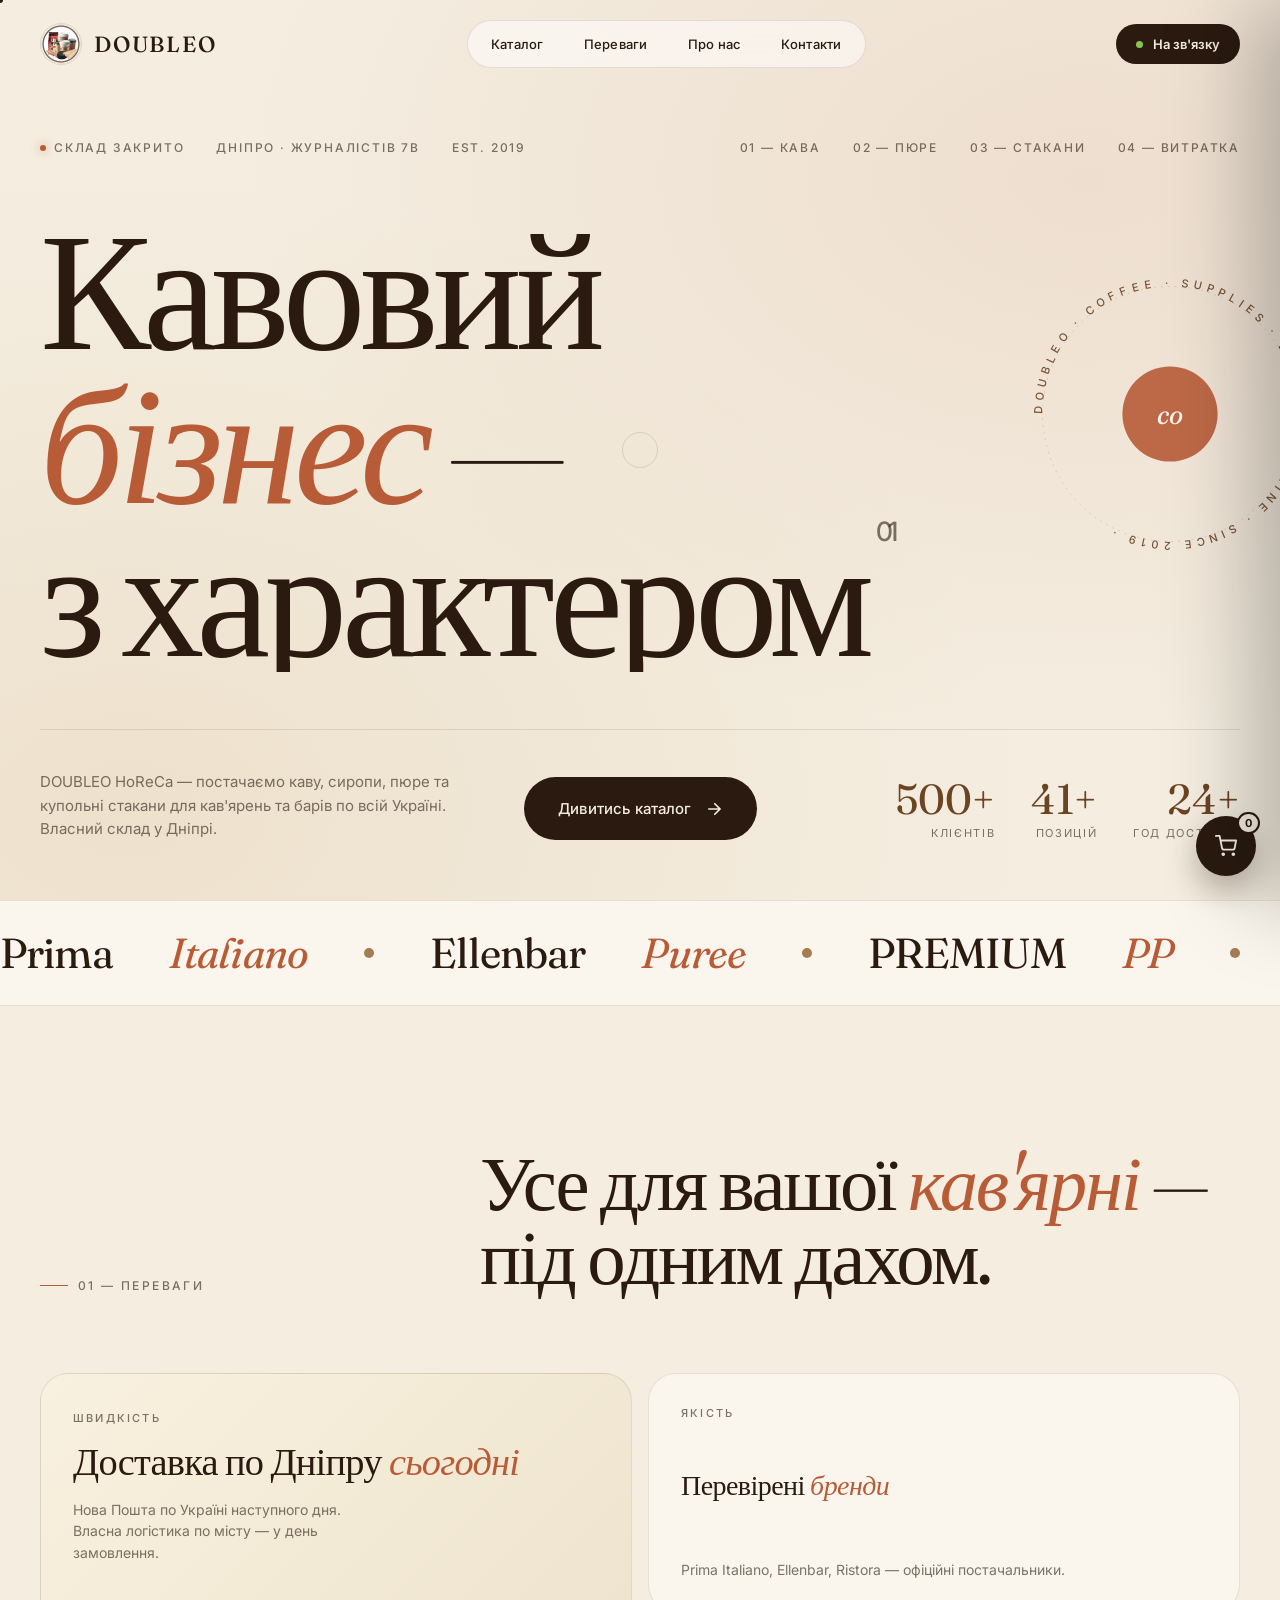
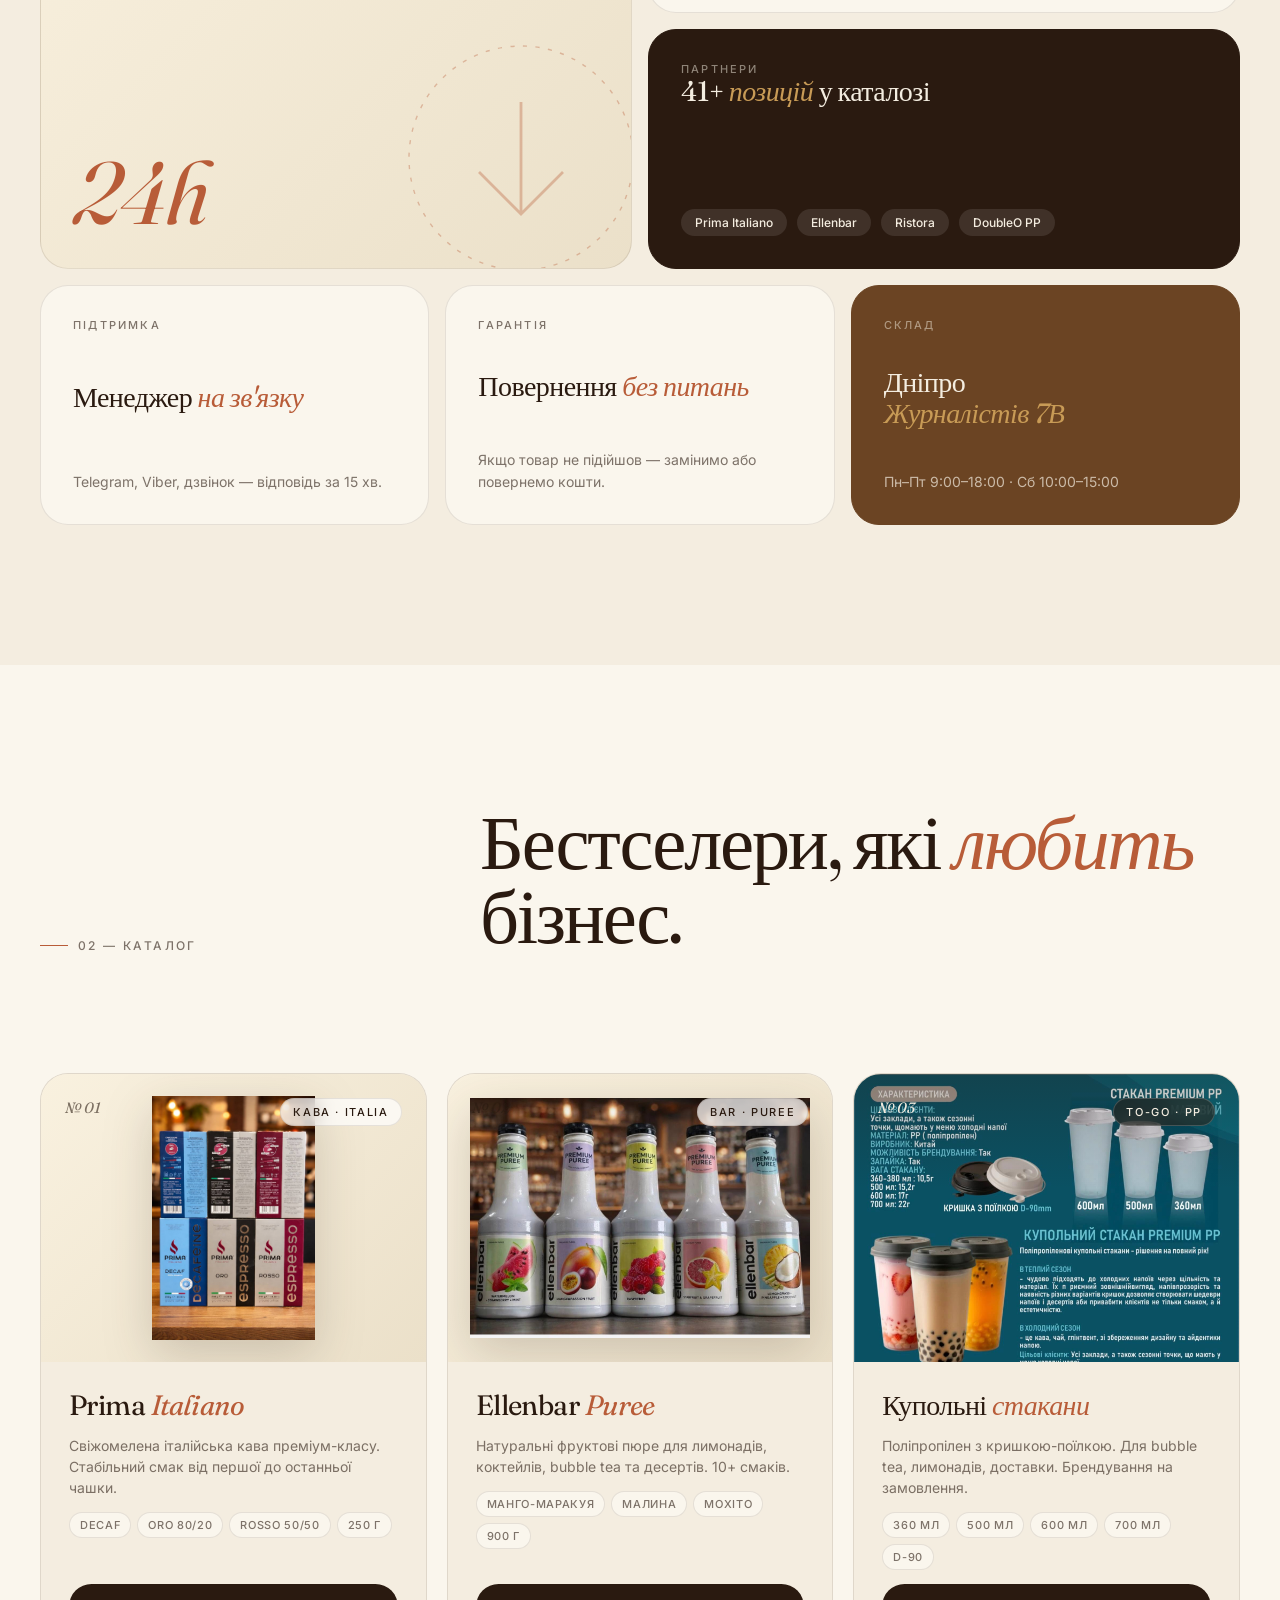
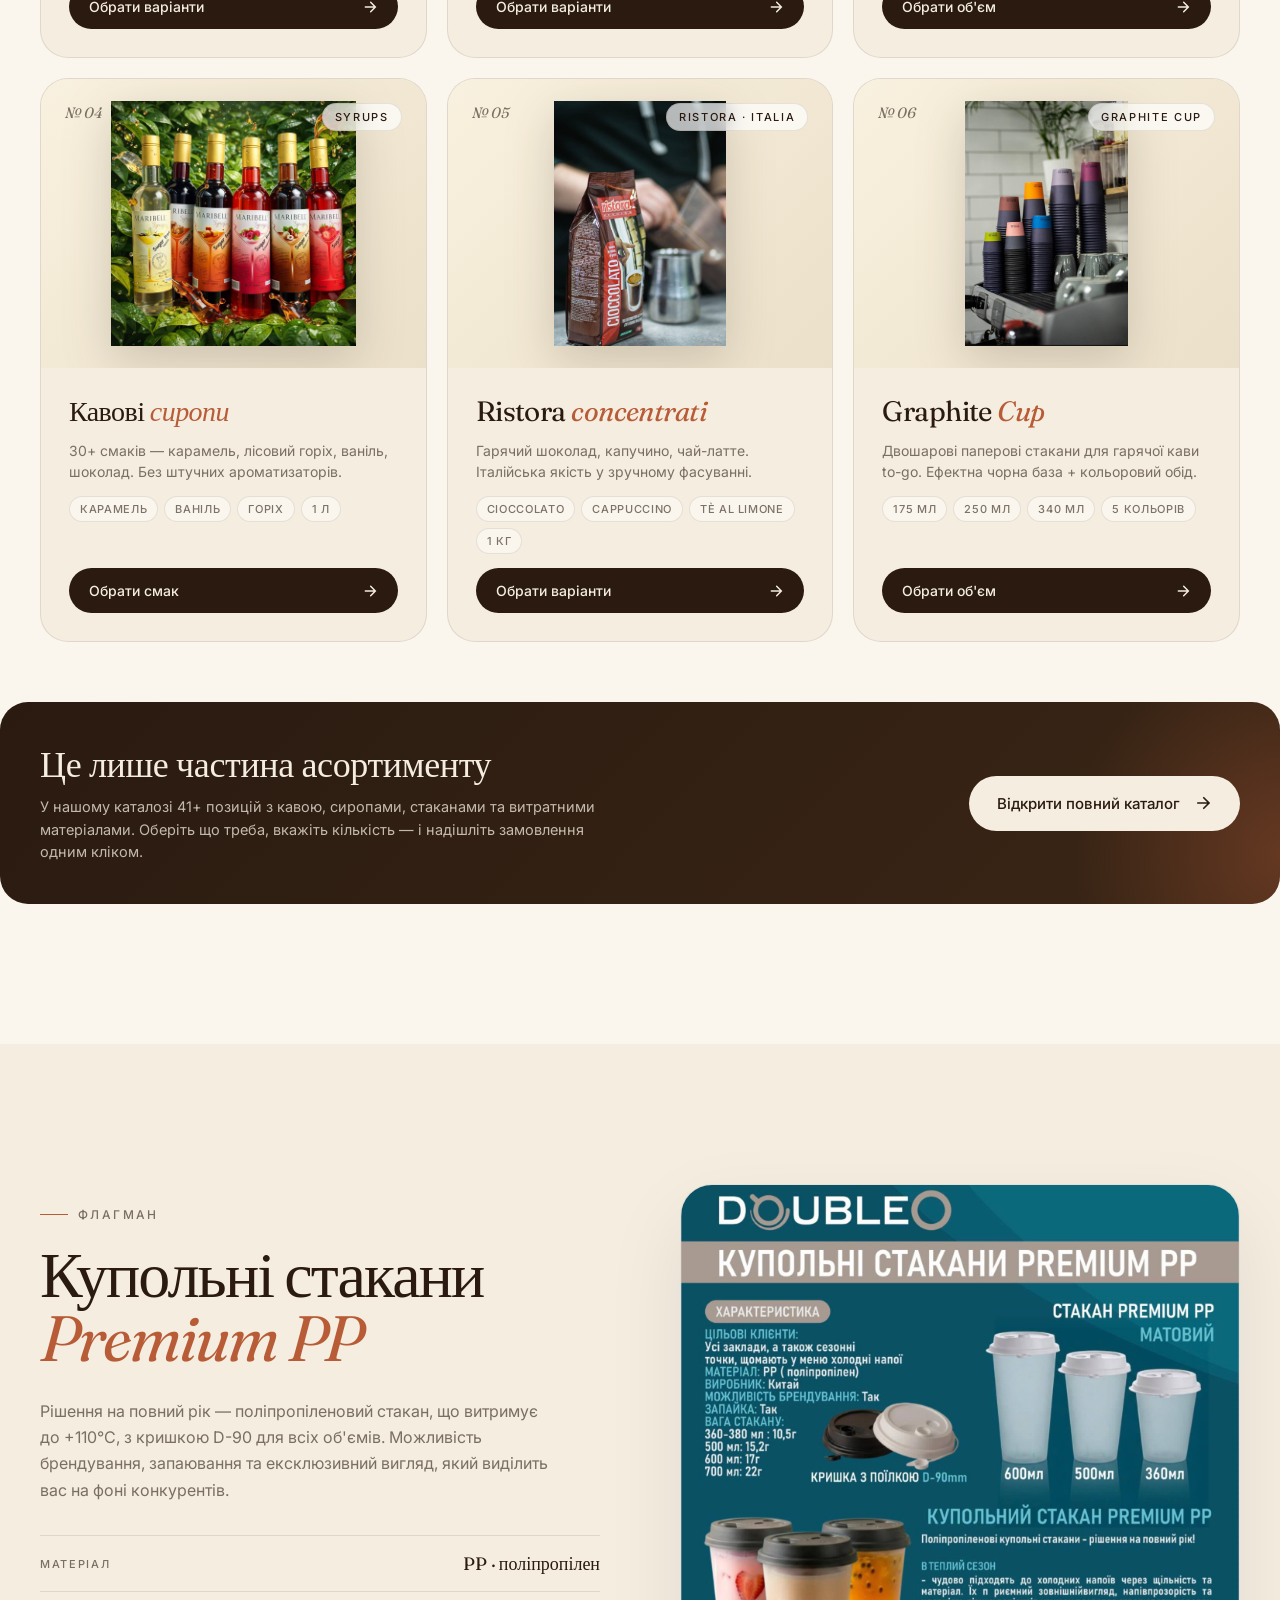
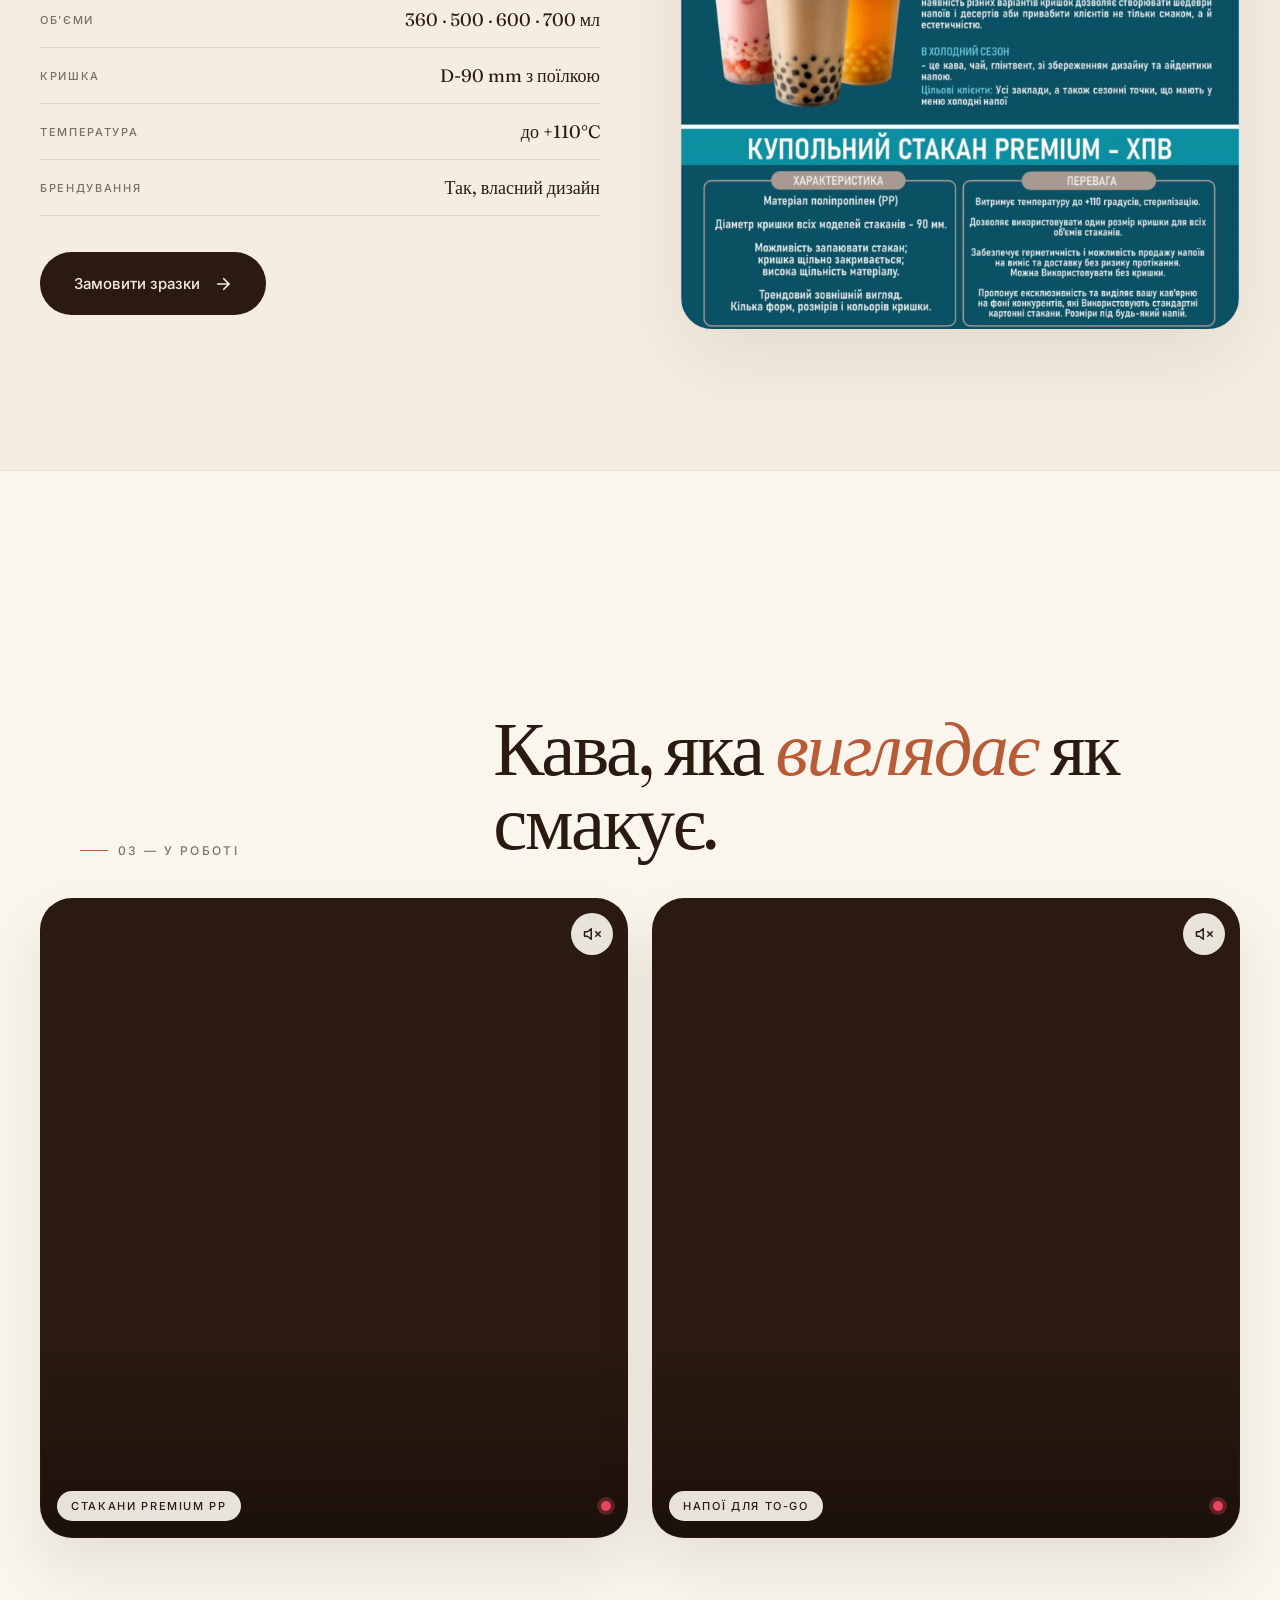
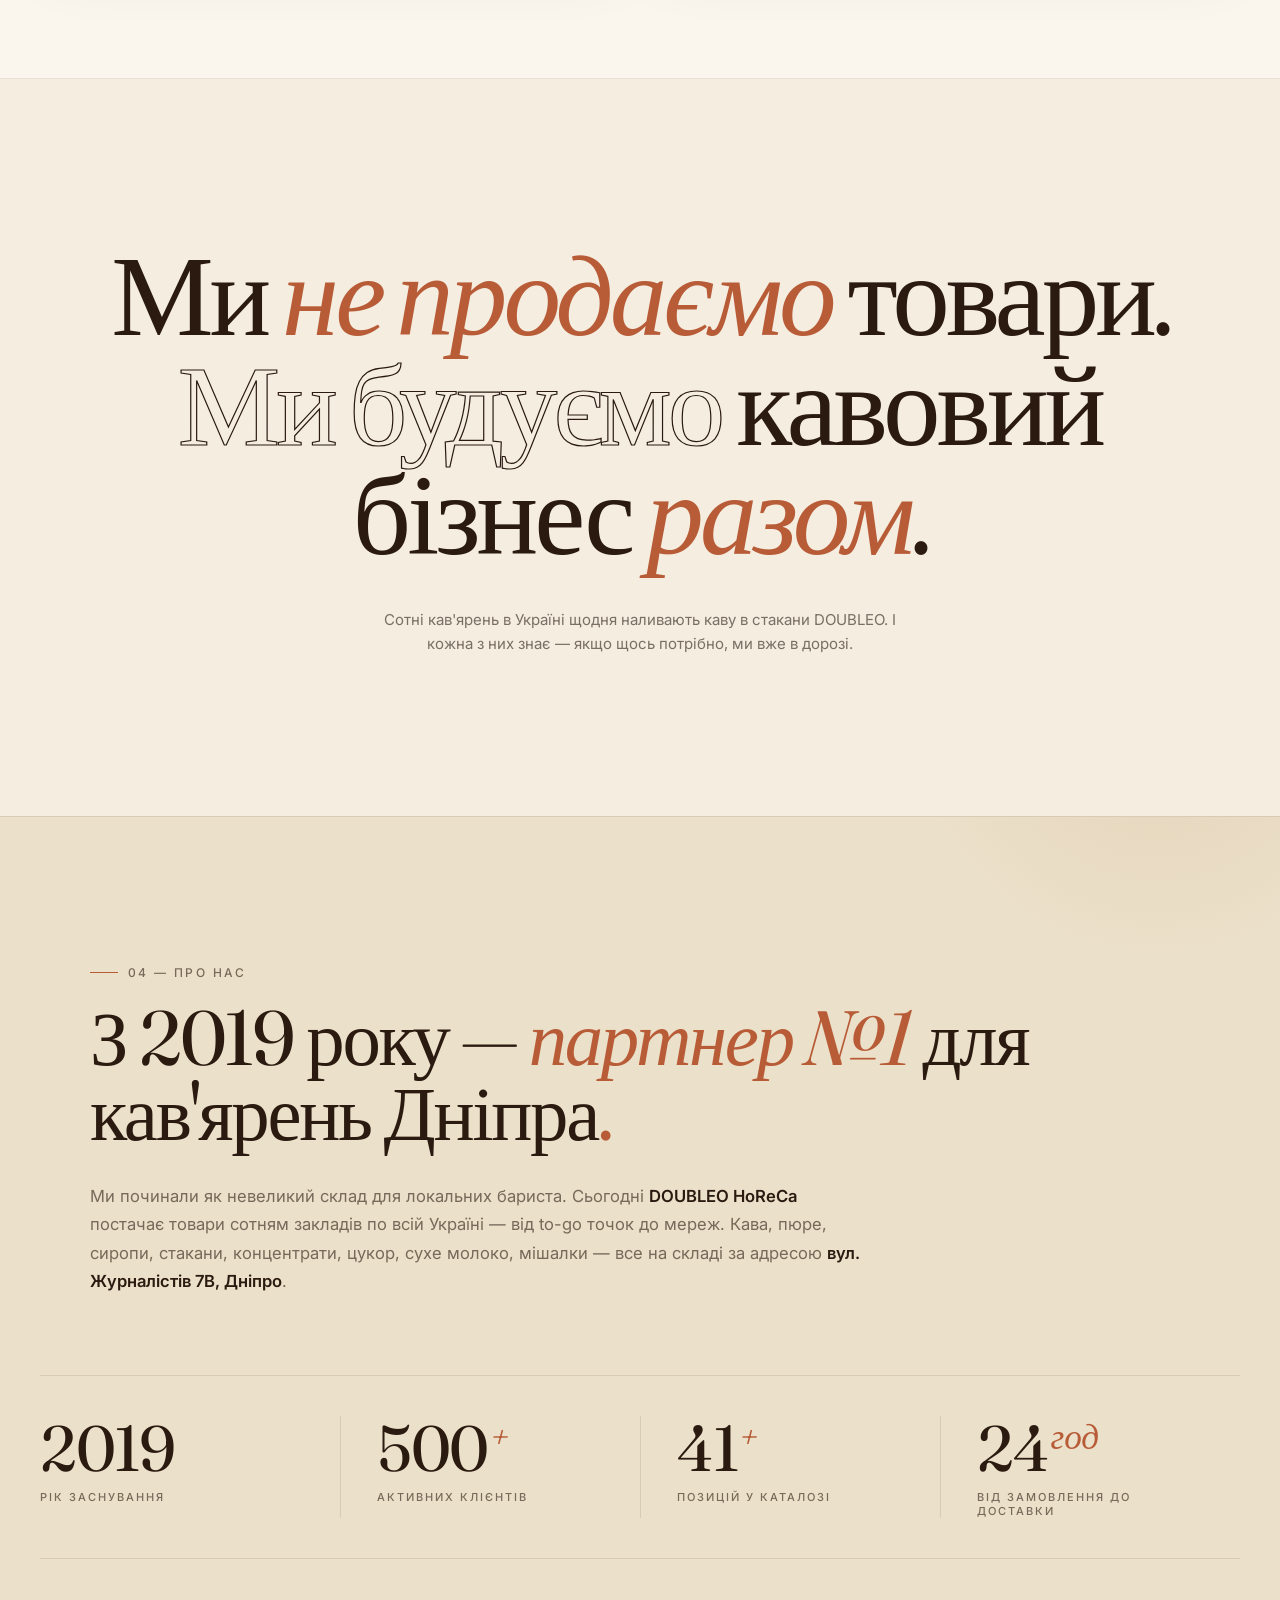
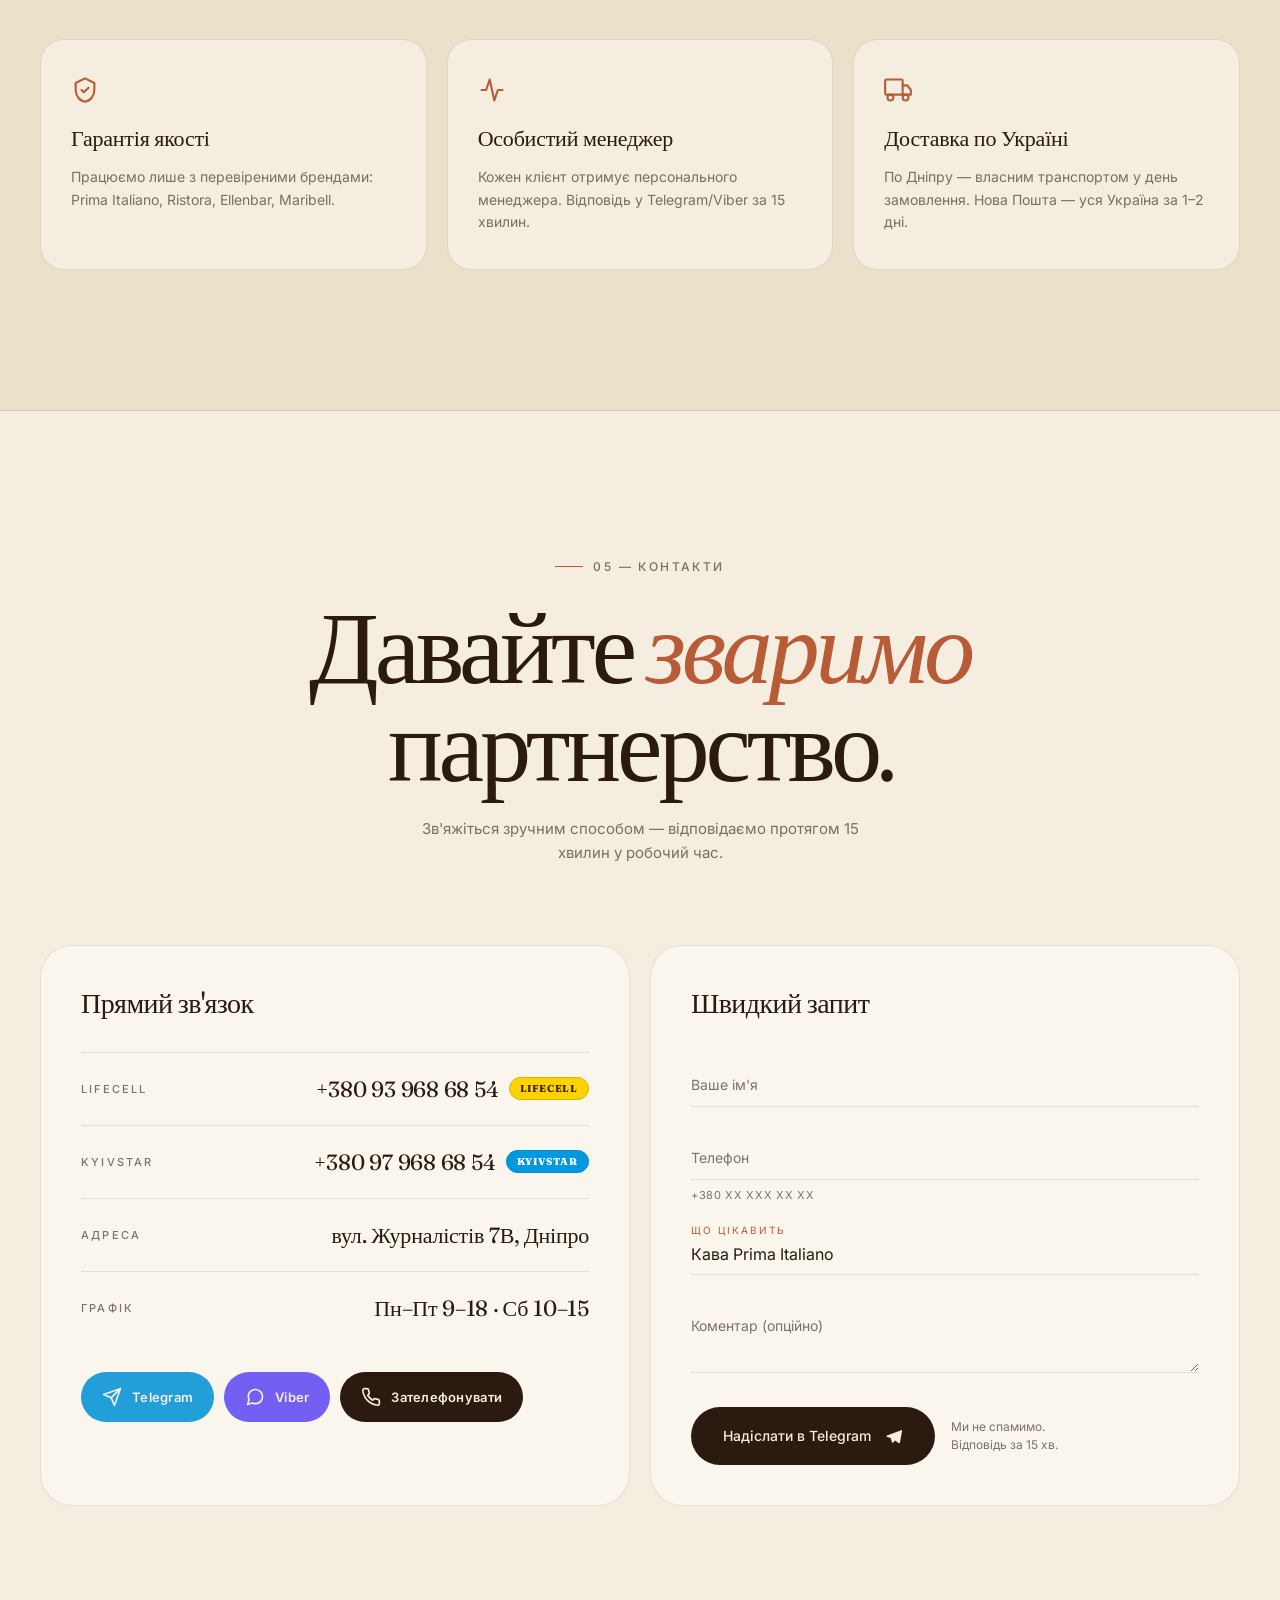
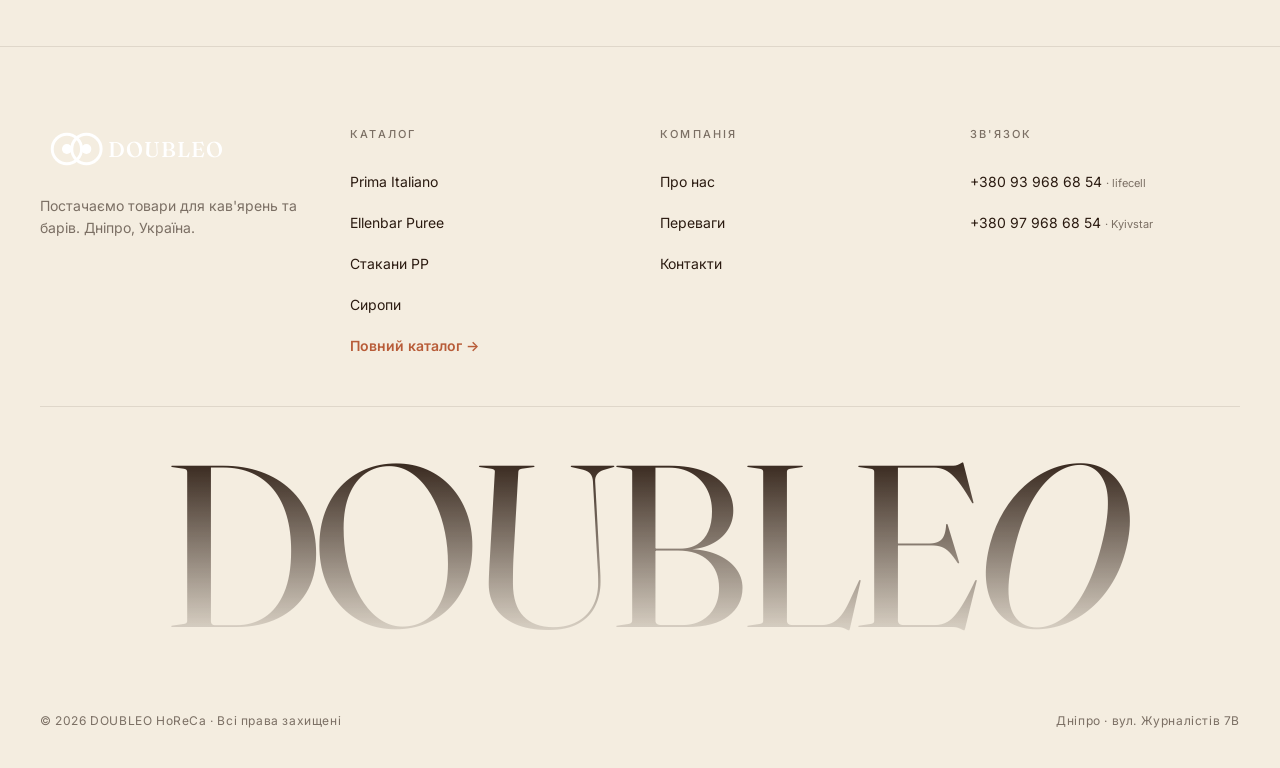
==== commit bf1efb08: "fix: mobile UI overlap, telegram consultation message, and dynamic open hours" ====
--- a/index.html
+++ b/index.html
@@ -2,7 +2,7 @@
 <html lang="uk">
 <head>
 <meta charset="utf-8"/>
-<meta name="viewport" content="width=device-width,initial-scale=1,viewport-fit=cover"/>
+<meta name="viewport" content="width=device-width,initial-scale=1,viewport-fit=cover,maximum-scale=1"/>
 <meta name="theme-color" content="#f4ede0"/>
 <title>DOUBLEO — Все для вашої кав'ярні · Дніпро</title>
 <meta name="description" content="DOUBLEO HoReCa — постачальник товарів для кав'ярень та кавового бізнесу у Дніпрі. Кава Prima Italiano, пюре Ellenbar, купольні стакани PREMIUM PP, сиропи, концентрати."/>
@@ -497,12 +497,6 @@
         <li><a href="tel:+380979686854">+380 97 968 68 54 <em style="color:var(--ink-dim); font-style:normal; font-size:11px">· Kyivstar</em></a></li>
       </ul>
       <div class="foot-socials">
-        <a href="https://t.me/doubleo_horeca" target="_blank" rel="noopener" aria-label="Telegram" class="soc-ic">
-          <svg viewBox="0 0 24 24" width="18" height="18" fill="none" stroke="currentColor" stroke-width="2" stroke-linecap="round" stroke-linejoin="round"><path d="M22 2 11 13"/><path d="m22 2-7 20-4-9-9-4 20-7Z"/></svg>
-        </a>
-        <a href="viber://chat?number=%2B380939686854" target="_blank" rel="noopener" aria-label="Viber" class="soc-ic">
-          <svg viewBox="0 0 24 24" width="18" height="18" fill="none" stroke="currentColor" stroke-width="2" stroke-linecap="round" stroke-linejoin="round"><path d="M21 11.5a8.38 8.38 0 0 1-.9 3.8 8.5 8.5 0 0 1-7.6 4.7 8.38 8.38 0 0 1-3.8-.9L3 21l1.9-5.7a8.38 8.38 0 0 1-.9-3.8 8.5 8.5 0 0 1 4.7-7.6 8.38 8.38 0 0 1 3.8-.9h.5a8.48 8.48 0 0 1 8 8v.5z"/></svg>
-        </a>
       </div>
     </div>
   </div>
--- a/styles.css
+++ b/styles.css
@@ -87,7 +87,9 @@
 }
 .hero-meta{display:flex; gap:32px; font-size:12px; letter-spacing:.15em; text-transform:uppercase; color:var(--ink-dim); font-weight:500}
 .hero-meta .live{display:inline-flex; align-items:center; gap:8px; color:var(--ink)}
-.hero-meta .live::before{content:''; width:6px; height:6px; border-radius:50%; background:#6b8e4e; box-shadow:0 0 10px rgba(107,142,78,.6)}
+.hero-meta .live::before{content:''; width:6px; height:6px; border-radius:50%; background:#6b8e4e; box-shadow:0 0 10px rgba(107,142,78,.6); transition:background .3s, box-shadow .3s}
+.hero-meta .live.closed{color:var(--ink-dim)}
+.hero-meta .live.closed::before{background:var(--accent); box-shadow:0 0 10px rgba(184,92,56,.6)}
 
 .hero-title{
   font-family:'Fraunces','Playfair Display',Georgia,serif;
@@ -679,7 +681,7 @@
 .field{position:relative}
 .field input, .field textarea, .field select{
   width:100%; padding:24px 0 10px; background:transparent; border:none; border-bottom:1px solid var(--line);
-  color:var(--ink); font-family:inherit; font-size:15px; transition:border .3s;
+  color:var(--ink); font-family:inherit; font-size:16px; transition:border .3s;
   border-radius:0;
 }
 .field input:focus, .field textarea:focus, .field select:focus{outline:none; border-color:var(--accent)}
@@ -893,9 +895,7 @@
   .lb-meta{margin-bottom:4px}
   .lb-meta li{font-size:12.5px; padding:12px 0; line-height:1.5}
   .lb-cta{
-    position:fixed; left:12px; right:12px; bottom:calc(env(safe-area-inset-bottom, 0) + 12px);
-    width:auto; justify-content:center; margin:0; z-index:4;
-    box-shadow:0 10px 28px rgba(42,26,16,.35);
+    position:relative; width:100%; justify-content:center; margin-top:20px; z-index:4;
   }
   .lb-close{top:12px; right:12px; width:40px; height:40px; box-shadow:0 4px 14px rgba(0,0,0,.3); z-index:5}
   .product-idx{top:16px; left:16px; font-size:12px}
@@ -1325,7 +1325,7 @@
   .cart-item .ci-qty{grid-column:2/4; justify-self:end; padding:4px}
   .ci-img{width:56px; height:56px}
   .ci-btn{width:32px; height:32px; font-size:18px}
-  .ci-input{width:40px; font-size:14px}
+  .ci-input{width:40px; font-size:16px}
   .ci-info strong{font-size:14px}
   .cart-checkout{padding:16px 18px 20px}
   .cart-toast{top:auto; bottom:90px; font-size:12px; padding:10px 18px}
